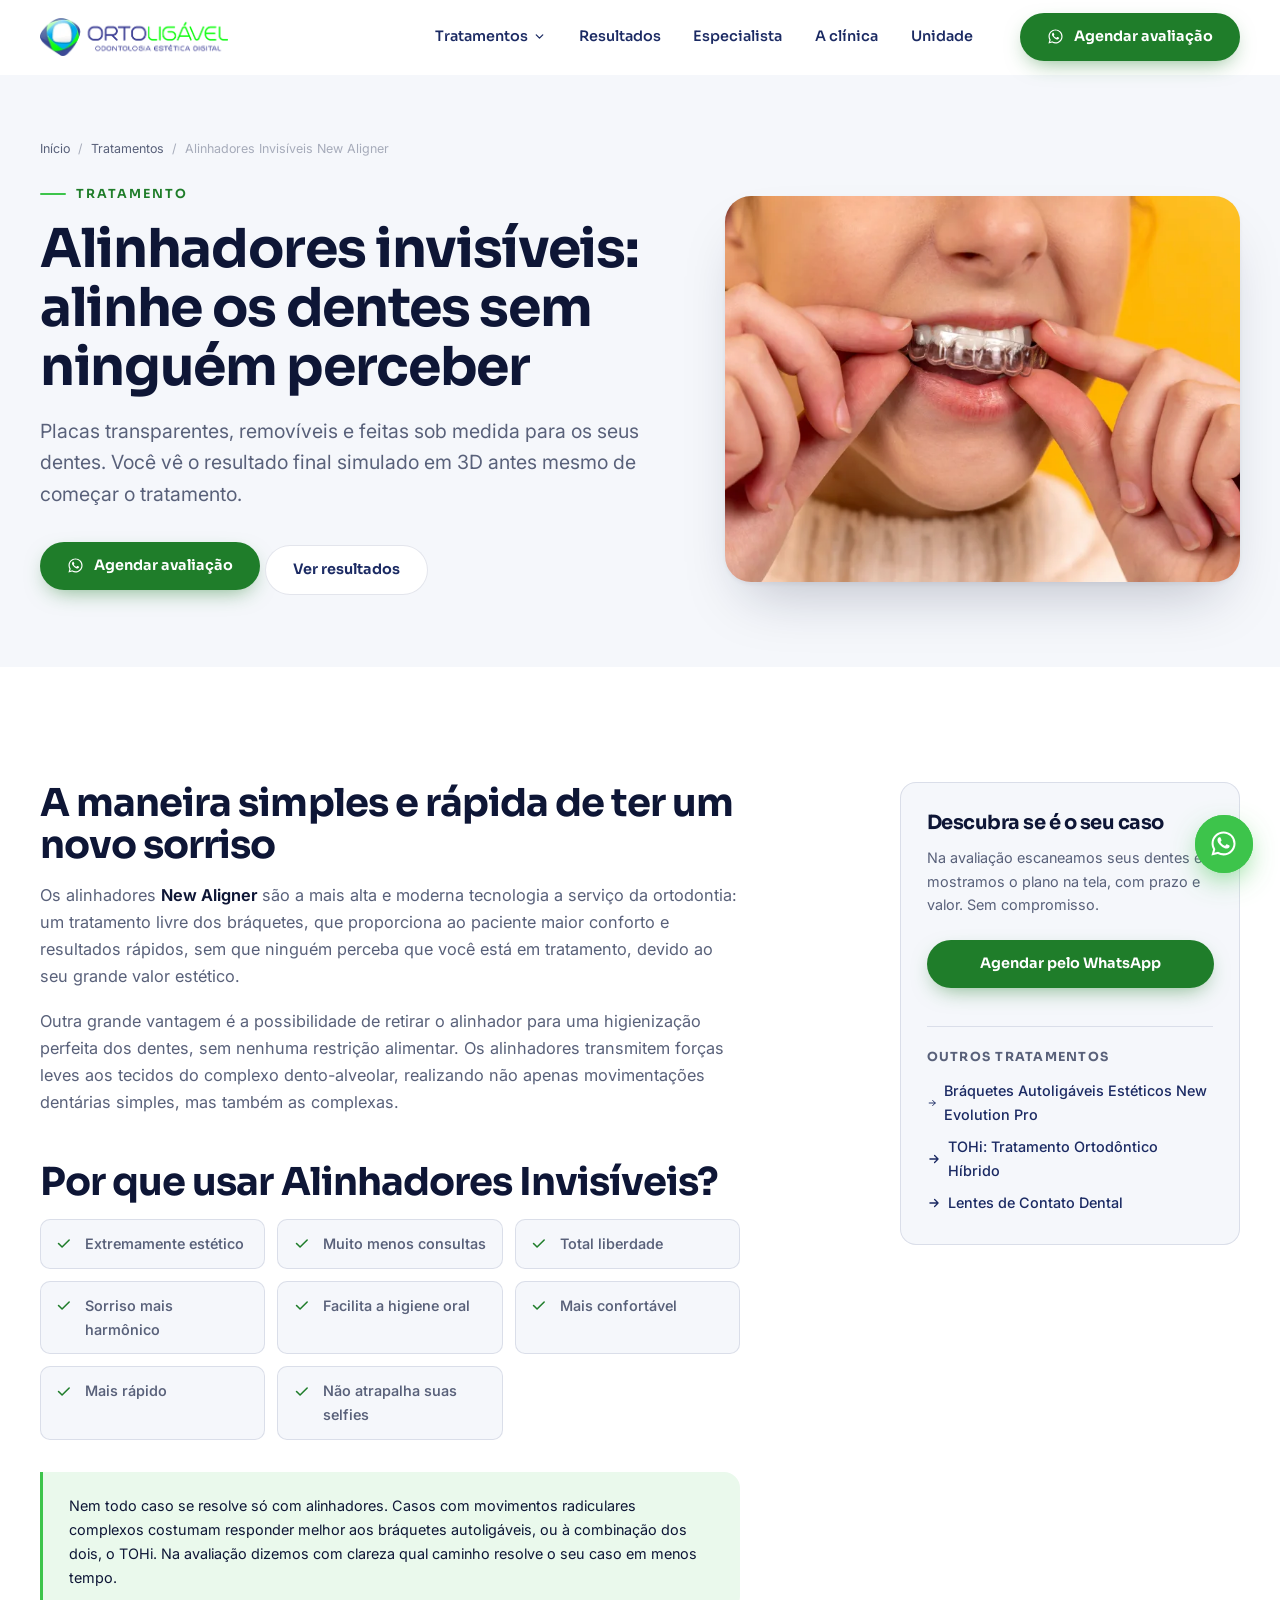
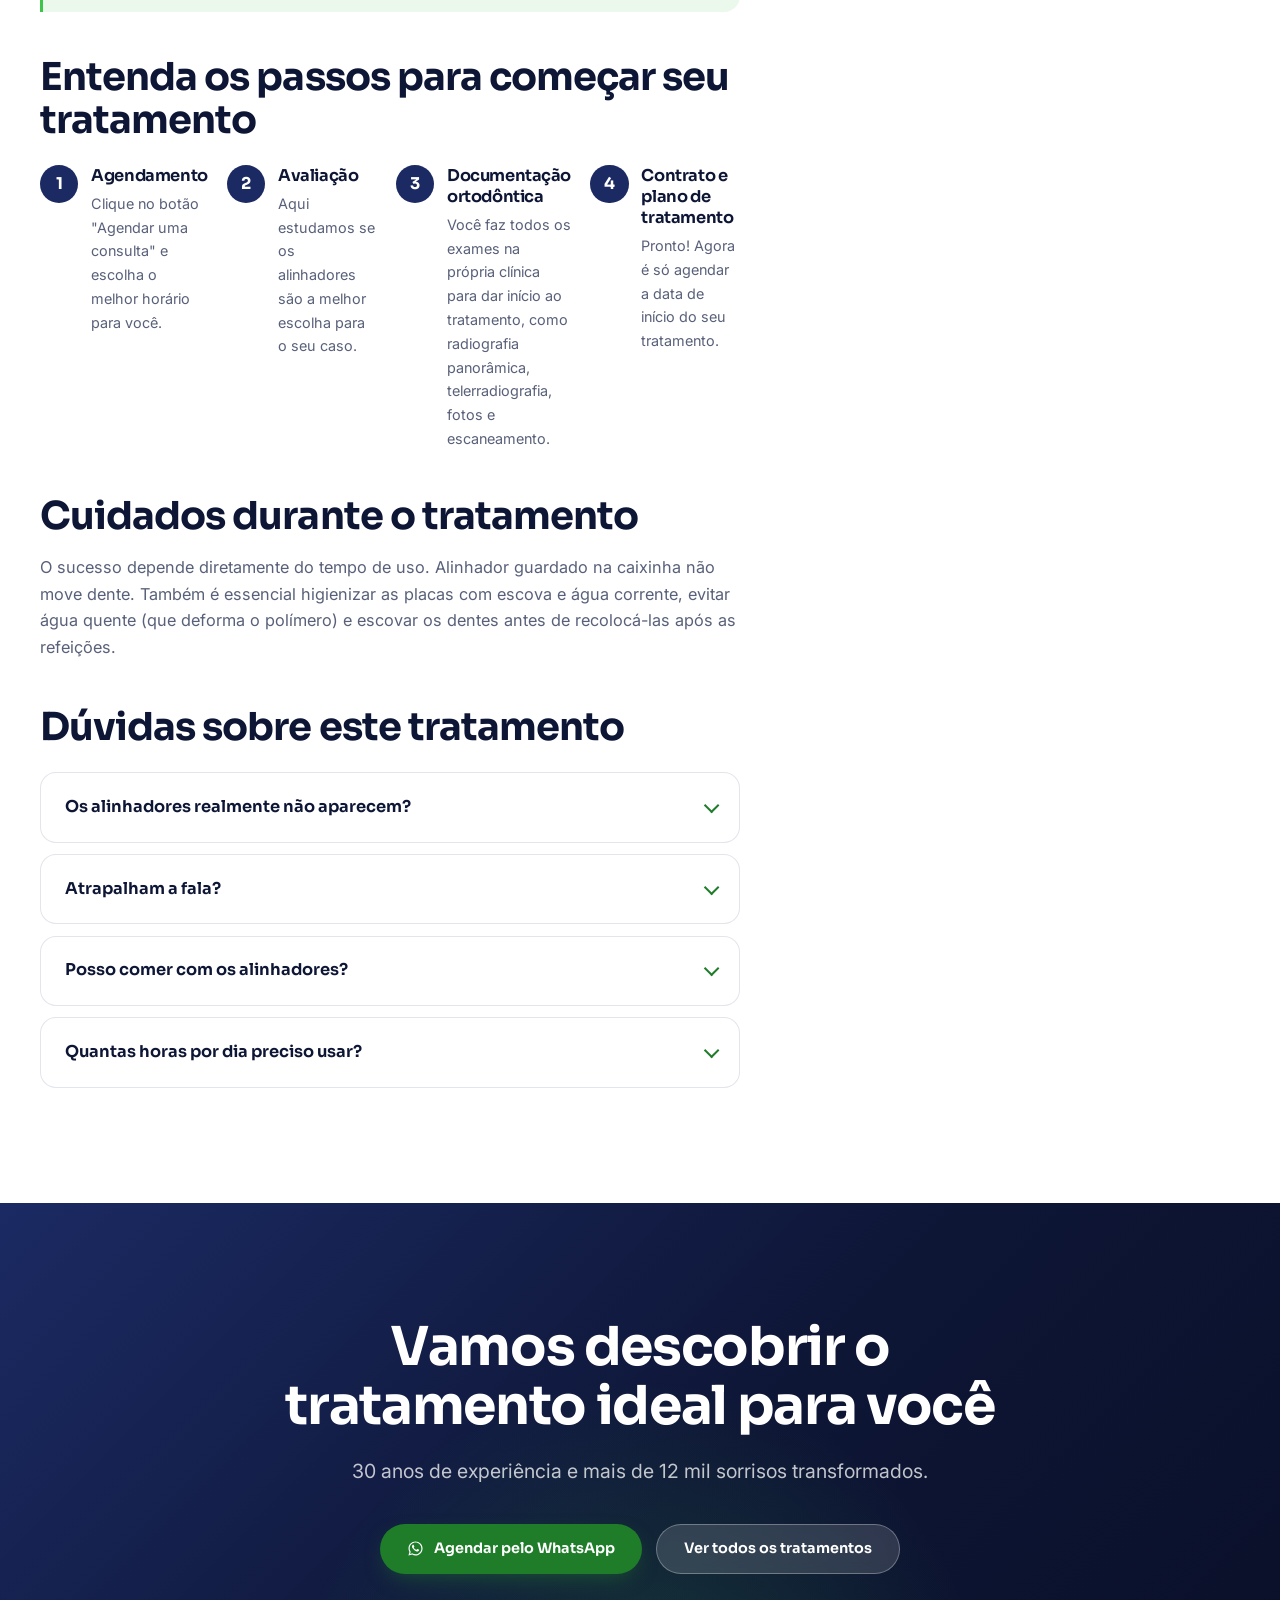
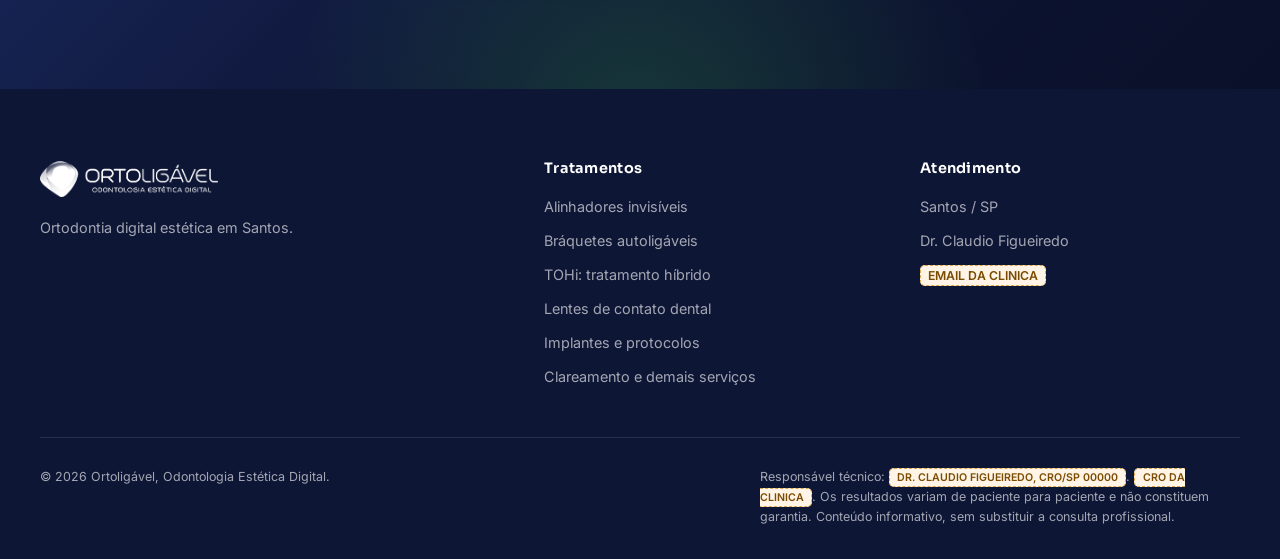
==== tratamentos/alinhadores-invisiveis.html @ 2432729f "Usa nas páginas de tratamento a mesma imagem do card correspondente da home Alinhadores e Bráquetes " ====
<!doctype html>
<html lang="pt-BR">
<head>
<meta charset="utf-8">
<meta name="viewport" content="width=device-width,initial-scale=1,viewport-fit=cover">

<title>Alinhadores Invisíveis em Santos | Ortoligável</title>
<meta name="description" content="Alinhadores invisíveis New Aligner com planejamento digital 3D. Placas transparentes e removíveis, tratamento previsível e discreto. Santos/SP.">
<link rel="canonical" href="https://www.ortoligavel.com.br/tratamentos/alinhadores-invisiveis.html">
<meta name="robots" content="index,follow,max-image-preview:large">
<meta name="theme-color" content="#1B2A63">

<meta property="og:type" content="article">
<meta property="og:locale" content="pt_BR">
<meta property="og:site_name" content="Ortoligável">
<meta property="og:title" content="Alinhadores Invisíveis em Santos | Ortoligável">
<meta property="og:description" content="Alinhadores invisíveis New Aligner com planejamento digital 3D. Placas transparentes e removíveis, tratamento previsível e discreto. Santos/SP.">
<meta property="og:url" content="https://www.ortoligavel.com.br/tratamentos/alinhadores-invisiveis.html">
<meta property="og:image" content="https://www.ortoligavel.com.br/assets/img/alinhadores-hero.jpg">
<meta name="twitter:card" content="summary_large_image">

<link rel="icon" href="../assets/img/favicon.svg" type="image/svg+xml">
<link rel="preconnect" href="https://fonts.googleapis.com">
<link rel="preconnect" href="https://fonts.gstatic.com" crossorigin>
<link rel="stylesheet" href="https://fonts.googleapis.com/css2?family=Sora:wght@400;500;600;700;750&family=Inter:wght@400;500;600&display=swap" media="print" onload="this.media='all'">
<noscript><link rel="stylesheet" href="https://fonts.googleapis.com/css2?family=Sora:wght@400;500;600;700;750&family=Inter:wght@400;500;600&display=swap"></noscript>
<link rel="stylesheet" href="../assets/css/style.min.css?v=aea43a5d">

<script type="application/ld+json">
{
  "@context": "https://schema.org",
  "@graph": [
    {
      "@type": "MedicalWebPage",
      "@id": "https://www.ortoligavel.com.br/tratamentos/alinhadores-invisiveis.html",
      "url": "https://www.ortoligavel.com.br/tratamentos/alinhadores-invisiveis.html",
      "isPartOf": { "@id": "https://www.ortoligavel.com.br/#site" },
      "publisher": { "@id": "https://www.ortoligavel.com.br/#organizacao" },
      "name": "Alinhadores Invisíveis em Santos | Ortoligável",
      "description": "Alinhadores invisíveis New Aligner com planejamento digital 3D. Placas transparentes e removíveis, tratamento previsível e discreto. Santos/SP.",
      "inLanguage": "pt-BR",
      "about": {
        "@type": "MedicalProcedure",
        "name": "Alinhadores Invisíveis New Aligner",
        "howPerformed": "Placas transparentes, removíveis e feitas sob medida para os seus dentes. Você vê o resultado final simulado em 3D antes mesmo de começar o tratamento.",
        "provider": { "@id": "https://www.ortoligavel.com.br/#organizacao" }
      },
      "breadcrumb": {
        "@type": "BreadcrumbList",
        "itemListElement": [
          {
            "@type": "ListItem",
            "position": 1,
            "name": "Início",
            "item": "https://www.ortoligavel.com.br/"
          },
          {
            "@type": "ListItem",
            "position": 2,
            "name": "Tratamentos",
            "item": "https://www.ortoligavel.com.br/#tratamentos"
          },
          {
            "@type": "ListItem",
            "position": 3,
            "name": "Alinhadores Invisíveis New Aligner"
          }
        ]
      }
    },
    {
      "@type": "FAQPage",
      "mainEntity": [
        {
          "@type": "Question",
          "name": "Os alinhadores realmente não aparecem?",
          "acceptedAnswer": {
            "@type": "Answer",
            "text": "São feitos de polímero transparente e, em uso normal, passam despercebidos na conversa e nas fotos. De perto e sob luz direta é possível notar o contorno da placa, mas o impacto estético é incomparavelmente menor que o de um aparelho fixo."
          }
        },
        {
          "@type": "Question",
          "name": "Atrapalham a fala?",
          "acceptedAnswer": {
            "@type": "Answer",
            "text": "A maioria dos pacientes relata adaptação completa em três a cinco dias."
          }
        },
        {
          "@type": "Question",
          "name": "Posso comer com os alinhadores?",
          "acceptedAnswer": {
            "@type": "Answer",
            "text": "Não. Você deve removê-los para qualquer refeição e para bebidas que não sejam água. Isso protege as placas de manchas e deformação, além de ser uma das vantagens do método, já que você continua comendo o que quiser."
          }
        },
        {
          "@type": "Question",
          "name": "Quantas horas por dia preciso usar?",
          "acceptedAnswer": {
            "@type": "Answer",
            "text": "De 20 a 22 horas. Na prática, você só tira para comer e escovar os dentes. Uso abaixo disso atrasa o tratamento e pode exigir novo planejamento."
          }
        }
      ]
    }
  ]
}
</script>
</head>
<body>

<a class="skip" href="#conteudo">Pular para o conteúdo</a>

<header class="hdr">
  <div class="wrap hdr__in">
    <a class="hdr__logo" href="../index.html" aria-label="Ortoligável, página inicial">
      <picture><source srcset="../assets/img/logo.webp" type="image/webp"><img src="../assets/img/logo.png" alt="Ortoligável Odontologia Estética Digital" width="395" height="80"></picture>
    </a>
    <nav class="nav" aria-label="Navegação principal">
      <div class="nav__drop">
        <a href="../index.html#tratamentos" aria-haspopup="true" aria-expanded="false">
          Tratamentos
          <svg width="13" height="13" viewBox="0 0 24 24" fill="none" stroke="currentColor" stroke-width="2.4" stroke-linecap="round" stroke-linejoin="round" aria-hidden="true"><path d="m6 9 6 6 6-6"/></svg>
        </a>
        <div class="nav__menu">
          <a href="alinhadores-invisiveis.html">Alinhadores invisíveis</a>
          <a href="braquetes-autoligaveis-esteticos.html">Bráquetes autoligáveis estéticos</a>
          <a href="tohi-tratamento-ortodontico-hibrido.html">TOHi: Tratamento Ortodôntico Híbrido</a>
          <a href="lentes-de-contato-dental.html">Lentes de contato dental</a>
          <a href="implantes-e-protocolos.html">Implantes e protocolos</a>
          <a href="clareamento-e-demais-servicos.html">Clareamento e saúde do sono</a>
        </div>
      </div>
      <a href="../index.html#resultados">Resultados</a>
      <a href="../index.html#especialista">Especialista</a>
      <a href="../index.html#estrutura">A clínica</a>
      <a href="../index.html#unidades">Unidade</a>
    </nav>
    <a class="btn btn--zap hdr__cta" href="../index.html#unidades" data-orto="zap-href"><svg width="17" height="17" viewBox="0 0 24 24" fill="currentColor" aria-hidden="true"><path d="M12.04 2C6.58 2 2.13 6.45 2.13 11.91c0 1.75.46 3.45 1.32 4.95L2 22l5.25-1.38a9.87 9.87 0 0 0 4.79 1.22h.01c5.46 0 9.9-4.45 9.9-9.91 0-2.65-1.03-5.14-2.9-7.01A9.82 9.82 0 0 0 12.04 2m0 1.67c2.2 0 4.27.86 5.83 2.42a8.2 8.2 0 0 1 2.41 5.83c0 4.54-3.7 8.24-8.25 8.24a8.2 8.2 0 0 1-4.19-1.15l-.3-.18-3.12.82.83-3.04-.2-.31a8.2 8.2 0 0 1-1.26-4.39c0-4.54 3.7-8.24 8.25-8.24m4.52 9.85c-.25-.12-1.47-.72-1.69-.81-.23-.08-.39-.12-.56.13-.16.24-.64.8-.78.97-.15.16-.29.18-.54.06-.25-.13-1.05-.39-1.99-1.23-.74-.66-1.23-1.47-1.38-1.72-.14-.25-.01-.38.11-.5.11-.11.25-.29.37-.44.13-.14.17-.25.25-.41.08-.17.04-.31-.02-.43-.06-.13-.56-1.34-.76-1.84-.2-.48-.41-.42-.56-.43h-.48c-.17 0-.43.06-.66.31-.22.25-.86.85-.86 2.07 0 1.22.89 2.4 1.01 2.56.12.17 1.75 2.67 4.23 3.74.59.26 1.05.41 1.41.52.59.19 1.13.16 1.56.1.47-.07 1.47-.6 1.67-1.18.21-.58.21-1.07.15-1.18-.06-.1-.22-.16-.47-.28"/></svg> Agendar avaliação</a>
    <button class="burger" aria-label="Abrir menu" aria-expanded="false" aria-controls="menu">
      <svg width="24" height="24" viewBox="0 0 24 24" fill="none" stroke="currentColor" stroke-width="2" stroke-linecap="round" aria-hidden="true"><path d="M3 6h18M3 12h18M3 18h18"/></svg>
    </button>
  </div>
</header>

<div class="menu" id="menu">
  <div class="menu__top">
    <picture><source srcset="../assets/img/logo.webp" type="image/webp"><img src="../assets/img/logo.png" alt="" width="395" height="80"></picture>
    <button class="menu__close" aria-label="Fechar menu">
      <svg width="24" height="24" viewBox="0 0 24 24" fill="none" stroke="currentColor" stroke-width="2" stroke-linecap="round" aria-hidden="true"><path d="M18 6 6 18M6 6l12 12"/></svg>
    </button>
  </div>
  <a href="../index.html#tratamentos">Tratamentos</a>
  <a href="../index.html#resultados">Resultados</a>
  <a href="../index.html#especialista">Especialista</a>
  <a href="../index.html#estrutura">A clínica</a>
  <a href="../index.html#unidades">Unidade</a>
  <a class="btn btn--zap" href="../index.html#unidades" data-orto="zap-href">Agendar avaliação</a>
</div>

<main id="conteudo">

<section class="pg-hero">
  <div class="wrap">
    <nav class="crumbs" aria-label="Você está aqui">
      <a href="../index.html">Início</a><span>/</span>
      <a href="../index.html#tratamentos">Tratamentos</a><span>/</span>
      <span aria-current="page">Alinhadores Invisíveis New Aligner</span>
    </nav>
    <div class="pg-hero__grid">
      <div>
        <p class="eyebrow">Tratamento</p>
        <h1>Alinhadores invisíveis: alinhe os dentes sem ninguém perceber</h1>
        <p class="lead">Placas transparentes, removíveis e feitas sob medida para os seus dentes. Você vê o resultado final simulado em 3D antes mesmo de começar o tratamento.</p>
        <div class="hero__acoes" style="margin-top:2rem;margin-bottom:0">
          <a class="btn btn--zap" href="../index.html#unidades" data-orto="zap-href"><svg width="17" height="17" viewBox="0 0 24 24" fill="currentColor" aria-hidden="true"><path d="M12.04 2C6.58 2 2.13 6.45 2.13 11.91c0 1.75.46 3.45 1.32 4.95L2 22l5.25-1.38a9.87 9.87 0 0 0 4.79 1.22h.01c5.46 0 9.9-4.45 9.9-9.91 0-2.65-1.03-5.14-2.9-7.01A9.82 9.82 0 0 0 12.04 2m0 1.67c2.2 0 4.27.86 5.83 2.42a8.2 8.2 0 0 1 2.41 5.83c0 4.54-3.7 8.24-8.25 8.24a8.2 8.2 0 0 1-4.19-1.15l-.3-.18-3.12.82.83-3.04-.2-.31a8.2 8.2 0 0 1-1.26-4.39c0-4.54 3.7-8.24 8.25-8.24m4.52 9.85c-.25-.12-1.47-.72-1.69-.81-.23-.08-.39-.12-.56.13-.16.24-.64.8-.78.97-.15.16-.29.18-.54.06-.25-.13-1.05-.39-1.99-1.23-.74-.66-1.23-1.47-1.38-1.72-.14-.25-.01-.38.11-.5.11-.11.25-.29.37-.44.13-.14.17-.25.25-.41.08-.17.04-.31-.02-.43-.06-.13-.56-1.34-.76-1.84-.2-.48-.41-.42-.56-.43h-.48c-.17 0-.43.06-.66.31-.22.25-.86.85-.86 2.07 0 1.22.89 2.4 1.01 2.56.12.17 1.75 2.67 4.23 3.74.59.26 1.05.41 1.41.52.59.19 1.13.16 1.56.1.47-.07 1.47-.6 1.67-1.18.21-.58.21-1.07.15-1.18-.06-.1-.22-.16-.47-.28"/></svg> Agendar avaliação</a>
          <a class="btn btn--ghost" href="../index.html#resultados">Ver resultados</a>
        </div>
      </div>
      <picture>
        <source srcset="../assets/img/alinhadores-hero.webp" type="image/webp">
        <img src="../assets/img/alinhadores-hero.jpg" alt="Paciente colocando um alinhador invisível New Aligner" width="800" height="542" fetchpriority="high" decoding="async">
      </picture>
    </div>
  </div>
</section>

<section class="sec">
  <div class="wrap pg-grid">
    <article class="prosa">
      <h2>A maneira simples e rápida de ter um novo sorriso</h2>
      <p>Os alinhadores <strong>New Aligner</strong> são a mais alta e moderna tecnologia a serviço da ortodontia: um tratamento livre dos bráquetes, que proporciona ao paciente maior conforto e resultados rápidos, sem que ninguém perceba que você está em tratamento, devido ao seu grande valor estético.</p>
      <p>Outra grande vantagem é a possibilidade de retirar o alinhador para uma higienização perfeita dos dentes, sem nenhuma restrição alimentar. Os alinhadores transmitem forças leves aos tecidos do complexo dento-alveolar, realizando não apenas movimentações dentárias simples, mas também as complexas.</p>

      <h2>Por que usar Alinhadores Invisíveis?</h2>
      <ul class="beneficios">
        <li><svg width="17" height="17" viewBox="0 0 24 24" fill="none" stroke="currentColor" stroke-width="2.2" stroke-linecap="round" stroke-linejoin="round" aria-hidden="true"><path d="m5 12 5 5L20 7"/></svg>Extremamente estético</li>
        <li><svg width="17" height="17" viewBox="0 0 24 24" fill="none" stroke="currentColor" stroke-width="2.2" stroke-linecap="round" stroke-linejoin="round" aria-hidden="true"><path d="m5 12 5 5L20 7"/></svg>Muito menos consultas</li>
        <li><svg width="17" height="17" viewBox="0 0 24 24" fill="none" stroke="currentColor" stroke-width="2.2" stroke-linecap="round" stroke-linejoin="round" aria-hidden="true"><path d="m5 12 5 5L20 7"/></svg>Total liberdade</li>
        <li><svg width="17" height="17" viewBox="0 0 24 24" fill="none" stroke="currentColor" stroke-width="2.2" stroke-linecap="round" stroke-linejoin="round" aria-hidden="true"><path d="m5 12 5 5L20 7"/></svg>Sorriso mais harmônico</li>
        <li><svg width="17" height="17" viewBox="0 0 24 24" fill="none" stroke="currentColor" stroke-width="2.2" stroke-linecap="round" stroke-linejoin="round" aria-hidden="true"><path d="m5 12 5 5L20 7"/></svg>Facilita a higiene oral</li>
        <li><svg width="17" height="17" viewBox="0 0 24 24" fill="none" stroke="currentColor" stroke-width="2.2" stroke-linecap="round" stroke-linejoin="round" aria-hidden="true"><path d="m5 12 5 5L20 7"/></svg>Mais confortável</li>
        <li><svg width="17" height="17" viewBox="0 0 24 24" fill="none" stroke="currentColor" stroke-width="2.2" stroke-linecap="round" stroke-linejoin="round" aria-hidden="true"><path d="m5 12 5 5L20 7"/></svg>Mais rápido</li>
        <li><svg width="17" height="17" viewBox="0 0 24 24" fill="none" stroke="currentColor" stroke-width="2.2" stroke-linecap="round" stroke-linejoin="round" aria-hidden="true"><path d="m5 12 5 5L20 7"/></svg>Não atrapalha suas selfies</li>
      </ul>

      <div class="destaque"><p>Nem todo caso se resolve só com alinhadores. Casos com movimentos radiculares complexos costumam responder melhor aos bráquetes autoligáveis, ou à combinação dos dois, o TOHi. Na avaliação dizemos com clareza qual caminho resolve o seu caso em menos tempo.</p></div>

      <h2>Entenda os passos para começar seu tratamento</h2>
      <div class="passos">
        <div class="passo">
          <span class="passo__num">1</span>
          <h4>Agendamento</h4>
          <p>Clique no botão "Agendar uma consulta" e escolha o melhor horário para você.</p>
        </div>
        <div class="passo">
          <span class="passo__num">2</span>
          <h4>Avaliação</h4>
          <p>Aqui estudamos se os alinhadores são a melhor escolha para o seu caso.</p>
        </div>
        <div class="passo">
          <span class="passo__num">3</span>
          <h4>Documentação ortodôntica</h4>
          <p>Você faz todos os exames na própria clínica para dar início ao tratamento, como radiografia panorâmica, telerradiografia, fotos e escaneamento.</p>
        </div>
        <div class="passo">
          <span class="passo__num">4</span>
          <h4>Contrato e plano de tratamento</h4>
          <p>Pronto! Agora é só agendar a data de início do seu tratamento.</p>
        </div>
      </div>

      <h2>Cuidados durante o tratamento</h2>
      <p>O sucesso depende diretamente do tempo de uso. Alinhador guardado na caixinha não move dente. Também é essencial higienizar as placas com escova e água corrente, evitar água quente (que deforma o polímero) e escovar os dentes antes de recolocá-las após as refeições.</p>

      <h2>Dúvidas sobre este tratamento</h2>
      <div class="faq" style="margin-top:1.5rem">
        <details>
          <summary>Os alinhadores realmente não aparecem?</summary>
          <div class="faq__corpo">São feitos de polímero transparente e, em uso normal, passam despercebidos na conversa e nas fotos. De perto e sob luz direta é possível notar o contorno da placa, mas o impacto estético é incomparavelmente menor que o de um aparelho fixo.</div>
        </details>
        <details>
          <summary>Atrapalham a fala?</summary>
          <div class="faq__corpo">A maioria dos pacientes relata adaptação completa em três a cinco dias.</div>
        </details>
        <details>
          <summary>Posso comer com os alinhadores?</summary>
          <div class="faq__corpo">Não. Você deve removê-los para qualquer refeição e para bebidas que não sejam água. Isso protege as placas de manchas e deformação, além de ser uma das vantagens do método, já que você continua comendo o que quiser.</div>
        </details>
        <details>
          <summary>Quantas horas por dia preciso usar?</summary>
          <div class="faq__corpo">De 20 a 22 horas. Na prática, você só tira para comer e escovar os dentes. Uso abaixo disso atrasa o tratamento e pode exigir novo planejamento.</div>
        </details>
      </div>
    </article>

    <aside class="lateral">
      <h3>Descubra se é o seu caso</h3>
      <p>Na avaliação escaneamos seus dentes e mostramos o plano na tela, com prazo e valor. Sem compromisso.</p>
      <a class="btn btn--zap" href="../index.html#unidades" data-orto="zap-href">Agendar pelo WhatsApp</a>

      <div class="lateral__outros">
        <h4>Outros tratamentos</h4>
        <ul>
            <li><a href="braquetes-autoligaveis-esteticos.html"><svg width="14" height="14" viewBox="0 0 24 24" fill="none" stroke="currentColor" stroke-width="2.2" stroke-linecap="round" stroke-linejoin="round" aria-hidden="true"><path d="M5 12h14M13 6l6 6-6 6"/></svg>Bráquetes Autoligáveis Estéticos New Evolution Pro</a></li>
            <li><a href="tohi-tratamento-ortodontico-hibrido.html"><svg width="14" height="14" viewBox="0 0 24 24" fill="none" stroke="currentColor" stroke-width="2.2" stroke-linecap="round" stroke-linejoin="round" aria-hidden="true"><path d="M5 12h14M13 6l6 6-6 6"/></svg>TOHi: Tratamento Ortodôntico Híbrido</a></li>
            <li><a href="lentes-de-contato-dental.html"><svg width="14" height="14" viewBox="0 0 24 24" fill="none" stroke="currentColor" stroke-width="2.2" stroke-linecap="round" stroke-linejoin="round" aria-hidden="true"><path d="M5 12h14M13 6l6 6-6 6"/></svg>Lentes de Contato Dental</a></li>
        </ul>
      </div>
    </aside>
  </div>
</section>

<section class="sec cta">
  <div class="wrap cta__in">
    <h2>Vamos descobrir o tratamento ideal para você</h2>
    <p>30 anos de experiência e mais de 12 mil sorrisos transformados.</p>
    <div class="cta__acoes">
      <a class="btn btn--zap" href="../index.html#unidades" data-orto="zap-href"><svg width="17" height="17" viewBox="0 0 24 24" fill="currentColor" aria-hidden="true"><path d="M12.04 2C6.58 2 2.13 6.45 2.13 11.91c0 1.75.46 3.45 1.32 4.95L2 22l5.25-1.38a9.87 9.87 0 0 0 4.79 1.22h.01c5.46 0 9.9-4.45 9.9-9.91 0-2.65-1.03-5.14-2.9-7.01A9.82 9.82 0 0 0 12.04 2m0 1.67c2.2 0 4.27.86 5.83 2.42a8.2 8.2 0 0 1 2.41 5.83c0 4.54-3.7 8.24-8.25 8.24a8.2 8.2 0 0 1-4.19-1.15l-.3-.18-3.12.82.83-3.04-.2-.31a8.2 8.2 0 0 1-1.26-4.39c0-4.54 3.7-8.24 8.25-8.24m4.52 9.85c-.25-.12-1.47-.72-1.69-.81-.23-.08-.39-.12-.56.13-.16.24-.64.8-.78.97-.15.16-.29.18-.54.06-.25-.13-1.05-.39-1.99-1.23-.74-.66-1.23-1.47-1.38-1.72-.14-.25-.01-.38.11-.5.11-.11.25-.29.37-.44.13-.14.17-.25.25-.41.08-.17.04-.31-.02-.43-.06-.13-.56-1.34-.76-1.84-.2-.48-.41-.42-.56-.43h-.48c-.17 0-.43.06-.66.31-.22.25-.86.85-.86 2.07 0 1.22.89 2.4 1.01 2.56.12.17 1.75 2.67 4.23 3.74.59.26 1.05.41 1.41.52.59.19 1.13.16 1.56.1.47-.07 1.47-.6 1.67-1.18.21-.58.21-1.07.15-1.18-.06-.1-.22-.16-.47-.28"/></svg> Agendar pelo WhatsApp</a>
      <a class="btn btn--light" href="../index.html#tratamentos">Ver todos os tratamentos</a>
    </div>
  </div>
</section>

</main>

<footer class="ft">
  <div class="wrap">
    <div class="ft__grid">
      <div>
        <picture><source srcset="../assets/img/logo.webp" type="image/webp"><img class="ft__logo" src="../assets/img/logo.png" alt="Ortoligável" width="395" height="80" loading="lazy"></picture>
        <p>Ortodontia digital estética em Santos.</p>
      </div>
      <div>
        <h4>Tratamentos</h4>
        <ul>
          <li><a href="alinhadores-invisiveis.html">Alinhadores invisíveis</a></li>
          <li><a href="braquetes-autoligaveis-esteticos.html">Bráquetes autoligáveis</a></li>
          <li><a href="tohi-tratamento-ortodontico-hibrido.html">TOHi: tratamento híbrido</a></li>
          <li><a href="lentes-de-contato-dental.html">Lentes de contato dental</a></li>
          <li><a href="implantes-e-protocolos.html">Implantes e protocolos</a></li>
          <li><a href="clareamento-e-demais-servicos.html">Clareamento e demais serviços</a></li>
        </ul>
      </div>
      <div>
        <h4>Atendimento</h4>
        <ul>
          <li><a href="../index.html#unidades">Santos / SP</a></li>
          <li><a href="../index.html#especialista">Dr. Claudio Figueiredo</a></li>
          <li><span data-orto="email">E-mail</span></li>
        </ul>
      </div>
    </div>
    <div class="ft__base">
      <p>© <span id="ano">2026</span> Ortoligável, Odontologia Estética Digital.</p>
      <p class="ft__legal">
        Responsável técnico: <span data-orto="responsavelTecnico">a definir</span>.
        <span data-orto="cro">CRO</span>.
        Os resultados variam de paciente para paciente e não constituem garantia.
        Conteúdo informativo, sem substituir a consulta profissional.
      </p>
    </div>
  </div>
</footer>

<a class="zap" href="../index.html#unidades" data-orto="zap-href" aria-label="Falar com a Ortoligável pelo WhatsApp">
  <svg width="29" height="29" viewBox="0 0 24 24" fill="currentColor" aria-hidden="true"><path d="M12.04 2C6.58 2 2.13 6.45 2.13 11.91c0 1.75.46 3.45 1.32 4.95L2 22l5.25-1.38a9.87 9.87 0 0 0 4.79 1.22h.01c5.46 0 9.9-4.45 9.9-9.91 0-2.65-1.03-5.14-2.9-7.01A9.82 9.82 0 0 0 12.04 2m0 1.67c2.2 0 4.27.86 5.83 2.42a8.2 8.2 0 0 1 2.41 5.83c0 4.54-3.7 8.24-8.25 8.24a8.2 8.2 0 0 1-4.19-1.15l-.3-.18-3.12.82.83-3.04-.2-.31a8.2 8.2 0 0 1-1.26-4.39c0-4.54 3.7-8.24 8.25-8.24m4.52 9.85c-.25-.12-1.47-.72-1.69-.81-.23-.08-.39-.12-.56.13-.16.24-.64.8-.78.97-.15.16-.29.18-.54.06-.25-.13-1.05-.39-1.99-1.23-.74-.66-1.23-1.47-1.38-1.72-.14-.25-.01-.38.11-.5.11-.11.25-.29.37-.44.13-.14.17-.25.25-.41.08-.17.04-.31-.02-.43-.06-.13-.56-1.34-.76-1.84-.2-.48-.41-.42-.56-.43h-.48c-.17 0-.43.06-.66.31-.22.25-.86.85-.86 2.07 0 1.22.89 2.4 1.01 2.56.12.17 1.75 2.67 4.23 3.74.59.26 1.05.41 1.41.52.59.19 1.13.16 1.56.1.47-.07 1.47-.6 1.67-1.18.21-.58.21-1.07.15-1.18-.06-.1-.22-.16-.47-.28"/></svg>
</a>

<script src="../assets/js/config.js?v=1c9a0a19"></script>
<script src="../assets/js/main.js?v=628312ae" defer></script>
</body>
</html>
---- assets/css/style.min.css ----
:root{--marinho:#1B2A63;--marinho-900:#0E1636;--marinho-700:#25367A;--verde:#3DC44B;--verde-600:#2FA93C;--verde-txt:#1F7D2A;--verde-claro:#EAF9EC;--gelo:#F5F7FB;--gelo-200:#E6EAF3;--branco:#fff;--tinta:#141A2E;--tinta-suave:#59617A;--linha:rgba(27,42,99,.12);--display:"Sora",system-ui,-apple-system,"Segoe UI",sans-serif;--corpo:"Inter",system-ui,-apple-system,"Segoe UI",sans-serif;--t-xs:.78rem;--t-sm:.9rem;--t-base:1.02rem;--t-lg:clamp(1.1rem,1.6vw,1.22rem);--t-xl:clamp(1.35rem,2.4vw,1.7rem);--t-2xl:clamp(1.75rem,3.6vw,2.4rem);--t-3xl:clamp(2.1rem,5vw,3.35rem);--t-4xl:clamp(2.5rem,6.2vw,4.15rem);--gut:clamp(1.15rem,4vw,2rem);--sec:clamp(4rem,9vw,7.5rem);--max:1200px;--r-sm:10px;--r:16px;--r-lg:26px;--r-full:999px;--sombra:0 1px 2px rgba(14,22,54,.05),0 12px 32px -12px rgba(14,22,54,.14);--sombra-lg:0 2px 4px rgba(14,22,54,.05),0 30px 60px -22px rgba(14,22,54,.26);--ease:cubic-bezier(.22,.68,.35,1)}*,*::before,*::after{box-sizing:border-box}html{-webkit-text-size-adjust:100%}body,h1,h2,h3,h4,p,figure,blockquote,ul,ol,dl,dd{margin:0}ul[class],ol[class]{list-style:none;padding:0}html:focus-within{scroll-behavior:smooth}body{font-family:var(--corpo);font-size:var(--t-base);line-height:1.65;color:var(--tinta);background:var(--branco);-webkit-font-smoothing:antialiased;text-rendering:optimizeLegibility;overflow-x:hidden}img,picture,svg{max-width:100%;display:block}input,button,textarea,select{font:inherit;color:inherit}a{color:inherit;text-decoration:none}button{background:none;border:0;cursor:pointer}:focus-visible{outline:3px solid var(--verde);outline-offset:3px;border-radius:4px}@media (prefers-reduced-motion:reduce){html:focus-within{scroll-behavior:auto}*,*::before,*::after{animation-duration:.01ms!important;animation-iteration-count:1!important;transition-duration:.01ms!important;scroll-behavior:auto!important}}.wrap{width:min(100% - var(--gut)*2,var(--max));margin-inline:auto}.sr{position:absolute;width:1px;height:1px;padding:0;margin:-1px;overflow:hidden;clip:rect(0 0 0 0);white-space:nowrap;border:0}.skip{position:absolute;left:var(--gut);top:-100px;z-index:200;background:var(--marinho);color:#fff;padding:.8rem 1.3rem;border-radius:var(--r-sm);transition:top .2s}.skip:focus{top:.7rem}.eyebrow{font-family:var(--display);font-size:var(--t-xs);font-weight:650;letter-spacing:.16em;text-transform:uppercase;color:var(--verde-txt);display:flex;align-items:center;gap:.6rem;margin-bottom:1rem}.eyebrow::before{content:"";width:26px;height:2px;background:var(--verde);border-radius:2px;flex:none}.eyebrow.center{justify-content:center}h1,h2,h3,h4{font-family:var(--display);line-height:1.1;letter-spacing:-.025em;font-weight:700;color:var(--marinho-900)}h2{font-size:var(--t-3xl)}h3{font-size:var(--t-xl)}.lead{font-size:var(--t-lg);color:var(--tinta-suave);line-height:1.6}.hl{color:var(--verde-txt)}.sec{padding-block:var(--sec)}.sec--gelo{background:var(--gelo)}.sec-head{max-width:62ch;margin-bottom:clamp(2.5rem,5vw,3.75rem)}.sec-head.center{margin-inline:auto;text-align:center}.sec-head p{margin-top:1.1rem}.btn{display:inline-flex;align-items:center;justify-content:center;gap:.6rem;font-family:var(--display);font-weight:650;font-size:var(--t-sm);padding:.95rem 1.7rem;border-radius:var(--r-full);transition:transform .25s var(--ease),box-shadow .25s var(--ease),background .25s;will-change:transform;text-align:center;line-height:1.2}.btn svg{flex:none}.btn:hover{transform:translateY(-2px)}.btn--zap{background:var(--verde-txt);color:#fff;box-shadow:0 8px 22px -8px rgba(31,125,42,.6)}.btn--zap:hover{background:#19691F;box-shadow:0 14px 30px -10px rgba(31,125,42,.75)}.btn--marinho{background:var(--marinho);color:#fff;box-shadow:0 8px 22px -10px rgba(27,42,99,.7)}.btn--marinho:hover{background:var(--marinho-700)}.btn--ghost{border:1.5px solid var(--linha);color:var(--marinho);background:#fff}.btn--ghost:hover{border-color:var(--marinho);background:var(--gelo)}.btn--light{background:rgba(255,255,255,.14);color:#fff;border:1.5px solid rgba(255,255,255,.3);backdrop-filter:blur(6px)}.btn--light:hover{background:rgba(255,255,255,.24)}.btn--bloco{width:100%}.hdr{position:sticky;top:0;z-index:100;background:rgba(255,255,255,.82);backdrop-filter:blur(14px);border-bottom:1px solid transparent;transition:border-color .3s,box-shadow .3s}.hdr.is-stuck{border-bottom-color:var(--linha);box-shadow:0 6px 24px -18px rgba(14,22,54,.5)}.hdr__in{display:flex;align-items:center;gap:1.5rem;min-height:74px}.hdr__logo img{height:38px;width:auto}.nav{display:flex;align-items:center;gap:.35rem;margin-left:auto}.nav>a{font-family:var(--display);font-size:var(--t-sm);font-weight:550;color:var(--marinho);padding:.55rem .85rem;border-radius:var(--r-full);transition:background .2s,color .2s}.nav>a:hover{background:var(--gelo);color:var(--marinho-900)}.hdr__cta{margin-left:.6rem}.nav__drop{position:relative}.nav__drop>a{font-family:var(--display);font-size:var(--t-sm);font-weight:550;color:var(--marinho);padding:.55rem .85rem;border-radius:var(--r-full);transition:background .2s,color .2s;display:inline-flex;align-items:center;gap:.3rem}.nav__drop>a:hover{background:var(--gelo);color:var(--marinho-900)}.nav__drop>a svg{transition:transform .25s var(--ease)}.nav__drop:hover>a svg,.nav__drop:focus-within>a svg{transform:rotate(180deg)}.nav__menu{position:absolute;top:calc(100% + .6rem);left:0;z-index:50;min-width:280px;background:#fff;border:1px solid var(--linha);border-radius:var(--r);box-shadow:var(--sombra-lg);padding:.5rem;opacity:0;visibility:hidden;transform:translateY(-6px);transition:opacity .2s var(--ease),transform .2s var(--ease),visibility .2s}.nav__drop::after{content:"";position:absolute;left:0;right:0;top:100%;height:.6rem}.nav__drop:hover>.nav__menu,.nav__drop:focus-within>.nav__menu{opacity:1;visibility:visible;transform:translateY(0)}.nav__menu a{display:block;font-family:var(--corpo);font-size:var(--t-sm);font-weight:500;color:var(--marinho-900);padding:.65rem .8rem;border-radius:var(--r-sm);transition:background .15s,color .15s}.nav__menu a:hover{background:var(--verde-claro);color:var(--verde-txt)}.burger{display:none;margin-left:auto;width:44px;height:44px;border-radius:12px;align-items:center;justify-content:center;color:var(--marinho)}.burger:hover{background:var(--gelo)}@media (max-width:1000px){.nav,.hdr__cta{display:none}.burger{display:flex}}.menu{position:fixed;inset:0;z-index:150;background:var(--marinho-900);display:grid;align-content:start;gap:.2rem;padding:1.3rem var(--gut) 2.5rem;transform:translateY(-100%);transition:transform .45s var(--ease);overflow-y:auto}.menu.is-open{transform:translateY(0)}.menu__top{display:flex;align-items:center;justify-content:space-between;min-height:74px;margin-bottom:1.5rem}.menu__top img{height:36px;filter:brightness(0) invert(1)}.menu__close{width:44px;height:44px;border-radius:12px;color:#fff;display:flex;align-items:center;justify-content:center}.menu__close:hover{background:rgba(255,255,255,.1)}.menu a:not(.btn){font-family:var(--display);font-size:1.4rem;font-weight:600;color:#fff;padding:.85rem 0;border-bottom:1px solid rgba(255,255,255,.1)}.menu .btn{margin-top:1.8rem}.hero{position:relative;min-height:clamp(540px,78svh,760px);display:flex;align-items:center;background:var(--marinho-900);overflow:hidden;isolation:isolate}.hero__fundo{position:absolute;inset:0;z-index:0;display:block}.hero__fundo img{width:100%;height:100%;object-fit:cover;object-position:72% 12%;display:block}.hero::after{content:"";position:absolute;inset:0;z-index:1;pointer-events:none;background:linear-gradient(100deg,rgba(14,22,54,.94) 0%,rgba(14,22,54,.86) 26%,rgba(14,22,54,.52) 46%,rgba(14,22,54,.12) 62%,rgba(14,22,54,0) 74%)}.hero__figura{display:none}.hero__in{position:relative;z-index:2;width:min(100% - var(--gut)*2,var(--max))}.hero__txt{max-width:37rem;padding-block:clamp(2.5rem,5vw,3.5rem)}.hero h1{font-size:clamp(1.95rem,3.7vw,2.95rem);color:#fff;line-height:1.1;margin-bottom:1.15rem;text-wrap:balance}.hero h1 em{font-style:normal;color:var(--verde)}.hero__sub{font-size:var(--t-lg);color:rgba(255,255,255,.8);max-width:44ch;margin-bottom:2rem}.hero__prova{display:flex;gap:clamp(1.2rem,3vw,2.8rem);flex-wrap:wrap}.hero__prova div{display:grid;gap:.2rem}.hero__prova b{font-family:var(--display);font-size:clamp(1.5rem,3vw,2rem);font-weight:750;color:#fff;line-height:1}.hero__prova span{font-size:var(--t-xs);color:rgba(255,255,255,.66);line-height:1.35;max-width:15ch}@media (max-width:760px){.hero{min-height:auto;display:block;align-items:unset;background:var(--marinho-900)}.hero__fundo{display:none}.hero::after{display:none}.hero__figura{display:block;position:static;transform:none;width:100%;height:auto;max-height:56svh;object-fit:cover;object-position:50% 12%;margin:0 0 -6rem;-webkit-mask-image:linear-gradient(to bottom,#000 55%,transparent 100%);mask-image:linear-gradient(to bottom,#000 55%,transparent 100%)}.hero__in{width:100%}.hero__txt{max-width:none;padding:clamp(1.6rem,6vw,2.2rem) var(--gut) clamp(2rem,7vw,2.6rem)}.hero h1{font-size:clamp(1.7rem,7vw,2.15rem);margin-bottom:1rem}.hero__sub{font-size:var(--t-sm);max-width:none;margin-bottom:1.8rem}.hero__prova{gap:1.2rem 1.8rem}.hero__prova b{font-size:1.35rem}}.trats{display:grid;grid-template-columns:repeat(auto-fit,minmax(310px,1fr));gap:1.2rem}.trat{display:flex;flex-direction:column;background:#fff;border:1px solid var(--linha);border-radius:var(--r);position:relative;padding:1.9rem 1.7rem 1.7rem;transition:transform .3s var(--ease),box-shadow .3s var(--ease),border-color .3s;overflow:hidden}.trat--com-capa{padding:0}.trat::after{content:"";position:absolute;inset:0 auto auto 0;width:100%;height:3px;z-index:2;background:linear-gradient(90deg,var(--verde),var(--marinho));transform:scaleX(0);transform-origin:left;transition:transform .45s var(--ease)}.trat:hover{transform:translateY(-5px);box-shadow:var(--sombra-lg);border-color:transparent}.trat:hover::after{transform:scaleX(1)}.trat__capa{position:relative;aspect-ratio:4/3;overflow:hidden;background:var(--marinho-900)}.trat__capa img{width:100%;height:100%;object-fit:cover;display:block;transition:transform .5s var(--ease)}.trat:hover .trat__capa img{transform:scale(1.05)}.trat__corpo{padding:1.5rem 1.7rem 1.7rem;display:flex;flex-direction:column;flex:1}.trat__ico{width:50px;height:50px;border-radius:14px;background:var(--verde-claro);color:var(--verde-txt);display:grid;place-items:center;margin-bottom:1.2rem;flex:none}.trat h3{margin-bottom:.65rem}.trat h3 a{transition:color .2s}.trat h3 a:hover{color:var(--verde-txt)}.trat p{color:var(--tinta-suave);font-size:var(--t-sm);margin-bottom:1.4rem;flex:1}.trat__link{font-family:var(--display);font-weight:650;font-size:var(--t-sm);color:var(--marinho);display:inline-flex;align-items:center;gap:.4rem;transition:gap .25s,color .25s}.trat:hover .trat__link{gap:.75rem;color:var(--verde-txt)}.trat__tag{position:absolute;top:1.3rem;right:1.3rem;z-index:3;font-size:.66rem;font-weight:700;letter-spacing:.08em;text-transform:uppercase;background:var(--marinho);color:#fff;padding:.3rem .6rem;border-radius:var(--r-full)}.casos__top{display:flex;align-items:end;justify-content:space-between;gap:2rem;flex-wrap:wrap;margin-bottom:2.5rem}.casos__nav{display:flex;gap:.5rem}.casos__nav button{width:46px;height:46px;border-radius:50%;border:1.5px solid var(--linha);color:var(--marinho);display:grid;place-items:center;background:#fff;transition:background .2s,border-color .2s,transform .2s}.casos__nav button:hover:not(:disabled){background:var(--marinho);color:#fff;border-color:var(--marinho)}.casos__nav button:disabled{opacity:.35;cursor:not-allowed}.trilho{display:flex;gap:1.2rem;overflow-x:auto;scroll-snap-type:x mandatory;padding-bottom:1.2rem;margin-inline:calc(var(--gut) * -1);padding-inline:var(--gut);scrollbar-width:none;-ms-overflow-style:none}.trilho::-webkit-scrollbar{display:none}.trilho{align-items:stretch}.trilho>*{scroll-snap-align:start;flex:none}.cmp{width:min(330px,80vw);border-radius:var(--r);overflow:hidden;background:#fff;box-shadow:var(--sombra);border:1px solid var(--linha)}.cmp__vis{position:relative;aspect-ratio:436/558;overflow:hidden;background:var(--gelo-200)}.cmp__vis picture{display:block;width:100%;height:100%}.cmp__vis img{width:100%;height:100%;object-fit:cover;display:block}.cmp__meta{padding:1.1rem 1.3rem;display:flex;align-items:center;justify-content:space-between;gap:1rem;border-top:1px solid var(--linha)}.cmp__meta b{font-family:var(--display);font-size:var(--t-sm);color:var(--marinho-900);font-weight:650}.cmp__meta span{font-size:var(--t-xs);color:var(--tinta-suave)}.cmp__badge{font-size:.68rem;font-weight:700;color:var(--verde-txt);background:var(--verde-claro);padding:.28rem .6rem;border-radius:var(--r-full);white-space:nowrap}.casos__aviso{margin-top:2rem;font-size:var(--t-xs);color:var(--tinta-suave);max-width:70ch;padding-left:1rem;border-left:2px solid var(--gelo-200)}.autoridade{background:var(--marinho-900);color:#fff;position:relative;overflow:hidden}.autoridade::before{content:"";position:absolute;width:640px;height:640px;border-radius:50%;background:radial-gradient(circle,rgba(61,196,75,.22),transparent 68%);top:-260px;right:-180px;pointer-events:none}.autoridade h2,.autoridade h3{color:#fff}.autoridade .lead{color:rgba(255,255,255,.72)}.autoridade .eyebrow{color:var(--verde)}.autoridade .lista li{color:rgba(255,255,255,.72)}.autoridade .lista b{color:#fff}.aut__grid{display:grid;grid-template-columns:.85fr 1.15fr;gap:clamp(2rem,5vw,4.5rem);align-items:center;position:relative;z-index:1}.aut__foto{position:relative}.aut__foto picture{display:block;width:100%;aspect-ratio:4/4.4;overflow:hidden;border-radius:var(--r-lg);background:linear-gradient(180deg,rgba(61,196,75,.12),rgba(27,42,99,.35))}.aut__foto img{width:100%;height:100%;object-fit:cover;object-position:50% 4%}.aut__assinatura{position:absolute;bottom:1.4rem;left:1.4rem;right:1.4rem;background:rgba(14,22,54,.72);backdrop-filter:blur(10px);border:1px solid rgba(255,255,255,.14);border-radius:var(--r);padding:1rem 1.2rem}.aut__assinatura b{display:block;font-family:var(--display);font-size:var(--t-sm);font-weight:700}.aut__assinatura span{font-size:var(--t-xs);color:rgba(255,255,255,.65)}.aut__creds{display:grid;grid-template-columns:repeat(auto-fit,minmax(190px,1fr));gap:1rem;margin:2rem 0 2.4rem}.aut__cred{background:rgba(255,255,255,.055);border:1px solid rgba(255,255,255,.12);border-radius:var(--r);padding:1.15rem 1.2rem}.aut__cred b{display:block;font-family:var(--display);font-size:1.45rem;font-weight:750;color:var(--verde);line-height:1;margin-bottom:.4rem}.aut__cred span{font-size:var(--t-xs);color:rgba(255,255,255,.72);line-height:1.45;display:block}.aut__carrossel{margin-top:clamp(3rem,6vw,4.5rem);position:relative;z-index:1}.aut__carrossel .trilho{padding-bottom:1.5rem}.marco{width:min(290px,78vw);background:rgba(255,255,255,.055);border:1px solid rgba(255,255,255,.12);border-radius:var(--r);overflow:hidden;display:flex;flex-direction:column}.marco picture{display:block;width:100%;aspect-ratio:16/10;overflow:hidden;background:rgba(255,255,255,.05)}.marco img{width:100%;height:100%;object-fit:cover;object-position:50% 15%;display:block}.marco__txt{padding:1.1rem 1.25rem 1.3rem}.marco__ano{font-family:var(--display);font-size:var(--t-xs);font-weight:700;letter-spacing:.12em;color:var(--verde);display:block;margin-bottom:.35rem}.marco__txt b{display:block;font-family:var(--display);font-size:var(--t-sm);font-weight:650;color:#fff;margin-bottom:.3rem;line-height:1.3}.marco__txt p{font-size:var(--t-xs);color:rgba(255,255,255,.62);line-height:1.5}.aut__carrossel .casos__nav button{background:rgba(255,255,255,.07);border-color:rgba(255,255,255,.18);color:#fff}.aut__carrossel .casos__nav button:hover:not(:disabled){background:var(--verde);border-color:var(--verde)}@media (max-width:900px){.aut__grid{grid-template-columns:1fr}.aut__foto{max-width:420px}}.estrutura__grid{display:grid;grid-template-columns:1fr 1fr;gap:clamp(2rem,5vw,4rem);align-items:center}.estrutura__fotos{display:grid;gap:1rem}.estrutura__fotos picture:first-child{display:block;width:100%;aspect-ratio:16/11;overflow:hidden;border-radius:var(--r);box-shadow:var(--sombra)}.estrutura__fotos picture:first-child img{width:100%;height:100%;object-fit:cover}.estrutura__fotos picture:last-child img{width:100%;height:auto}.lista{display:grid;gap:1.1rem;margin-top:2rem;list-style:none;padding:0}.lista li{display:flex;gap:.9rem;align-items:flex-start;font-size:var(--t-sm);color:var(--tinta-suave)}.lista svg{flex:none;color:var(--verde-txt);margin-top:.15rem}.lista b{color:var(--marinho-900);font-weight:650}@media (max-width:860px){.estrutura__grid{grid-template-columns:1fr}}.unidades{display:grid;grid-template-columns:repeat(auto-fit,minmax(330px,1fr));gap:1.4rem}.uni{background:#fff;border:1px solid var(--linha);border-radius:var(--r);display:flex;flex-direction:column;overflow:hidden;transition:box-shadow .3s var(--ease),transform .3s var(--ease)}.uni:hover{box-shadow:var(--sombra-lg);transform:translateY(-4px)}.uni__mapa{position:relative;aspect-ratio:16/9;background:var(--gelo-200);border-bottom:1px solid var(--linha)}.uni__mapa iframe{width:100%;height:100%;border:0;display:block}.uni__corpo{padding:1.8rem;display:flex;flex-direction:column;flex:1}.uni__cidade{display:flex;align-items:center;gap:.7rem;margin-bottom:1.3rem}.uni__cidade h3{font-size:var(--t-xl)}.uni__uf{font-family:var(--display);font-size:.7rem;font-weight:700;letter-spacing:.08em;background:var(--marinho);color:#fff;padding:.25rem .55rem;border-radius:6px}.uni__dados{display:grid;gap:.9rem;margin-bottom:1.8rem;flex:1}.uni__dado{display:flex;gap:.8rem;align-items:flex-start;font-size:var(--t-sm);color:var(--tinta-suave)}.uni__dado svg{flex:none;color:var(--verde-txt);margin-top:.2rem}.uni__acoes{display:grid;gap:.6rem}.faq details ul{list-style:none;padding:0}.uni__acoes .btn{width:100%}.faq{max-width:820px;margin-inline:auto;display:grid;gap:.7rem}.faq details{background:#fff;border:1px solid var(--linha);border-radius:var(--r);overflow:hidden;transition:border-color .25s,box-shadow .25s}.faq details[open]{border-color:rgba(61,196,75,.45);box-shadow:var(--sombra)}.faq summary{cursor:pointer;list-style:none;padding:1.3rem 1.5rem;font-family:var(--display);font-weight:650;font-size:var(--t-base);color:var(--marinho-900);display:flex;align-items:center;justify-content:space-between;gap:1.5rem}.faq summary::-webkit-details-marker{display:none}.faq summary::after{content:"";flex:none;width:11px;height:11px;border-right:2.5px solid var(--verde-txt);border-bottom:2.5px solid var(--verde-txt);transform:rotate(45deg) translateY(-3px);transition:transform .3s var(--ease)}.faq details[open] summary::after{transform:rotate(225deg) translateY(-3px)}.faq__corpo{padding:0 1.5rem 1.4rem;color:var(--tinta-suave);font-size:var(--t-sm);max-width:68ch}.cta{background:linear-gradient(135deg,var(--marinho) 0%,var(--marinho-900) 55%,#0A1029 100%);color:#fff;text-align:center;position:relative;overflow:hidden}.cta::before{content:"";position:absolute;width:760px;height:760px;border-radius:50%;background:radial-gradient(circle,rgba(61,196,75,.2),transparent 65%);bottom:-420px;left:50%;transform:translateX(-50%);pointer-events:none}.cta__in{position:relative;z-index:1;max-width:760px;margin-inline:auto}.cta h2{color:#fff;margin-bottom:1.2rem}.cta p{color:rgba(255,255,255,.75);font-size:var(--t-lg);margin-bottom:2.3rem}.cta__acoes{display:flex;gap:.9rem;justify-content:center;flex-wrap:wrap}.ft{background:var(--marinho-900);color:rgba(255,255,255,.62);padding-block:clamp(3rem,6vw,4.5rem) 2rem;font-size:var(--t-sm)}.ft__grid{display:grid;grid-template-columns:1.4fr 1fr 1fr;gap:clamp(2rem,5vw,3.5rem);margin-bottom:3rem}.ft__logo{height:36px;width:auto;filter:brightness(0) invert(1);margin-bottom:1.2rem}.ft h4{color:#fff;font-size:var(--t-sm);margin-bottom:1.1rem;font-weight:650;letter-spacing:.02em}.ft ul{display:grid;gap:.65rem;list-style:none;padding:0;margin:0}.ft a:hover{color:var(--verde)}.ft__social{display:flex;gap:.7rem;margin-top:1.4rem}.ft__social a{width:40px;height:40px;border-radius:50%;background:rgba(255,255,255,.08);display:grid;place-items:center;color:#fff;transition:background .25s}.ft__social a:hover{background:var(--verde)}.ft__base{border-top:1px solid rgba(255,255,255,.1);padding-top:1.8rem;display:flex;justify-content:space-between;gap:1.5rem;flex-wrap:wrap;font-size:var(--t-xs)}.ft__legal{max-width:60ch;line-height:1.6}@media (max-width:760px){.ft__grid{grid-template-columns:1fr}}.zap{position:fixed;right:clamp(1rem,3vw,1.7rem);bottom:clamp(1rem,3vw,1.7rem);z-index:90;width:58px;height:58px;border-radius:50%;background:var(--verde);color:#fff;display:grid;place-items:center;box-shadow:0 10px 30px -8px rgba(61,196,75,.8);transition:transform .3s var(--ease),opacity .3s}.zap:hover{transform:scale(1.08)}.zap::after{content:"";position:absolute;inset:0;border-radius:50%;border:2px solid var(--verde);animation:pulso 2.6s ease-out infinite}@keyframes pulso{0%{transform:scale(1);opacity:.7}100%{transform:scale(1.6);opacity:0}}@media (prefers-reduced-motion:reduce){.zap::after{animation:none}}@media (max-width:480px){.zap{width:50px;height:50px}}.rev{opacity:0;transform:translateY(22px);transition:opacity .7s var(--ease),transform .7s var(--ease)}.rev.is-in{opacity:1;transform:none}@media (prefers-reduced-motion:reduce){.rev{opacity:1;transform:none}}.pg-hero{background:var(--gelo);padding-block:clamp(2.5rem,5vw,4rem) clamp(3rem,6vw,4.5rem)}.pg-hero__grid{display:grid;grid-template-columns:1.1fr .9fr;gap:clamp(2rem,5vw,3.5rem);align-items:center}.pg-hero h1{font-size:var(--t-3xl);margin-bottom:1.2rem}.pg-hero picture{display:block;width:100%;aspect-ratio:4/3;overflow:hidden;border-radius:var(--r-lg);box-shadow:var(--sombra-lg);background:var(--gelo-200)}.pg-hero img{width:100%;height:100%;object-fit:cover;object-position:50% 22%}@media (max-width:860px){.pg-hero__grid{grid-template-columns:1fr}.pg-hero img{order:-1}}.crumbs{font-size:var(--t-xs);color:var(--tinta-suave);margin-bottom:1.5rem;display:flex;gap:.5rem;flex-wrap:wrap;align-items:center}.crumbs a:hover{color:var(--verde-txt)}.crumbs span{opacity:.5}.prosa{max-width:70ch}.prosa h2{font-size:var(--t-2xl);margin:2.8rem 0 1rem}.prosa h2:first-child{margin-top:0}.prosa h3{font-size:var(--t-lg);margin:2rem 0 .7rem}.prosa p{margin-bottom:1.15rem;color:var(--tinta-suave)}.prosa ul{display:grid;gap:.75rem;margin:0 0 1.5rem;list-style:none;padding:0}.prosa ul li{display:flex;gap:.8rem;align-items:flex-start;color:var(--tinta-suave);font-size:var(--t-sm)}.prosa ul svg{flex:none;color:var(--verde-txt);margin-top:.2rem}.prosa strong{color:var(--marinho-900);font-weight:650}.destaque{background:var(--verde-claro);border-left:3px solid var(--verde);border-radius:0 var(--r) var(--r) 0;padding:1.4rem 1.6rem;margin:2rem 0}.destaque p{color:var(--marinho-900);margin:0;font-size:var(--t-sm)}.beneficios{display:grid;grid-template-columns:repeat(auto-fill,minmax(200px,1fr));gap:.7rem;margin:0 0 1.5rem;list-style:none;padding:0}.beneficios li{display:flex;align-items:center;gap:.6rem;background:var(--gelo);border:1px solid var(--linha);border-radius:var(--r-sm);padding:.75rem .9rem;font-size:var(--t-sm);font-weight:550;color:var(--marinho-900)}.beneficios svg{flex:none;color:var(--verde-txt)}.passos{display:grid;gap:1.5rem 1.2rem;margin:1.5rem 0 2rem;grid-template-columns:repeat(2,1fr)}@media (min-width:640px){.passos{grid-template-columns:repeat(4,1fr)}}.passos--muitos{grid-template-columns:repeat(auto-fit,minmax(220px,1fr))}.passo{position:relative;padding-left:3.2rem}.passo__num{position:absolute;left:0;top:0;width:2.4rem;height:2.4rem;border-radius:50%;background:var(--marinho);color:#fff;display:grid;place-items:center;font-family:var(--display);font-weight:700;font-size:var(--t-base);flex:none}.passo h4{font-family:var(--display);font-size:var(--t-base);font-weight:650;color:var(--marinho-900);margin-bottom:.35rem;line-height:1.3}.passo p{font-size:var(--t-sm);color:var(--tinta-suave);margin:0}.casos-grid{display:grid;grid-template-columns:repeat(auto-fit,minmax(220px,1fr));gap:1rem;margin:1.5rem 0 2rem}.casos-grid .cmp{width:100%}.pg-grid{display:grid;grid-template-columns:1fr 340px;gap:clamp(2rem,5vw,4rem);align-items:start}@media (max-width:980px){.pg-grid{grid-template-columns:1fr}}.lateral{position:sticky;top:100px;background:var(--gelo);border-radius:var(--r);padding:1.8rem 1.6rem;border:1px solid var(--linha)}.lateral h3{font-size:var(--t-lg);margin-bottom:.8rem}.lateral p{font-size:var(--t-sm);color:var(--tinta-suave);margin-bottom:1.4rem}.lateral .btn{width:100%;margin-bottom:.6rem}.lateral__outros{margin-top:1.8rem;padding-top:1.5rem;border-top:1px solid var(--linha)}.lateral__outros h4{font-family:var(--display);font-size:var(--t-xs);letter-spacing:.1em;text-transform:uppercase;color:var(--tinta-suave);margin-bottom:.9rem}.lateral__outros ul{display:grid;gap:.55rem;list-style:none;padding:0;margin:0}.lateral__outros a{font-size:var(--t-sm);color:var(--marinho);font-weight:500;display:flex;gap:.45rem;align-items:center;transition:gap .2s,color .2s}.lateral__outros a:hover{gap:.7rem;color:var(--verde-txt)}.falta{background:#FFF4E5;color:#7A4B00;border:1px dashed #E0A64A;padding:.1rem .45rem;border-radius:5px;font-size:.85em;font-weight:600}
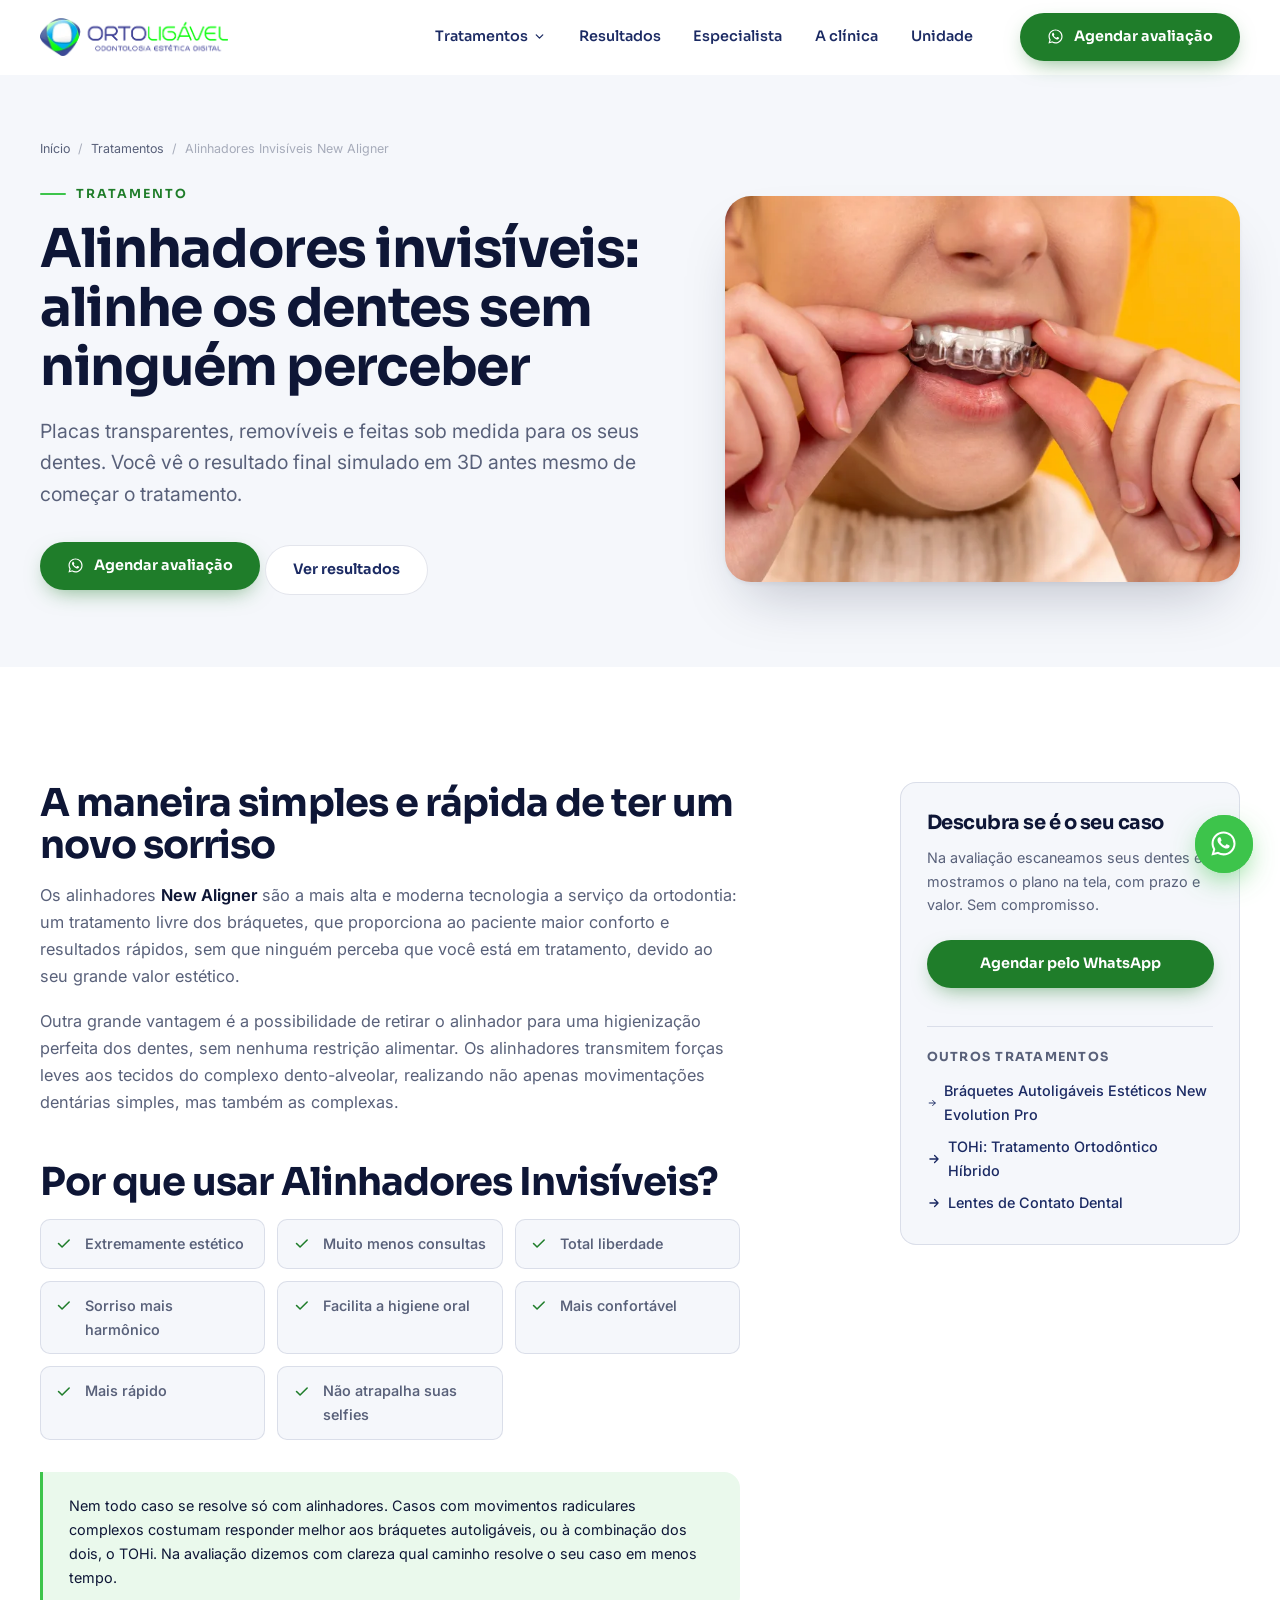
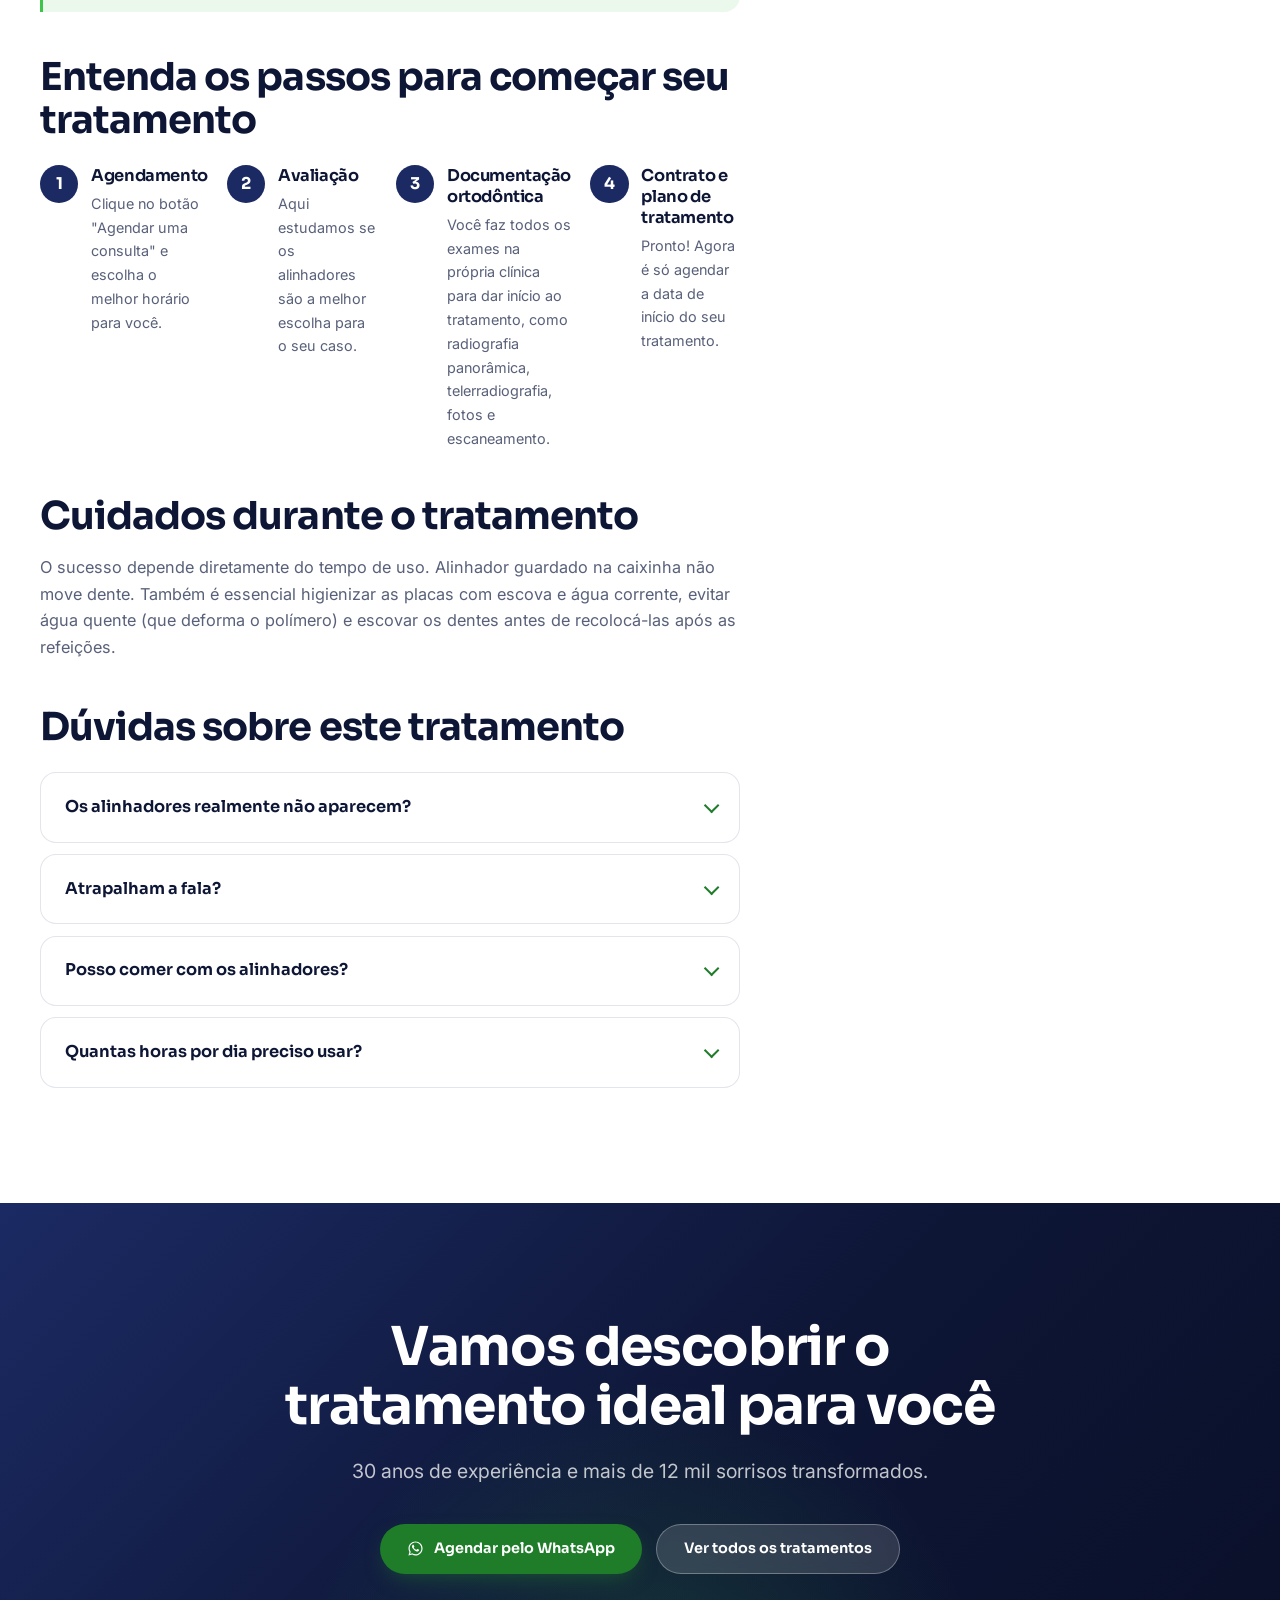
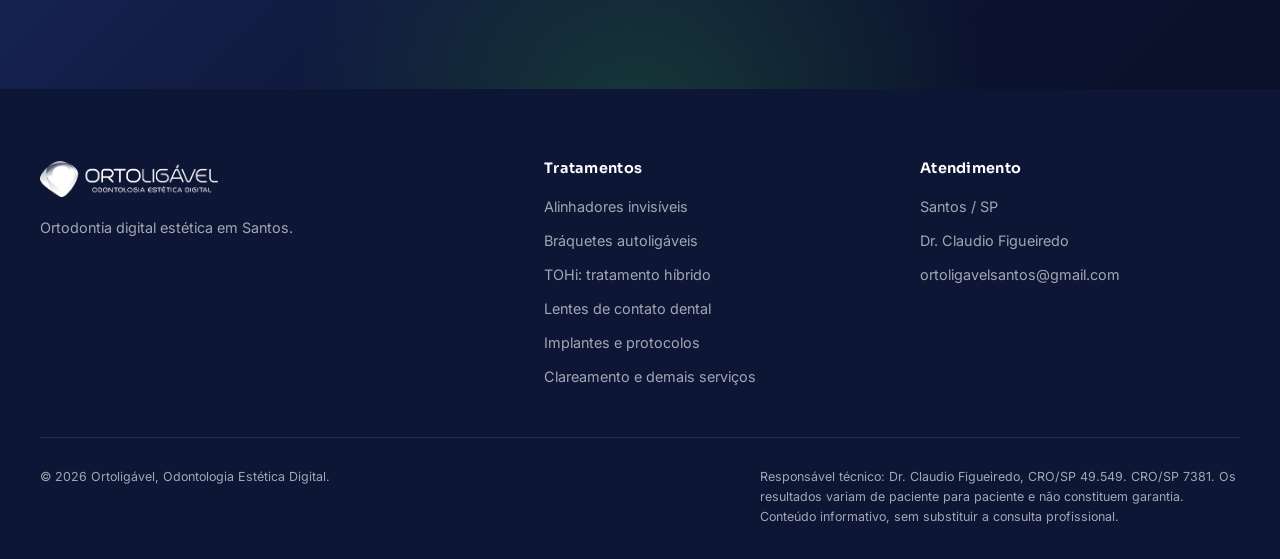
==== commit e029c562: "Preenche e-mail da clínica e torna o link do rodapé clicável Substitui o placeholder em config.js po" ====
--- a/tratamentos/alinhadores-invisiveis.html
+++ b/tratamentos/alinhadores-invisiveis.html
@@ -24,7 +24,7 @@
 <link rel="preconnect" href="https://fonts.gstatic.com" crossorigin>
 <link rel="stylesheet" href="https://fonts.googleapis.com/css2?family=Sora:wght@400;500;600;700;750&family=Inter:wght@400;500;600&display=swap" media="print" onload="this.media='all'">
 <noscript><link rel="stylesheet" href="https://fonts.googleapis.com/css2?family=Sora:wght@400;500;600;700;750&family=Inter:wght@400;500;600&display=swap"></noscript>
-<link rel="stylesheet" href="../assets/css/style.min.css?v=aea43a5d">
+<link rel="stylesheet" href="../assets/css/style.min.css?v=c3c1aa1c">
 
 <script type="application/ld+json">
 {
@@ -309,7 +309,7 @@
         <ul>
           <li><a href="../index.html#unidades">Santos / SP</a></li>
           <li><a href="../index.html#especialista">Dr. Claudio Figueiredo</a></li>
-          <li><span data-orto="email">E-mail</span></li>
+          <li><a data-orto="email-href" href="#"><span data-orto="email">E-mail</span></a></li>
         </ul>
       </div>
     </div>
--- a/assets/css/style.min.css
+++ b/assets/css/style.min.css
@@ -1 +1 @@
-:root{--marinho:#1B2A63;--marinho-900:#0E1636;--marinho-700:#25367A;--verde:#3DC44B;--verde-600:#2FA93C;--verde-txt:#1F7D2A;--verde-claro:#EAF9EC;--gelo:#F5F7FB;--gelo-200:#E6EAF3;--branco:#fff;--tinta:#141A2E;--tinta-suave:#59617A;--linha:rgba(27,42,99,.12);--display:"Sora",system-ui,-apple-system,"Segoe UI",sans-serif;--corpo:"Inter",system-ui,-apple-system,"Segoe UI",sans-serif;--t-xs:.78rem;--t-sm:.9rem;--t-base:1.02rem;--t-lg:clamp(1.1rem,1.6vw,1.22rem);--t-xl:clamp(1.35rem,2.4vw,1.7rem);--t-2xl:clamp(1.75rem,3.6vw,2.4rem);--t-3xl:clamp(2.1rem,5vw,3.35rem);--t-4xl:clamp(2.5rem,6.2vw,4.15rem);--gut:clamp(1.15rem,4vw,2rem);--sec:clamp(4rem,9vw,7.5rem);--max:1200px;--r-sm:10px;--r:16px;--r-lg:26px;--r-full:999px;--sombra:0 1px 2px rgba(14,22,54,.05),0 12px 32px -12px rgba(14,22,54,.14);--sombra-lg:0 2px 4px rgba(14,22,54,.05),0 30px 60px -22px rgba(14,22,54,.26);--ease:cubic-bezier(.22,.68,.35,1)}*,*::before,*::after{box-sizing:border-box}html{-webkit-text-size-adjust:100%}body,h1,h2,h3,h4,p,figure,blockquote,ul,ol,dl,dd{margin:0}ul[class],ol[class]{list-style:none;padding:0}html:focus-within{scroll-behavior:smooth}body{font-family:var(--corpo);font-size:var(--t-base);line-height:1.65;color:var(--tinta);background:var(--branco);-webkit-font-smoothing:antialiased;text-rendering:optimizeLegibility;overflow-x:hidden}img,picture,svg{max-width:100%;display:block}input,button,textarea,select{font:inherit;color:inherit}a{color:inherit;text-decoration:none}button{background:none;border:0;cursor:pointer}:focus-visible{outline:3px solid var(--verde);outline-offset:3px;border-radius:4px}@media (prefers-reduced-motion:reduce){html:focus-within{scroll-behavior:auto}*,*::before,*::after{animation-duration:.01ms!important;animation-iteration-count:1!important;transition-duration:.01ms!important;scroll-behavior:auto!important}}.wrap{width:min(100% - var(--gut)*2,var(--max));margin-inline:auto}.sr{position:absolute;width:1px;height:1px;padding:0;margin:-1px;overflow:hidden;clip:rect(0 0 0 0);white-space:nowrap;border:0}.skip{position:absolute;left:var(--gut);top:-100px;z-index:200;background:var(--marinho);color:#fff;padding:.8rem 1.3rem;border-radius:var(--r-sm);transition:top .2s}.skip:focus{top:.7rem}.eyebrow{font-family:var(--display);font-size:var(--t-xs);font-weight:650;letter-spacing:.16em;text-transform:uppercase;color:var(--verde-txt);display:flex;align-items:center;gap:.6rem;margin-bottom:1rem}.eyebrow::before{content:"";width:26px;height:2px;background:var(--verde);border-radius:2px;flex:none}.eyebrow.center{justify-content:center}h1,h2,h3,h4{font-family:var(--display);line-height:1.1;letter-spacing:-.025em;font-weight:700;color:var(--marinho-900)}h2{font-size:var(--t-3xl)}h3{font-size:var(--t-xl)}.lead{font-size:var(--t-lg);color:var(--tinta-suave);line-height:1.6}.hl{color:var(--verde-txt)}.sec{padding-block:var(--sec)}.sec--gelo{background:var(--gelo)}.sec-head{max-width:62ch;margin-bottom:clamp(2.5rem,5vw,3.75rem)}.sec-head.center{margin-inline:auto;text-align:center}.sec-head p{margin-top:1.1rem}.btn{display:inline-flex;align-items:center;justify-content:center;gap:.6rem;font-family:var(--display);font-weight:650;font-size:var(--t-sm);padding:.95rem 1.7rem;border-radius:var(--r-full);transition:transform .25s var(--ease),box-shadow .25s var(--ease),background .25s;will-change:transform;text-align:center;line-height:1.2}.btn svg{flex:none}.btn:hover{transform:translateY(-2px)}.btn--zap{background:var(--verde-txt);color:#fff;box-shadow:0 8px 22px -8px rgba(31,125,42,.6)}.btn--zap:hover{background:#19691F;box-shadow:0 14px 30px -10px rgba(31,125,42,.75)}.btn--marinho{background:var(--marinho);color:#fff;box-shadow:0 8px 22px -10px rgba(27,42,99,.7)}.btn--marinho:hover{background:var(--marinho-700)}.btn--ghost{border:1.5px solid var(--linha);color:var(--marinho);background:#fff}.btn--ghost:hover{border-color:var(--marinho);background:var(--gelo)}.btn--light{background:rgba(255,255,255,.14);color:#fff;border:1.5px solid rgba(255,255,255,.3);backdrop-filter:blur(6px)}.btn--light:hover{background:rgba(255,255,255,.24)}.btn--bloco{width:100%}.hdr{position:sticky;top:0;z-index:100;background:rgba(255,255,255,.82);backdrop-filter:blur(14px);border-bottom:1px solid transparent;transition:border-color .3s,box-shadow .3s}.hdr.is-stuck{border-bottom-color:var(--linha);box-shadow:0 6px 24px -18px rgba(14,22,54,.5)}.hdr__in{display:flex;align-items:center;gap:1.5rem;min-height:74px}.hdr__logo img{height:38px;width:auto}.nav{display:flex;align-items:center;gap:.35rem;margin-left:auto}.nav>a{font-family:var(--display);font-size:var(--t-sm);font-weight:550;color:var(--marinho);padding:.55rem .85rem;border-radius:var(--r-full);transition:background .2s,color .2s}.nav>a:hover{background:var(--gelo);color:var(--marinho-900)}.hdr__cta{margin-left:.6rem}.nav__drop{position:relative}.nav__drop>a{font-family:var(--display);font-size:var(--t-sm);font-weight:550;color:var(--marinho);padding:.55rem .85rem;border-radius:var(--r-full);transition:background .2s,color .2s;display:inline-flex;align-items:center;gap:.3rem}.nav__drop>a:hover{background:var(--gelo);color:var(--marinho-900)}.nav__drop>a svg{transition:transform .25s var(--ease)}.nav__drop:hover>a svg,.nav__drop:focus-within>a svg{transform:rotate(180deg)}.nav__menu{position:absolute;top:calc(100% + .6rem);left:0;z-index:50;min-width:280px;background:#fff;border:1px solid var(--linha);border-radius:var(--r);box-shadow:var(--sombra-lg);padding:.5rem;opacity:0;visibility:hidden;transform:translateY(-6px);transition:opacity .2s var(--ease),transform .2s var(--ease),visibility .2s}.nav__drop::after{content:"";position:absolute;left:0;right:0;top:100%;height:.6rem}.nav__drop:hover>.nav__menu,.nav__drop:focus-within>.nav__menu{opacity:1;visibility:visible;transform:translateY(0)}.nav__menu a{display:block;font-family:var(--corpo);font-size:var(--t-sm);font-weight:500;color:var(--marinho-900);padding:.65rem .8rem;border-radius:var(--r-sm);transition:background .15s,color .15s}.nav__menu a:hover{background:var(--verde-claro);color:var(--verde-txt)}.burger{display:none;margin-left:auto;width:44px;height:44px;border-radius:12px;align-items:center;justify-content:center;color:var(--marinho)}.burger:hover{background:var(--gelo)}@media (max-width:1000px){.nav,.hdr__cta{display:none}.burger{display:flex}}.menu{position:fixed;inset:0;z-index:150;background:var(--marinho-900);display:grid;align-content:start;gap:.2rem;padding:1.3rem var(--gut) 2.5rem;transform:translateY(-100%);transition:transform .45s var(--ease);overflow-y:auto}.menu.is-open{transform:translateY(0)}.menu__top{display:flex;align-items:center;justify-content:space-between;min-height:74px;margin-bottom:1.5rem}.menu__top img{height:36px;filter:brightness(0) invert(1)}.menu__close{width:44px;height:44px;border-radius:12px;color:#fff;display:flex;align-items:center;justify-content:center}.menu__close:hover{background:rgba(255,255,255,.1)}.menu a:not(.btn){font-family:var(--display);font-size:1.4rem;font-weight:600;color:#fff;padding:.85rem 0;border-bottom:1px solid rgba(255,255,255,.1)}.menu .btn{margin-top:1.8rem}.hero{position:relative;min-height:clamp(540px,78svh,760px);display:flex;align-items:center;background:var(--marinho-900);overflow:hidden;isolation:isolate}.hero__fundo{position:absolute;inset:0;z-index:0;display:block}.hero__fundo img{width:100%;height:100%;object-fit:cover;object-position:72% 12%;display:block}.hero::after{content:"";position:absolute;inset:0;z-index:1;pointer-events:none;background:linear-gradient(100deg,rgba(14,22,54,.94) 0%,rgba(14,22,54,.86) 26%,rgba(14,22,54,.52) 46%,rgba(14,22,54,.12) 62%,rgba(14,22,54,0) 74%)}.hero__figura{display:none}.hero__in{position:relative;z-index:2;width:min(100% - var(--gut)*2,var(--max))}.hero__txt{max-width:37rem;padding-block:clamp(2.5rem,5vw,3.5rem)}.hero h1{font-size:clamp(1.95rem,3.7vw,2.95rem);color:#fff;line-height:1.1;margin-bottom:1.15rem;text-wrap:balance}.hero h1 em{font-style:normal;color:var(--verde)}.hero__sub{font-size:var(--t-lg);color:rgba(255,255,255,.8);max-width:44ch;margin-bottom:2rem}.hero__prova{display:flex;gap:clamp(1.2rem,3vw,2.8rem);flex-wrap:wrap}.hero__prova div{display:grid;gap:.2rem}.hero__prova b{font-family:var(--display);font-size:clamp(1.5rem,3vw,2rem);font-weight:750;color:#fff;line-height:1}.hero__prova span{font-size:var(--t-xs);color:rgba(255,255,255,.66);line-height:1.35;max-width:15ch}@media (max-width:760px){.hero{min-height:auto;display:block;align-items:unset;background:var(--marinho-900)}.hero__fundo{display:none}.hero::after{display:none}.hero__figura{display:block;position:static;transform:none;width:100%;height:auto;max-height:56svh;object-fit:cover;object-position:50% 12%;margin:0 0 -6rem;-webkit-mask-image:linear-gradient(to bottom,#000 55%,transparent 100%);mask-image:linear-gradient(to bottom,#000 55%,transparent 100%)}.hero__in{width:100%}.hero__txt{max-width:none;padding:clamp(1.6rem,6vw,2.2rem) var(--gut) clamp(2rem,7vw,2.6rem)}.hero h1{font-size:clamp(1.7rem,7vw,2.15rem);margin-bottom:1rem}.hero__sub{font-size:var(--t-sm);max-width:none;margin-bottom:1.8rem}.hero__prova{gap:1.2rem 1.8rem}.hero__prova b{font-size:1.35rem}}.trats{display:grid;grid-template-columns:repeat(auto-fit,minmax(310px,1fr));gap:1.2rem}.trat{display:flex;flex-direction:column;background:#fff;border:1px solid var(--linha);border-radius:var(--r);position:relative;padding:1.9rem 1.7rem 1.7rem;transition:transform .3s var(--ease),box-shadow .3s var(--ease),border-color .3s;overflow:hidden}.trat--com-capa{padding:0}.trat::after{content:"";position:absolute;inset:0 auto auto 0;width:100%;height:3px;z-index:2;background:linear-gradient(90deg,var(--verde),var(--marinho));transform:scaleX(0);transform-origin:left;transition:transform .45s var(--ease)}.trat:hover{transform:translateY(-5px);box-shadow:var(--sombra-lg);border-color:transparent}.trat:hover::after{transform:scaleX(1)}.trat__capa{position:relative;aspect-ratio:4/3;overflow:hidden;background:var(--marinho-900)}.trat__capa img{width:100%;height:100%;object-fit:cover;display:block;transition:transform .5s var(--ease)}.trat:hover .trat__capa img{transform:scale(1.05)}.trat__corpo{padding:1.5rem 1.7rem 1.7rem;display:flex;flex-direction:column;flex:1}.trat__ico{width:50px;height:50px;border-radius:14px;background:var(--verde-claro);color:var(--verde-txt);display:grid;place-items:center;margin-bottom:1.2rem;flex:none}.trat h3{margin-bottom:.65rem}.trat h3 a{transition:color .2s}.trat h3 a:hover{color:var(--verde-txt)}.trat p{color:var(--tinta-suave);font-size:var(--t-sm);margin-bottom:1.4rem;flex:1}.trat__link{font-family:var(--display);font-weight:650;font-size:var(--t-sm);color:var(--marinho);display:inline-flex;align-items:center;gap:.4rem;transition:gap .25s,color .25s}.trat:hover .trat__link{gap:.75rem;color:var(--verde-txt)}.trat__tag{position:absolute;top:1.3rem;right:1.3rem;z-index:3;font-size:.66rem;font-weight:700;letter-spacing:.08em;text-transform:uppercase;background:var(--marinho);color:#fff;padding:.3rem .6rem;border-radius:var(--r-full)}.casos__top{display:flex;align-items:end;justify-content:space-between;gap:2rem;flex-wrap:wrap;margin-bottom:2.5rem}.casos__nav{display:flex;gap:.5rem}.casos__nav button{width:46px;height:46px;border-radius:50%;border:1.5px solid var(--linha);color:var(--marinho);display:grid;place-items:center;background:#fff;transition:background .2s,border-color .2s,transform .2s}.casos__nav button:hover:not(:disabled){background:var(--marinho);color:#fff;border-color:var(--marinho)}.casos__nav button:disabled{opacity:.35;cursor:not-allowed}.trilho{display:flex;gap:1.2rem;overflow-x:auto;scroll-snap-type:x mandatory;padding-bottom:1.2rem;margin-inline:calc(var(--gut) * -1);padding-inline:var(--gut);scrollbar-width:none;-ms-overflow-style:none}.trilho::-webkit-scrollbar{display:none}.trilho{align-items:stretch}.trilho>*{scroll-snap-align:start;flex:none}.cmp{width:min(330px,80vw);border-radius:var(--r);overflow:hidden;background:#fff;box-shadow:var(--sombra);border:1px solid var(--linha)}.cmp__vis{position:relative;aspect-ratio:436/558;overflow:hidden;background:var(--gelo-200)}.cmp__vis picture{display:block;width:100%;height:100%}.cmp__vis img{width:100%;height:100%;object-fit:cover;display:block}.cmp__meta{padding:1.1rem 1.3rem;display:flex;align-items:center;justify-content:space-between;gap:1rem;border-top:1px solid var(--linha)}.cmp__meta b{font-family:var(--display);font-size:var(--t-sm);color:var(--marinho-900);font-weight:650}.cmp__meta span{font-size:var(--t-xs);color:var(--tinta-suave)}.cmp__badge{font-size:.68rem;font-weight:700;color:var(--verde-txt);background:var(--verde-claro);padding:.28rem .6rem;border-radius:var(--r-full);white-space:nowrap}.casos__aviso{margin-top:2rem;font-size:var(--t-xs);color:var(--tinta-suave);max-width:70ch;padding-left:1rem;border-left:2px solid var(--gelo-200)}.autoridade{background:var(--marinho-900);color:#fff;position:relative;overflow:hidden}.autoridade::before{content:"";position:absolute;width:640px;height:640px;border-radius:50%;background:radial-gradient(circle,rgba(61,196,75,.22),transparent 68%);top:-260px;right:-180px;pointer-events:none}.autoridade h2,.autoridade h3{color:#fff}.autoridade .lead{color:rgba(255,255,255,.72)}.autoridade .eyebrow{color:var(--verde)}.autoridade .lista li{color:rgba(255,255,255,.72)}.autoridade .lista b{color:#fff}.aut__grid{display:grid;grid-template-columns:.85fr 1.15fr;gap:clamp(2rem,5vw,4.5rem);align-items:center;position:relative;z-index:1}.aut__foto{position:relative}.aut__foto picture{display:block;width:100%;aspect-ratio:4/4.4;overflow:hidden;border-radius:var(--r-lg);background:linear-gradient(180deg,rgba(61,196,75,.12),rgba(27,42,99,.35))}.aut__foto img{width:100%;height:100%;object-fit:cover;object-position:50% 4%}.aut__assinatura{position:absolute;bottom:1.4rem;left:1.4rem;right:1.4rem;background:rgba(14,22,54,.72);backdrop-filter:blur(10px);border:1px solid rgba(255,255,255,.14);border-radius:var(--r);padding:1rem 1.2rem}.aut__assinatura b{display:block;font-family:var(--display);font-size:var(--t-sm);font-weight:700}.aut__assinatura span{font-size:var(--t-xs);color:rgba(255,255,255,.65)}.aut__creds{display:grid;grid-template-columns:repeat(auto-fit,minmax(190px,1fr));gap:1rem;margin:2rem 0 2.4rem}.aut__cred{background:rgba(255,255,255,.055);border:1px solid rgba(255,255,255,.12);border-radius:var(--r);padding:1.15rem 1.2rem}.aut__cred b{display:block;font-family:var(--display);font-size:1.45rem;font-weight:750;color:var(--verde);line-height:1;margin-bottom:.4rem}.aut__cred span{font-size:var(--t-xs);color:rgba(255,255,255,.72);line-height:1.45;display:block}.aut__carrossel{margin-top:clamp(3rem,6vw,4.5rem);position:relative;z-index:1}.aut__carrossel .trilho{padding-bottom:1.5rem}.marco{width:min(290px,78vw);background:rgba(255,255,255,.055);border:1px solid rgba(255,255,255,.12);border-radius:var(--r);overflow:hidden;display:flex;flex-direction:column}.marco picture{display:block;width:100%;aspect-ratio:16/10;overflow:hidden;background:rgba(255,255,255,.05)}.marco img{width:100%;height:100%;object-fit:cover;object-position:50% 15%;display:block}.marco__txt{padding:1.1rem 1.25rem 1.3rem}.marco__ano{font-family:var(--display);font-size:var(--t-xs);font-weight:700;letter-spacing:.12em;color:var(--verde);display:block;margin-bottom:.35rem}.marco__txt b{display:block;font-family:var(--display);font-size:var(--t-sm);font-weight:650;color:#fff;margin-bottom:.3rem;line-height:1.3}.marco__txt p{font-size:var(--t-xs);color:rgba(255,255,255,.62);line-height:1.5}.aut__carrossel .casos__nav button{background:rgba(255,255,255,.07);border-color:rgba(255,255,255,.18);color:#fff}.aut__carrossel .casos__nav button:hover:not(:disabled){background:var(--verde);border-color:var(--verde)}@media (max-width:900px){.aut__grid{grid-template-columns:1fr}.aut__foto{max-width:420px}}.estrutura__grid{display:grid;grid-template-columns:1fr 1fr;gap:clamp(2rem,5vw,4rem);align-items:center}.estrutura__fotos{display:grid;gap:1rem}.estrutura__fotos picture:first-child{display:block;width:100%;aspect-ratio:16/11;overflow:hidden;border-radius:var(--r);box-shadow:var(--sombra)}.estrutura__fotos picture:first-child img{width:100%;height:100%;object-fit:cover}.estrutura__fotos picture:last-child img{width:100%;height:auto}.lista{display:grid;gap:1.1rem;margin-top:2rem;list-style:none;padding:0}.lista li{display:flex;gap:.9rem;align-items:flex-start;font-size:var(--t-sm);color:var(--tinta-suave)}.lista svg{flex:none;color:var(--verde-txt);margin-top:.15rem}.lista b{color:var(--marinho-900);font-weight:650}@media (max-width:860px){.estrutura__grid{grid-template-columns:1fr}}.unidades{display:grid;grid-template-columns:repeat(auto-fit,minmax(330px,1fr));gap:1.4rem}.uni{background:#fff;border:1px solid var(--linha);border-radius:var(--r);display:flex;flex-direction:column;overflow:hidden;transition:box-shadow .3s var(--ease),transform .3s var(--ease)}.uni:hover{box-shadow:var(--sombra-lg);transform:translateY(-4px)}.uni__mapa{position:relative;aspect-ratio:16/9;background:var(--gelo-200);border-bottom:1px solid var(--linha)}.uni__mapa iframe{width:100%;height:100%;border:0;display:block}.uni__corpo{padding:1.8rem;display:flex;flex-direction:column;flex:1}.uni__cidade{display:flex;align-items:center;gap:.7rem;margin-bottom:1.3rem}.uni__cidade h3{font-size:var(--t-xl)}.uni__uf{font-family:var(--display);font-size:.7rem;font-weight:700;letter-spacing:.08em;background:var(--marinho);color:#fff;padding:.25rem .55rem;border-radius:6px}.uni__dados{display:grid;gap:.9rem;margin-bottom:1.8rem;flex:1}.uni__dado{display:flex;gap:.8rem;align-items:flex-start;font-size:var(--t-sm);color:var(--tinta-suave)}.uni__dado svg{flex:none;color:var(--verde-txt);margin-top:.2rem}.uni__acoes{display:grid;gap:.6rem}.faq details ul{list-style:none;padding:0}.uni__acoes .btn{width:100%}.faq{max-width:820px;margin-inline:auto;display:grid;gap:.7rem}.faq details{background:#fff;border:1px solid var(--linha);border-radius:var(--r);overflow:hidden;transition:border-color .25s,box-shadow .25s}.faq details[open]{border-color:rgba(61,196,75,.45);box-shadow:var(--sombra)}.faq summary{cursor:pointer;list-style:none;padding:1.3rem 1.5rem;font-family:var(--display);font-weight:650;font-size:var(--t-base);color:var(--marinho-900);display:flex;align-items:center;justify-content:space-between;gap:1.5rem}.faq summary::-webkit-details-marker{display:none}.faq summary::after{content:"";flex:none;width:11px;height:11px;border-right:2.5px solid var(--verde-txt);border-bottom:2.5px solid var(--verde-txt);transform:rotate(45deg) translateY(-3px);transition:transform .3s var(--ease)}.faq details[open] summary::after{transform:rotate(225deg) translateY(-3px)}.faq__corpo{padding:0 1.5rem 1.4rem;color:var(--tinta-suave);font-size:var(--t-sm);max-width:68ch}.cta{background:linear-gradient(135deg,var(--marinho) 0%,var(--marinho-900) 55%,#0A1029 100%);color:#fff;text-align:center;position:relative;overflow:hidden}.cta::before{content:"";position:absolute;width:760px;height:760px;border-radius:50%;background:radial-gradient(circle,rgba(61,196,75,.2),transparent 65%);bottom:-420px;left:50%;transform:translateX(-50%);pointer-events:none}.cta__in{position:relative;z-index:1;max-width:760px;margin-inline:auto}.cta h2{color:#fff;margin-bottom:1.2rem}.cta p{color:rgba(255,255,255,.75);font-size:var(--t-lg);margin-bottom:2.3rem}.cta__acoes{display:flex;gap:.9rem;justify-content:center;flex-wrap:wrap}.ft{background:var(--marinho-900);color:rgba(255,255,255,.62);padding-block:clamp(3rem,6vw,4.5rem) 2rem;font-size:var(--t-sm)}.ft__grid{display:grid;grid-template-columns:1.4fr 1fr 1fr;gap:clamp(2rem,5vw,3.5rem);margin-bottom:3rem}.ft__logo{height:36px;width:auto;filter:brightness(0) invert(1);margin-bottom:1.2rem}.ft h4{color:#fff;font-size:var(--t-sm);margin-bottom:1.1rem;font-weight:650;letter-spacing:.02em}.ft ul{display:grid;gap:.65rem;list-style:none;padding:0;margin:0}.ft a:hover{color:var(--verde)}.ft__social{display:flex;gap:.7rem;margin-top:1.4rem}.ft__social a{width:40px;height:40px;border-radius:50%;background:rgba(255,255,255,.08);display:grid;place-items:center;color:#fff;transition:background .25s}.ft__social a:hover{background:var(--verde)}.ft__base{border-top:1px solid rgba(255,255,255,.1);padding-top:1.8rem;display:flex;justify-content:space-between;gap:1.5rem;flex-wrap:wrap;font-size:var(--t-xs)}.ft__legal{max-width:60ch;line-height:1.6}@media (max-width:760px){.ft__grid{grid-template-columns:1fr}}.zap{position:fixed;right:clamp(1rem,3vw,1.7rem);bottom:clamp(1rem,3vw,1.7rem);z-index:90;width:58px;height:58px;border-radius:50%;background:var(--verde);color:#fff;display:grid;place-items:center;box-shadow:0 10px 30px -8px rgba(61,196,75,.8);transition:transform .3s var(--ease),opacity .3s}.zap:hover{transform:scale(1.08)}.zap::after{content:"";position:absolute;inset:0;border-radius:50%;border:2px solid var(--verde);animation:pulso 2.6s ease-out infinite}@keyframes pulso{0%{transform:scale(1);opacity:.7}100%{transform:scale(1.6);opacity:0}}@media (prefers-reduced-motion:reduce){.zap::after{animation:none}}@media (max-width:480px){.zap{width:50px;height:50px}}.rev{opacity:0;transform:translateY(22px);transition:opacity .7s var(--ease),transform .7s var(--ease)}.rev.is-in{opacity:1;transform:none}@media (prefers-reduced-motion:reduce){.rev{opacity:1;transform:none}}.pg-hero{background:var(--gelo);padding-block:clamp(2.5rem,5vw,4rem) clamp(3rem,6vw,4.5rem)}.pg-hero__grid{display:grid;grid-template-columns:1.1fr .9fr;gap:clamp(2rem,5vw,3.5rem);align-items:center}.pg-hero h1{font-size:var(--t-3xl);margin-bottom:1.2rem}.pg-hero picture{display:block;width:100%;aspect-ratio:4/3;overflow:hidden;border-radius:var(--r-lg);box-shadow:var(--sombra-lg);background:var(--gelo-200)}.pg-hero img{width:100%;height:100%;object-fit:cover;object-position:50% 22%}@media (max-width:860px){.pg-hero__grid{grid-template-columns:1fr}.pg-hero img{order:-1}}.crumbs{font-size:var(--t-xs);color:var(--tinta-suave);margin-bottom:1.5rem;display:flex;gap:.5rem;flex-wrap:wrap;align-items:center}.crumbs a:hover{color:var(--verde-txt)}.crumbs span{opacity:.5}.prosa{max-width:70ch}.prosa h2{font-size:var(--t-2xl);margin:2.8rem 0 1rem}.prosa h2:first-child{margin-top:0}.prosa h3{font-size:var(--t-lg);margin:2rem 0 .7rem}.prosa p{margin-bottom:1.15rem;color:var(--tinta-suave)}.prosa ul{display:grid;gap:.75rem;margin:0 0 1.5rem;list-style:none;padding:0}.prosa ul li{display:flex;gap:.8rem;align-items:flex-start;color:var(--tinta-suave);font-size:var(--t-sm)}.prosa ul svg{flex:none;color:var(--verde-txt);margin-top:.2rem}.prosa strong{color:var(--marinho-900);font-weight:650}.destaque{background:var(--verde-claro);border-left:3px solid var(--verde);border-radius:0 var(--r) var(--r) 0;padding:1.4rem 1.6rem;margin:2rem 0}.destaque p{color:var(--marinho-900);margin:0;font-size:var(--t-sm)}.beneficios{display:grid;grid-template-columns:repeat(auto-fill,minmax(200px,1fr));gap:.7rem;margin:0 0 1.5rem;list-style:none;padding:0}.beneficios li{display:flex;align-items:center;gap:.6rem;background:var(--gelo);border:1px solid var(--linha);border-radius:var(--r-sm);padding:.75rem .9rem;font-size:var(--t-sm);font-weight:550;color:var(--marinho-900)}.beneficios svg{flex:none;color:var(--verde-txt)}.passos{display:grid;gap:1.5rem 1.2rem;margin:1.5rem 0 2rem;grid-template-columns:repeat(2,1fr)}@media (min-width:640px){.passos{grid-template-columns:repeat(4,1fr)}}.passos--muitos{grid-template-columns:repeat(auto-fit,minmax(220px,1fr))}.passo{position:relative;padding-left:3.2rem}.passo__num{position:absolute;left:0;top:0;width:2.4rem;height:2.4rem;border-radius:50%;background:var(--marinho);color:#fff;display:grid;place-items:center;font-family:var(--display);font-weight:700;font-size:var(--t-base);flex:none}.passo h4{font-family:var(--display);font-size:var(--t-base);font-weight:650;color:var(--marinho-900);margin-bottom:.35rem;line-height:1.3}.passo p{font-size:var(--t-sm);color:var(--tinta-suave);margin:0}.casos-grid{display:grid;grid-template-columns:repeat(auto-fit,minmax(220px,1fr));gap:1rem;margin:1.5rem 0 2rem}.casos-grid .cmp{width:100%}.pg-grid{display:grid;grid-template-columns:1fr 340px;gap:clamp(2rem,5vw,4rem);align-items:start}@media (max-width:980px){.pg-grid{grid-template-columns:1fr}}.lateral{position:sticky;top:100px;background:var(--gelo);border-radius:var(--r);padding:1.8rem 1.6rem;border:1px solid var(--linha)}.lateral h3{font-size:var(--t-lg);margin-bottom:.8rem}.lateral p{font-size:var(--t-sm);color:var(--tinta-suave);margin-bottom:1.4rem}.lateral .btn{width:100%;margin-bottom:.6rem}.lateral__outros{margin-top:1.8rem;padding-top:1.5rem;border-top:1px solid var(--linha)}.lateral__outros h4{font-family:var(--display);font-size:var(--t-xs);letter-spacing:.1em;text-transform:uppercase;color:var(--tinta-suave);margin-bottom:.9rem}.lateral__outros ul{display:grid;gap:.55rem;list-style:none;padding:0;margin:0}.lateral__outros a{font-size:var(--t-sm);color:var(--marinho);font-weight:500;display:flex;gap:.45rem;align-items:center;transition:gap .2s,color .2s}.lateral__outros a:hover{gap:.7rem;color:var(--verde-txt)}.falta{background:#FFF4E5;color:#7A4B00;border:1px dashed #E0A64A;padding:.1rem .45rem;border-radius:5px;font-size:.85em;font-weight:600}+:root{--marinho:#1B2A63;--marinho-900:#0E1636;--marinho-700:#25367A;--verde:#3DC44B;--verde-600:#2FA93C;--verde-txt:#1F7D2A;--verde-claro:#EAF9EC;--gelo:#F5F7FB;--gelo-200:#E6EAF3;--branco:#fff;--tinta:#141A2E;--tinta-suave:#59617A;--linha:rgba(27,42,99,.12);--display:"Sora",system-ui,-apple-system,"Segoe UI",sans-serif;--corpo:"Inter",system-ui,-apple-system,"Segoe UI",sans-serif;--t-xs:.78rem;--t-sm:.9rem;--t-base:1.02rem;--t-lg:clamp(1.1rem,1.6vw,1.22rem);--t-xl:clamp(1.35rem,2.4vw,1.7rem);--t-2xl:clamp(1.75rem,3.6vw,2.4rem);--t-3xl:clamp(2.1rem,5vw,3.35rem);--t-4xl:clamp(2.5rem,6.2vw,4.15rem);--gut:clamp(1.15rem,4vw,2rem);--sec:clamp(4rem,9vw,7.5rem);--max:1200px;--r-sm:10px;--r:16px;--r-lg:26px;--r-full:999px;--sombra:0 1px 2px rgba(14,22,54,.05),0 12px 32px -12px rgba(14,22,54,.14);--sombra-lg:0 2px 4px rgba(14,22,54,.05),0 30px 60px -22px rgba(14,22,54,.26);--ease:cubic-bezier(.22,.68,.35,1)}*,*::before,*::after{box-sizing:border-box}html{-webkit-text-size-adjust:100%}body,h1,h2,h3,h4,p,figure,blockquote,ul,ol,dl,dd{margin:0}ul[class],ol[class]{list-style:none;padding:0}html:focus-within{scroll-behavior:smooth}body{font-family:var(--corpo);font-size:var(--t-base);line-height:1.65;color:var(--tinta);background:var(--branco);-webkit-font-smoothing:antialiased;text-rendering:optimizeLegibility;overflow-x:hidden}img,picture,svg{max-width:100%;display:block}input,button,textarea,select{font:inherit;color:inherit}a{color:inherit;text-decoration:none}button{background:none;border:0;cursor:pointer}:focus-visible{outline:3px solid var(--verde);outline-offset:3px;border-radius:4px}@media (prefers-reduced-motion:reduce){html:focus-within{scroll-behavior:auto}*,*::before,*::after{animation-duration:.01ms!important;animation-iteration-count:1!important;transition-duration:.01ms!important;scroll-behavior:auto!important}}.wrap{width:min(100% - var(--gut)*2,var(--max));margin-inline:auto}.sr{position:absolute;width:1px;height:1px;padding:0;margin:-1px;overflow:hidden;clip:rect(0 0 0 0);white-space:nowrap;border:0}.skip{position:absolute;left:var(--gut);top:-100px;z-index:200;background:var(--marinho);color:#fff;padding:.8rem 1.3rem;border-radius:var(--r-sm);transition:top .2s}.skip:focus{top:.7rem}.eyebrow{font-family:var(--display);font-size:var(--t-xs);font-weight:650;letter-spacing:.16em;text-transform:uppercase;color:var(--verde-txt);display:flex;align-items:center;gap:.6rem;margin-bottom:1rem}.eyebrow::before{content:"";width:26px;height:2px;background:var(--verde);border-radius:2px;flex:none}.eyebrow.center{justify-content:center}h1,h2,h3,h4{font-family:var(--display);line-height:1.1;letter-spacing:-.025em;font-weight:700;color:var(--marinho-900)}h2{font-size:var(--t-3xl)}h3{font-size:var(--t-xl)}.lead{font-size:var(--t-lg);color:var(--tinta-suave);line-height:1.6}.hl{color:var(--verde-txt)}.sec{padding-block:var(--sec)}.sec--gelo{background:var(--gelo)}.sec-head{max-width:62ch;margin-bottom:clamp(2.5rem,5vw,3.75rem)}.sec-head.center{margin-inline:auto;text-align:center}.sec-head p{margin-top:1.1rem}.btn{display:inline-flex;align-items:center;justify-content:center;gap:.6rem;font-family:var(--display);font-weight:650;font-size:var(--t-sm);padding:.95rem 1.7rem;border-radius:var(--r-full);transition:transform .25s var(--ease),box-shadow .25s var(--ease),background .25s;will-change:transform;text-align:center;line-height:1.2}.btn svg{flex:none}.btn:hover{transform:translateY(-2px)}.btn--zap{background:var(--verde-txt);color:#fff;box-shadow:0 8px 22px -8px rgba(31,125,42,.6)}.btn--zap:hover{background:#19691F;box-shadow:0 14px 30px -10px rgba(31,125,42,.75)}.btn--marinho{background:var(--marinho);color:#fff;box-shadow:0 8px 22px -10px rgba(27,42,99,.7)}.btn--marinho:hover{background:var(--marinho-700)}.btn--ghost{border:1.5px solid var(--linha);color:var(--marinho);background:#fff}.btn--ghost:hover{border-color:var(--marinho);background:var(--gelo)}.btn--light{background:rgba(255,255,255,.14);color:#fff;border:1.5px solid rgba(255,255,255,.3);backdrop-filter:blur(6px)}.btn--light:hover{background:rgba(255,255,255,.24)}.btn--bloco{width:100%}.hdr{position:sticky;top:0;z-index:100;background:rgba(255,255,255,.82);backdrop-filter:blur(14px);border-bottom:1px solid transparent;transition:border-color .3s,box-shadow .3s}.hdr.is-stuck{border-bottom-color:var(--linha);box-shadow:0 6px 24px -18px rgba(14,22,54,.5)}.hdr__in{display:flex;align-items:center;gap:1.5rem;min-height:74px}.hdr__logo img{height:38px;width:auto}.nav{display:flex;align-items:center;gap:.35rem;margin-left:auto}.nav>a{font-family:var(--display);font-size:var(--t-sm);font-weight:550;color:var(--marinho);padding:.55rem .85rem;border-radius:var(--r-full);transition:background .2s,color .2s}.nav>a:hover{background:var(--gelo);color:var(--marinho-900)}.hdr__cta{margin-left:.6rem}.nav__drop{position:relative}.nav__drop>a{font-family:var(--display);font-size:var(--t-sm);font-weight:550;color:var(--marinho);padding:.55rem .85rem;border-radius:var(--r-full);transition:background .2s,color .2s;display:inline-flex;align-items:center;gap:.3rem}.nav__drop>a:hover{background:var(--gelo);color:var(--marinho-900)}.nav__drop>a svg{transition:transform .25s var(--ease)}.nav__drop:hover>a svg,.nav__drop:focus-within>a svg{transform:rotate(180deg)}.nav__menu{position:absolute;top:calc(100% + .6rem);left:0;z-index:50;min-width:280px;background:#fff;border:1px solid var(--linha);border-radius:var(--r);box-shadow:var(--sombra-lg);padding:.5rem;opacity:0;visibility:hidden;transform:translateY(-6px);transition:opacity .2s var(--ease),transform .2s var(--ease),visibility .2s}.nav__drop::after{content:"";position:absolute;left:0;right:0;top:100%;height:.6rem}.nav__drop:hover>.nav__menu,.nav__drop:focus-within>.nav__menu{opacity:1;visibility:visible;transform:translateY(0)}.nav__menu a{display:block;font-family:var(--corpo);font-size:var(--t-sm);font-weight:500;color:var(--marinho-900);padding:.65rem .8rem;border-radius:var(--r-sm);transition:background .15s,color .15s}.nav__menu a:hover{background:var(--verde-claro);color:var(--verde-txt)}.burger{display:none;margin-left:auto;width:44px;height:44px;border-radius:12px;align-items:center;justify-content:center;color:var(--marinho)}.burger:hover{background:var(--gelo)}@media (max-width:1000px){.nav,.hdr__cta{display:none}.burger{display:flex}}.menu{position:fixed;inset:0;z-index:150;background:var(--marinho-900);display:grid;align-content:start;gap:.2rem;padding:1.3rem var(--gut) 2.5rem;transform:translateY(-100%);transition:transform .45s var(--ease);overflow-y:auto}.menu.is-open{transform:translateY(0)}.menu__top{display:flex;align-items:center;justify-content:space-between;min-height:74px;margin-bottom:1.5rem}.menu__top img{height:36px;filter:brightness(0) invert(1)}.menu__close{width:44px;height:44px;border-radius:12px;color:#fff;display:flex;align-items:center;justify-content:center}.menu__close:hover{background:rgba(255,255,255,.1)}.menu a:not(.btn){font-family:var(--display);font-size:1.4rem;font-weight:600;color:#fff;padding:.85rem 0;border-bottom:1px solid rgba(255,255,255,.1)}.menu .btn{margin-top:1.8rem}.hero{position:relative;min-height:clamp(540px,78svh,760px);display:flex;align-items:center;background:var(--marinho-900);overflow:hidden;isolation:isolate}.hero__fundo{position:absolute;inset:0;z-index:0;display:block}.hero__fundo img{width:100%;height:100%;object-fit:cover;object-position:72% 12%;display:block}.hero::after{content:"";position:absolute;inset:0;z-index:1;pointer-events:none;background:linear-gradient(100deg,rgba(14,22,54,.94) 0%,rgba(14,22,54,.86) 26%,rgba(14,22,54,.52) 46%,rgba(14,22,54,.12) 62%,rgba(14,22,54,0) 74%)}.hero__figura{display:none}.hero__in{position:relative;z-index:2;width:min(100% - var(--gut)*2,var(--max))}.hero__txt{max-width:37rem;padding-block:clamp(2.5rem,5vw,3.5rem)}.hero h1{font-size:clamp(1.95rem,3.7vw,2.95rem);color:#fff;line-height:1.1;margin-bottom:1.15rem;text-wrap:balance}.hero h1 em{font-style:normal;color:var(--verde)}.hero__sub{font-size:var(--t-lg);color:rgba(255,255,255,.8);max-width:44ch;margin-bottom:2rem}.hero__prova{display:flex;gap:clamp(1.2rem,3vw,2.8rem);flex-wrap:wrap}.hero__prova div{display:grid;gap:.2rem}.hero__prova b{font-family:var(--display);font-size:clamp(1.5rem,3vw,2rem);font-weight:750;color:#fff;line-height:1}.hero__prova span{font-size:var(--t-xs);color:rgba(255,255,255,.66);line-height:1.35;max-width:15ch}@media (max-width:760px){.hero{min-height:auto;display:block;align-items:unset;background:var(--marinho-900)}.hero__fundo{display:none}.hero::after{display:none}.hero__figura{display:block;position:static;transform:none;width:100%;height:auto;max-height:56svh;object-fit:cover;object-position:50% 12%;margin:0 0 -6rem;-webkit-mask-image:linear-gradient(to bottom,#000 55%,transparent 100%);mask-image:linear-gradient(to bottom,#000 55%,transparent 100%)}.hero__in{width:100%}.hero__txt{max-width:none;padding:clamp(1.6rem,6vw,2.2rem) var(--gut) clamp(2rem,7vw,2.6rem)}.hero h1{font-size:clamp(1.7rem,7vw,2.15rem);margin-bottom:1rem}.hero__sub{font-size:var(--t-sm);max-width:none;margin-bottom:1.8rem}.hero__prova{gap:1.2rem 1.8rem}.hero__prova b{font-size:1.35rem}}.trats{display:grid;grid-template-columns:repeat(auto-fit,minmax(310px,1fr));gap:1.2rem}.trat{display:flex;flex-direction:column;background:#fff;border:1px solid var(--linha);border-radius:var(--r);position:relative;padding:1.9rem 1.7rem 1.7rem;transition:transform .3s var(--ease),box-shadow .3s var(--ease),border-color .3s;overflow:hidden}.trat--com-capa{padding:0}.trat::after{content:"";position:absolute;inset:0 auto auto 0;width:100%;height:3px;z-index:2;background:linear-gradient(90deg,var(--verde),var(--marinho));transform:scaleX(0);transform-origin:left;transition:transform .45s var(--ease)}.trat:hover{transform:translateY(-5px);box-shadow:var(--sombra-lg);border-color:transparent}.trat:hover::after{transform:scaleX(1)}.trat__capa{position:relative;aspect-ratio:4/3;overflow:hidden;background:var(--marinho-900)}.trat__capa img{width:100%;height:100%;object-fit:cover;display:block;transition:transform .5s var(--ease)}.trat:hover .trat__capa img{transform:scale(1.05)}.trat__corpo{padding:1.5rem 1.7rem 1.7rem;display:flex;flex-direction:column;flex:1}.trat__ico{width:50px;height:50px;border-radius:14px;background:var(--verde-claro);color:var(--verde-txt);display:grid;place-items:center;margin-bottom:1.2rem;flex:none}.trat h3{margin-bottom:.65rem}.trat h3 a{transition:color .2s}.trat h3 a:hover{color:var(--verde-txt)}.trat p{color:var(--tinta-suave);font-size:var(--t-sm);margin-bottom:1.4rem;flex:1}.trat__link{font-family:var(--display);font-weight:650;font-size:var(--t-sm);color:var(--marinho);display:inline-flex;align-items:center;gap:.4rem;transition:gap .25s,color .25s}.trat:hover .trat__link{gap:.75rem;color:var(--verde-txt)}.trat__tag{position:absolute;top:1.3rem;right:1.3rem;z-index:3;font-size:.66rem;font-weight:700;letter-spacing:.08em;text-transform:uppercase;background:var(--marinho);color:#fff;padding:.3rem .6rem;border-radius:var(--r-full)}.casos__top{display:flex;align-items:end;justify-content:space-between;gap:2rem;flex-wrap:wrap;margin-bottom:2.5rem}.casos__nav{display:flex;gap:.5rem}.casos__nav button{width:46px;height:46px;border-radius:50%;border:1.5px solid var(--linha);color:var(--marinho);display:grid;place-items:center;background:#fff;transition:background .2s,border-color .2s,transform .2s}.casos__nav button:hover:not(:disabled){background:var(--marinho);color:#fff;border-color:var(--marinho)}.casos__nav button:disabled{opacity:.35;cursor:not-allowed}.trilho{display:flex;gap:1.2rem;overflow-x:auto;scroll-snap-type:x mandatory;padding-bottom:1.2rem;margin-inline:calc(var(--gut) * -1);padding-inline:var(--gut);scrollbar-width:none;-ms-overflow-style:none}.trilho::-webkit-scrollbar{display:none}.trilho{align-items:stretch}.trilho>*{scroll-snap-align:start;flex:none}.cmp{width:min(330px,80vw);border-radius:var(--r);overflow:hidden;background:#fff;box-shadow:var(--sombra);border:1px solid var(--linha)}.cmp__vis{position:relative;aspect-ratio:436/558;overflow:hidden;background:var(--gelo-200)}.cmp__vis picture{display:block;width:100%;height:100%}.cmp__vis img{width:100%;height:100%;object-fit:cover;display:block}.cmp__meta{padding:1.1rem 1.3rem;display:flex;align-items:center;justify-content:space-between;gap:1rem;border-top:1px solid var(--linha)}.cmp__meta b{font-family:var(--display);font-size:var(--t-sm);color:var(--marinho-900);font-weight:650}.cmp__meta span{font-size:var(--t-xs);color:var(--tinta-suave)}.cmp__badge{font-size:.68rem;font-weight:700;color:var(--verde-txt);background:var(--verde-claro);padding:.28rem .6rem;border-radius:var(--r-full);white-space:nowrap}.casos__aviso{margin-top:2rem;font-size:var(--t-xs);color:var(--tinta-suave);max-width:70ch;padding-left:1rem;border-left:2px solid var(--gelo-200)}.autoridade{background:var(--marinho-900);color:#fff;position:relative;overflow:hidden}.autoridade::before{content:"";position:absolute;width:640px;height:640px;border-radius:50%;background:radial-gradient(circle,rgba(61,196,75,.22),transparent 68%);top:-260px;right:-180px;pointer-events:none}.autoridade h2,.autoridade h3{color:#fff}.autoridade .lead{color:rgba(255,255,255,.72)}.autoridade .lista+.lead{margin-top:1.1rem;margin-bottom:1.5rem}.autoridade .eyebrow{color:var(--verde)}.autoridade .lista li{color:rgba(255,255,255,.72)}.autoridade .lista b{color:#fff}.aut__grid{display:grid;grid-template-columns:.85fr 1.15fr;gap:clamp(2rem,5vw,4.5rem);align-items:center;position:relative;z-index:1}.aut__foto{position:relative}.aut__foto picture{display:block;width:100%;aspect-ratio:4/4.4;overflow:hidden;border-radius:var(--r-lg);background:linear-gradient(180deg,rgba(61,196,75,.12),rgba(27,42,99,.35))}.aut__foto img{width:100%;height:100%;object-fit:cover;object-position:50% 4%}.aut__assinatura{position:absolute;bottom:1.4rem;left:1.4rem;right:1.4rem;background:rgba(14,22,54,.72);backdrop-filter:blur(10px);border:1px solid rgba(255,255,255,.14);border-radius:var(--r);padding:1rem 1.2rem}.aut__assinatura b{display:block;font-family:var(--display);font-size:var(--t-sm);font-weight:700}.aut__assinatura span{font-size:var(--t-xs);color:rgba(255,255,255,.65)}.aut__creds{display:grid;grid-template-columns:repeat(auto-fit,minmax(190px,1fr));gap:1rem;margin:2rem 0 2.4rem}.aut__cred{background:rgba(255,255,255,.055);border:1px solid rgba(255,255,255,.12);border-radius:var(--r);padding:1.15rem 1.2rem}.aut__cred b{display:block;font-family:var(--display);font-size:1.45rem;font-weight:750;color:var(--verde);line-height:1;margin-bottom:.4rem}.aut__cred span{font-size:var(--t-xs);color:rgba(255,255,255,.72);line-height:1.45;display:block}.aut__carrossel{margin-top:clamp(3rem,6vw,4.5rem);position:relative;z-index:1}.aut__carrossel .trilho{padding-bottom:1.5rem}.marco{width:min(290px,78vw);background:rgba(255,255,255,.055);border:1px solid rgba(255,255,255,.12);border-radius:var(--r);overflow:hidden;display:flex;flex-direction:column}.marco picture{display:block;width:100%;aspect-ratio:16/10;overflow:hidden;background:rgba(255,255,255,.05)}.marco img{width:100%;height:100%;object-fit:cover;object-position:50% 15%;display:block}.marco__txt{padding:1.1rem 1.25rem 1.3rem}.marco__ano{font-family:var(--display);font-size:var(--t-xs);font-weight:700;letter-spacing:.12em;color:var(--verde);display:block;margin-bottom:.35rem}.marco__txt b{display:block;font-family:var(--display);font-size:var(--t-sm);font-weight:650;color:#fff;margin-bottom:.3rem;line-height:1.3}.marco__txt p{font-size:var(--t-xs);color:rgba(255,255,255,.62);line-height:1.5}.aut__carrossel .casos__nav button{background:rgba(255,255,255,.07);border-color:rgba(255,255,255,.18);color:#fff}.aut__carrossel .casos__nav button:hover:not(:disabled){background:var(--verde);border-color:var(--verde)}@media (max-width:900px){.aut__grid{grid-template-columns:1fr}.aut__foto{max-width:420px}}.estrutura__grid{display:grid;grid-template-columns:1fr 1fr;gap:clamp(2rem,5vw,4rem);align-items:center}.estrutura__fotos{display:grid;gap:1rem}.estrutura__fotos>picture{display:block;width:100%;aspect-ratio:16/10;overflow:hidden;border-radius:var(--r);box-shadow:var(--sombra)}.estrutura__fotos>picture img{width:100%;height:100%;object-fit:cover}.estrutura__fotos-par{display:grid;grid-template-columns:1fr 1fr;gap:1rem}.estrutura__fotos-par picture{display:block;width:100%;aspect-ratio:16/10;overflow:hidden;border-radius:var(--r);box-shadow:var(--sombra)}.estrutura__fotos-par img{width:100%;height:100%;object-fit:cover}.lista{display:grid;gap:1.1rem;margin-top:2rem;list-style:none;padding:0}.lista li{display:flex;gap:.9rem;align-items:flex-start;font-size:var(--t-sm);color:var(--tinta-suave)}.lista svg{flex:none;color:var(--verde-txt);margin-top:.15rem}.lista b{color:var(--marinho-900);font-weight:650}@media (max-width:860px){.estrutura__grid{grid-template-columns:1fr}}.unidades{display:grid;grid-template-columns:repeat(auto-fit,minmax(330px,1fr));gap:1.4rem}.uni{background:#fff;border:1px solid var(--linha);border-radius:var(--r);display:flex;flex-direction:column;overflow:hidden;transition:box-shadow .3s var(--ease),transform .3s var(--ease)}.uni:hover{box-shadow:var(--sombra-lg);transform:translateY(-4px)}.uni__mapa{position:relative;aspect-ratio:16/9;background:var(--gelo-200);border-bottom:1px solid var(--linha)}.uni__mapa iframe{width:100%;height:100%;border:0;display:block}.uni__corpo{padding:1.8rem;display:flex;flex-direction:column;flex:1}.uni__cidade{display:flex;align-items:center;gap:.7rem;margin-bottom:1.3rem}.uni__cidade h3{font-size:var(--t-xl)}.uni__uf{font-family:var(--display);font-size:.7rem;font-weight:700;letter-spacing:.08em;background:var(--marinho);color:#fff;padding:.25rem .55rem;border-radius:6px}.uni__dados{display:grid;gap:.9rem;margin-bottom:1.8rem;flex:1}.uni__dado{display:flex;gap:.8rem;align-items:flex-start;font-size:var(--t-sm);color:var(--tinta-suave)}.uni__dado svg{flex:none;color:var(--verde-txt);margin-top:.2rem}.uni__acoes{display:grid;gap:.6rem}.faq details ul{list-style:none;padding:0}.uni__acoes .btn{width:100%}.faq{max-width:820px;margin-inline:auto;display:grid;gap:.7rem}.faq details{background:#fff;border:1px solid var(--linha);border-radius:var(--r);overflow:hidden;transition:border-color .25s,box-shadow .25s}.faq details[open]{border-color:rgba(61,196,75,.45);box-shadow:var(--sombra)}.faq summary{cursor:pointer;list-style:none;padding:1.3rem 1.5rem;font-family:var(--display);font-weight:650;font-size:var(--t-base);color:var(--marinho-900);display:flex;align-items:center;justify-content:space-between;gap:1.5rem}.faq summary::-webkit-details-marker{display:none}.faq summary::after{content:"";flex:none;width:11px;height:11px;border-right:2.5px solid var(--verde-txt);border-bottom:2.5px solid var(--verde-txt);transform:rotate(45deg) translateY(-3px);transition:transform .3s var(--ease)}.faq details[open] summary::after{transform:rotate(225deg) translateY(-3px)}.faq__corpo{padding:0 1.5rem 1.4rem;color:var(--tinta-suave);font-size:var(--t-sm);max-width:68ch}.cta{background:linear-gradient(135deg,var(--marinho) 0%,var(--marinho-900) 55%,#0A1029 100%);color:#fff;text-align:center;position:relative;overflow:hidden}.cta::before{content:"";position:absolute;width:760px;height:760px;border-radius:50%;background:radial-gradient(circle,rgba(61,196,75,.2),transparent 65%);bottom:-420px;left:50%;transform:translateX(-50%);pointer-events:none}.cta__in{position:relative;z-index:1;max-width:760px;margin-inline:auto}.cta h2{color:#fff;margin-bottom:1.2rem}.cta p{color:rgba(255,255,255,.75);font-size:var(--t-lg);margin-bottom:2.3rem}.cta__acoes{display:flex;gap:.9rem;justify-content:center;flex-wrap:wrap}.ft{background:var(--marinho-900);color:rgba(255,255,255,.62);padding-block:clamp(3rem,6vw,4.5rem) 2rem;font-size:var(--t-sm)}.ft__grid{display:grid;grid-template-columns:1.4fr 1fr 1fr;gap:clamp(2rem,5vw,3.5rem);margin-bottom:3rem}.ft__logo{height:36px;width:auto;filter:brightness(0) invert(1);margin-bottom:1.2rem}.ft h4{color:#fff;font-size:var(--t-sm);margin-bottom:1.1rem;font-weight:650;letter-spacing:.02em}.ft ul{display:grid;gap:.65rem;list-style:none;padding:0;margin:0}.ft a:hover{color:var(--verde)}.ft__social{display:flex;gap:.7rem;margin-top:1.4rem}.ft__social a{width:40px;height:40px;border-radius:50%;background:rgba(255,255,255,.08);display:grid;place-items:center;color:#fff;transition:background .25s}.ft__social a:hover{background:var(--verde)}.ft__base{border-top:1px solid rgba(255,255,255,.1);padding-top:1.8rem;display:flex;justify-content:space-between;gap:1.5rem;flex-wrap:wrap;font-size:var(--t-xs)}.ft__legal{max-width:60ch;line-height:1.6}@media (max-width:760px){.ft__grid{grid-template-columns:1fr}}.zap{position:fixed;right:clamp(1rem,3vw,1.7rem);bottom:clamp(1rem,3vw,1.7rem);z-index:90;width:58px;height:58px;border-radius:50%;background:var(--verde);color:#fff;display:grid;place-items:center;box-shadow:0 10px 30px -8px rgba(61,196,75,.8);transition:transform .3s var(--ease),opacity .3s}.zap:hover{transform:scale(1.08)}.zap::after{content:"";position:absolute;inset:0;border-radius:50%;border:2px solid var(--verde);animation:pulso 2.6s ease-out infinite}@keyframes pulso{0%{transform:scale(1);opacity:.7}100%{transform:scale(1.6);opacity:0}}@media (prefers-reduced-motion:reduce){.zap::after{animation:none}}@media (max-width:480px){.zap{width:50px;height:50px}}.rev{opacity:0;transform:translateY(22px);transition:opacity .7s var(--ease),transform .7s var(--ease)}.rev.is-in{opacity:1;transform:none}@media (prefers-reduced-motion:reduce){.rev{opacity:1;transform:none}}.pg-hero{background:var(--gelo);padding-block:clamp(2.5rem,5vw,4rem) clamp(3rem,6vw,4.5rem)}.pg-hero__grid{display:grid;grid-template-columns:1.1fr .9fr;gap:clamp(2rem,5vw,3.5rem);align-items:center}.pg-hero h1{font-size:var(--t-3xl);margin-bottom:1.2rem}.pg-hero picture{display:block;width:100%;aspect-ratio:4/3;overflow:hidden;border-radius:var(--r-lg);box-shadow:var(--sombra-lg);background:var(--gelo-200)}.pg-hero img{width:100%;height:100%;object-fit:cover;object-position:50% 22%}@media (max-width:860px){.pg-hero__grid{grid-template-columns:1fr}.pg-hero img{order:-1}}.crumbs{font-size:var(--t-xs);color:var(--tinta-suave);margin-bottom:1.5rem;display:flex;gap:.5rem;flex-wrap:wrap;align-items:center}.crumbs a:hover{color:var(--verde-txt)}.crumbs span{opacity:.5}.prosa{max-width:70ch}.prosa h2{font-size:var(--t-2xl);margin:2.8rem 0 1rem}.prosa h2:first-child{margin-top:0}.prosa h3{font-size:var(--t-lg);margin:2rem 0 .7rem}.prosa p{margin-bottom:1.15rem;color:var(--tinta-suave)}.prosa ul{display:grid;gap:.75rem;margin:0 0 1.5rem;list-style:none;padding:0}.prosa ul li{display:flex;gap:.8rem;align-items:flex-start;color:var(--tinta-suave);font-size:var(--t-sm)}.prosa ul svg{flex:none;color:var(--verde-txt);margin-top:.2rem}.prosa strong{color:var(--marinho-900);font-weight:650}.destaque{background:var(--verde-claro);border-left:3px solid var(--verde);border-radius:0 var(--r) var(--r) 0;padding:1.4rem 1.6rem;margin:2rem 0}.destaque p{color:var(--marinho-900);margin:0;font-size:var(--t-sm)}.beneficios{display:grid;grid-template-columns:repeat(auto-fill,minmax(200px,1fr));gap:.7rem;margin:0 0 1.5rem;list-style:none;padding:0}.beneficios li{display:flex;align-items:center;gap:.6rem;background:var(--gelo);border:1px solid var(--linha);border-radius:var(--r-sm);padding:.75rem .9rem;font-size:var(--t-sm);font-weight:550;color:var(--marinho-900)}.beneficios svg{flex:none;color:var(--verde-txt)}.passos{display:grid;gap:1.5rem 1.2rem;margin:1.5rem 0 2rem;grid-template-columns:repeat(2,1fr)}@media (min-width:640px){.passos{grid-template-columns:repeat(4,1fr)}}.passos--muitos{grid-template-columns:repeat(auto-fit,minmax(220px,1fr))}.passo{position:relative;padding-left:3.2rem}.passo__num{position:absolute;left:0;top:0;width:2.4rem;height:2.4rem;border-radius:50%;background:var(--marinho);color:#fff;display:grid;place-items:center;font-family:var(--display);font-weight:700;font-size:var(--t-base);flex:none}.passo h4{font-family:var(--display);font-size:var(--t-base);font-weight:650;color:var(--marinho-900);margin-bottom:.35rem;line-height:1.3}.passo p{font-size:var(--t-sm);color:var(--tinta-suave);margin:0}.casos-grid{display:grid;grid-template-columns:repeat(auto-fit,minmax(220px,1fr));gap:1rem;margin:1.5rem 0 2rem}.casos-grid .cmp{width:100%}.pg-grid{display:grid;grid-template-columns:1fr 340px;gap:clamp(2rem,5vw,4rem);align-items:start}@media (max-width:980px){.pg-grid{grid-template-columns:1fr}}.lateral{position:sticky;top:100px;background:var(--gelo);border-radius:var(--r);padding:1.8rem 1.6rem;border:1px solid var(--linha)}.lateral h3{font-size:var(--t-lg);margin-bottom:.8rem}.lateral p{font-size:var(--t-sm);color:var(--tinta-suave);margin-bottom:1.4rem}.lateral .btn{width:100%;margin-bottom:.6rem}.lateral__outros{margin-top:1.8rem;padding-top:1.5rem;border-top:1px solid var(--linha)}.lateral__outros h4{font-family:var(--display);font-size:var(--t-xs);letter-spacing:.1em;text-transform:uppercase;color:var(--tinta-suave);margin-bottom:.9rem}.lateral__outros ul{display:grid;gap:.55rem;list-style:none;padding:0;margin:0}.lateral__outros a{font-size:var(--t-sm);color:var(--marinho);font-weight:500;display:flex;gap:.45rem;align-items:center;transition:gap .2s,color .2s}.lateral__outros a:hover{gap:.7rem;color:var(--verde-txt)}.falta{background:#FFF4E5;color:#7A4B00;border:1px dashed #E0A64A;padding:.1rem .45rem;border-radius:5px;font-size:.85em;font-weight:600}
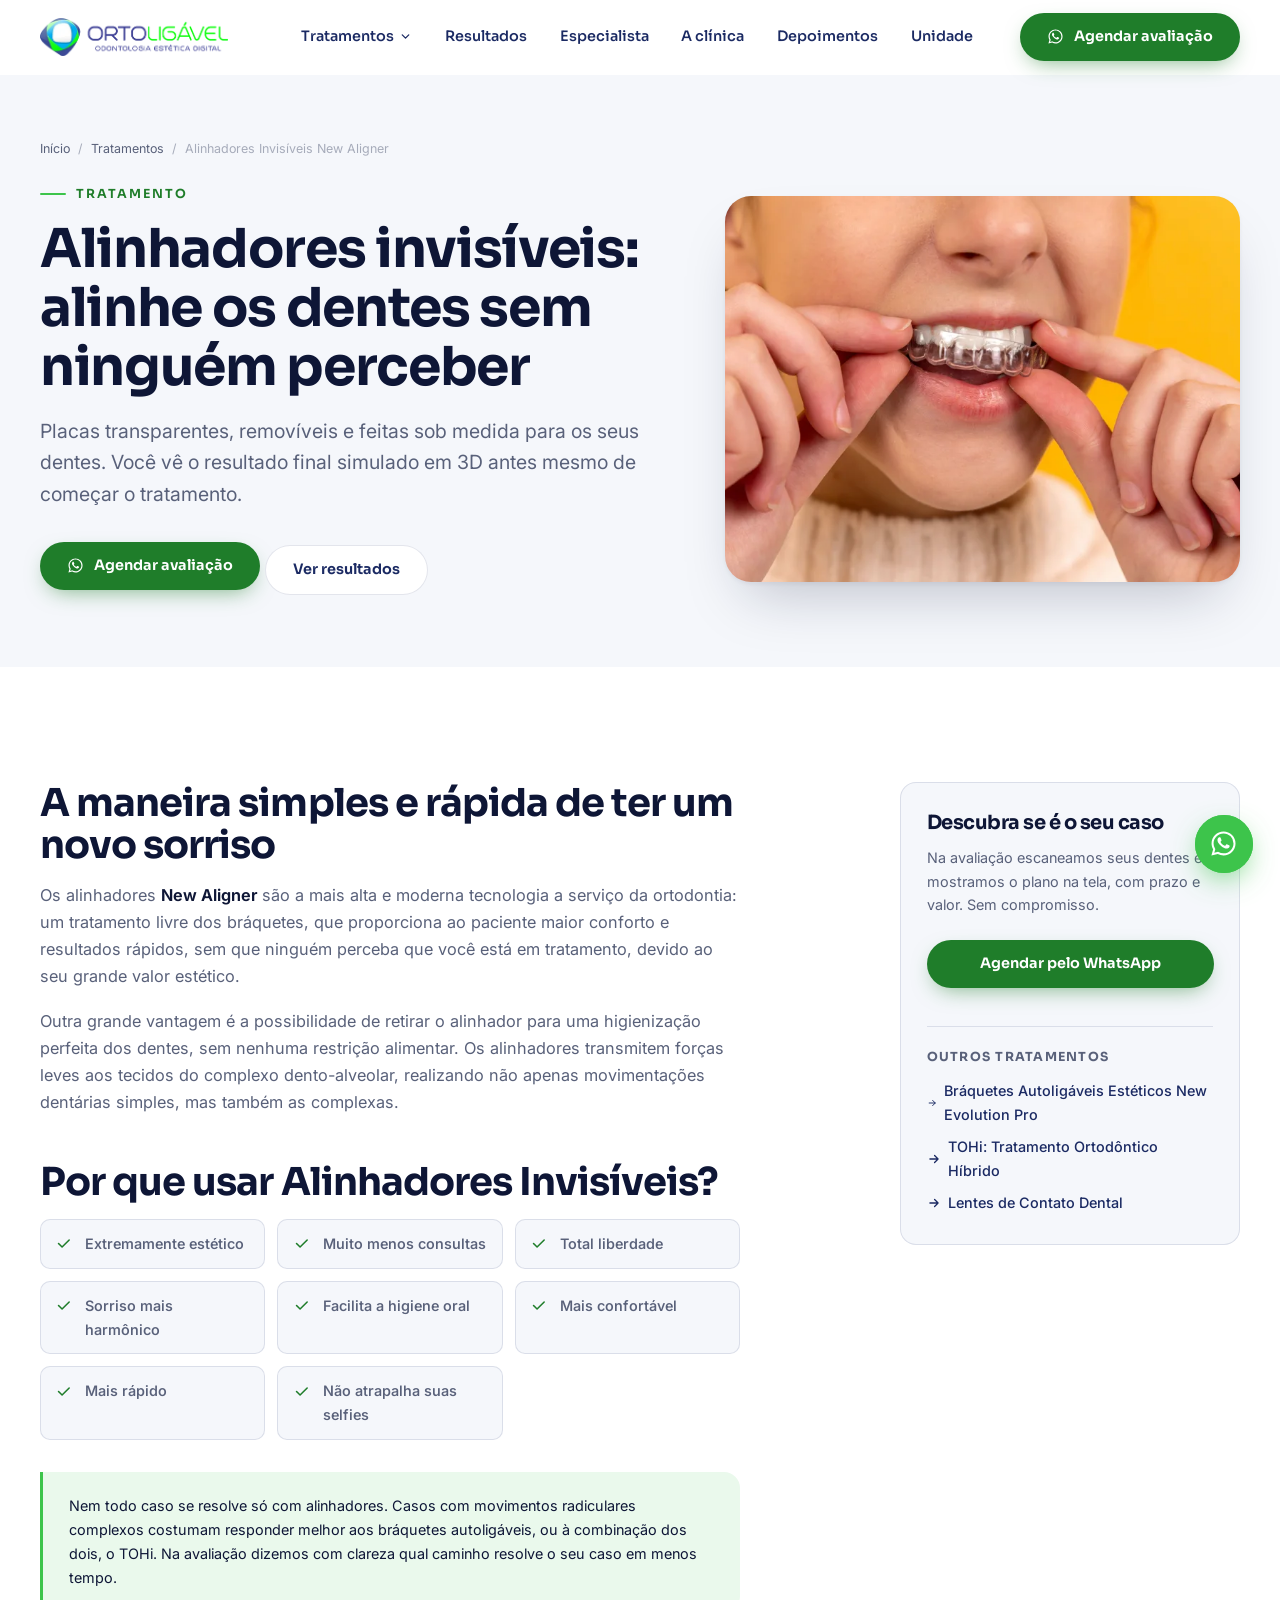
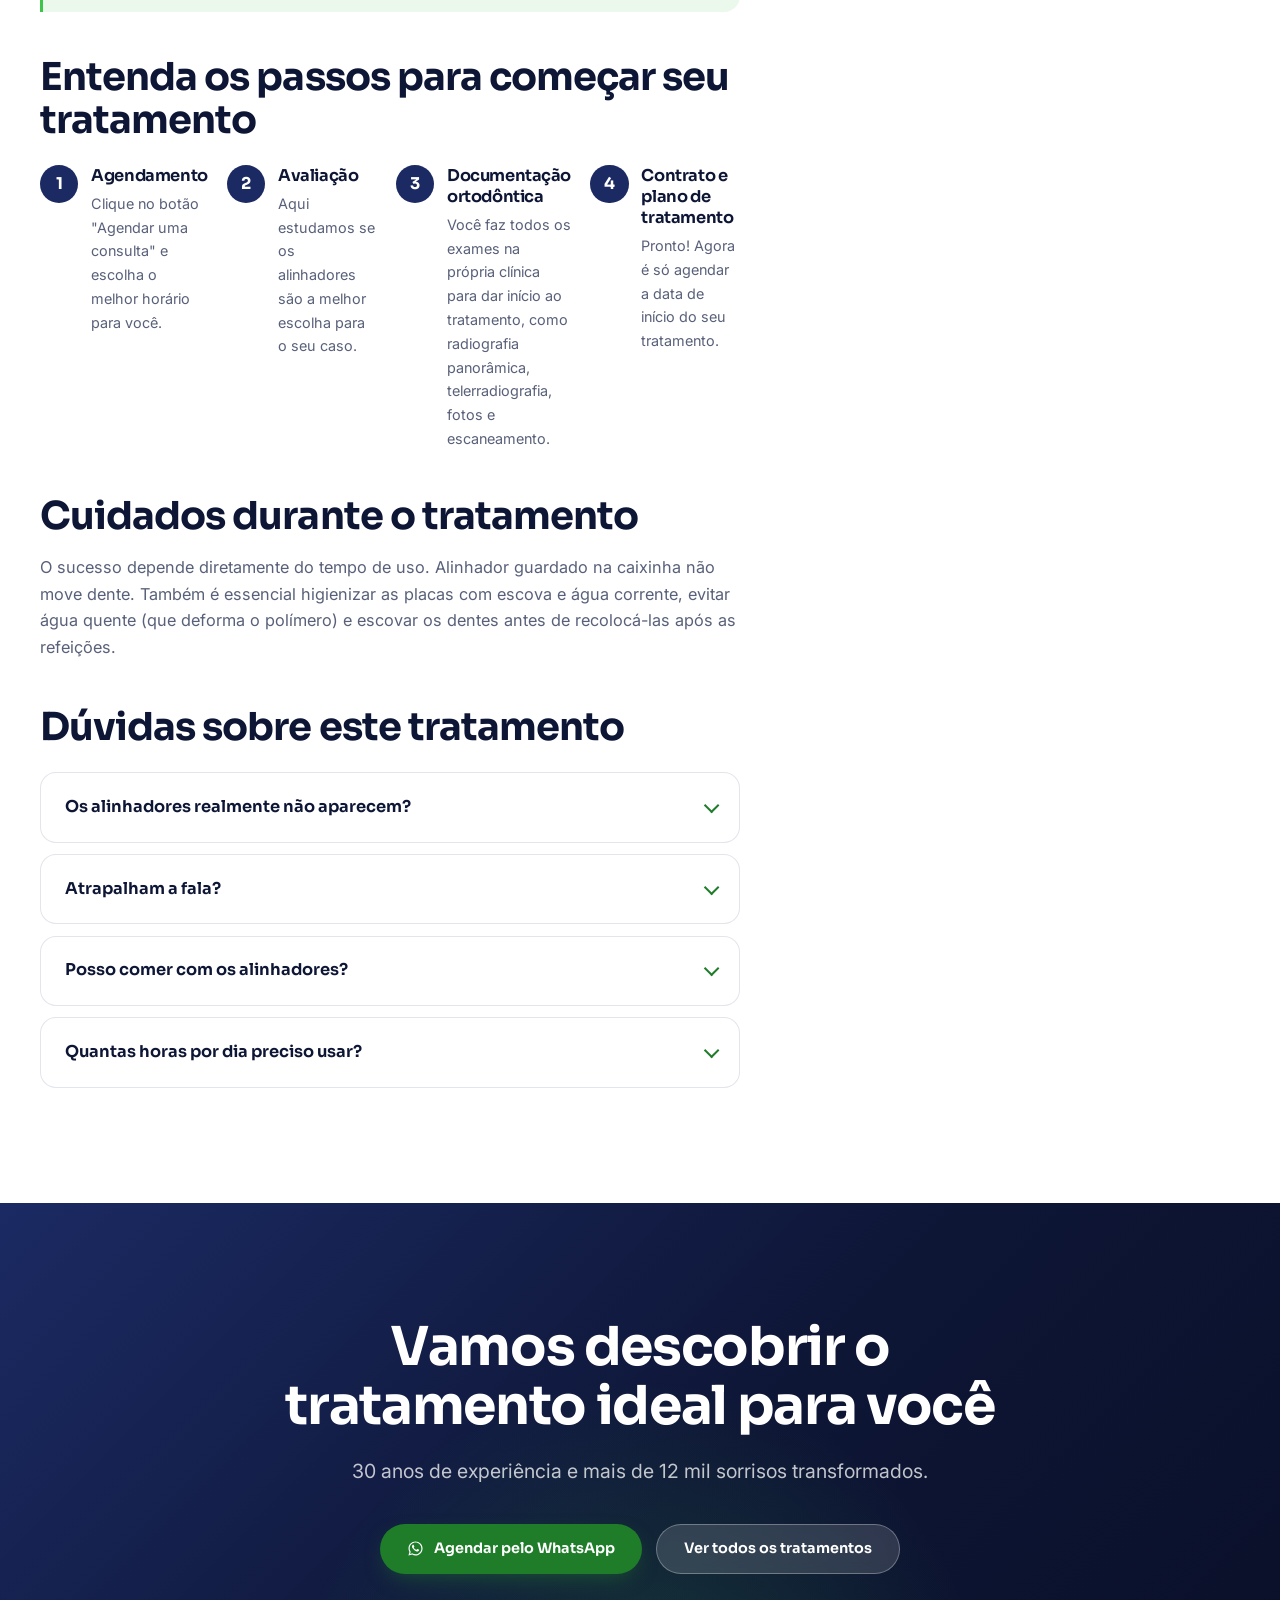
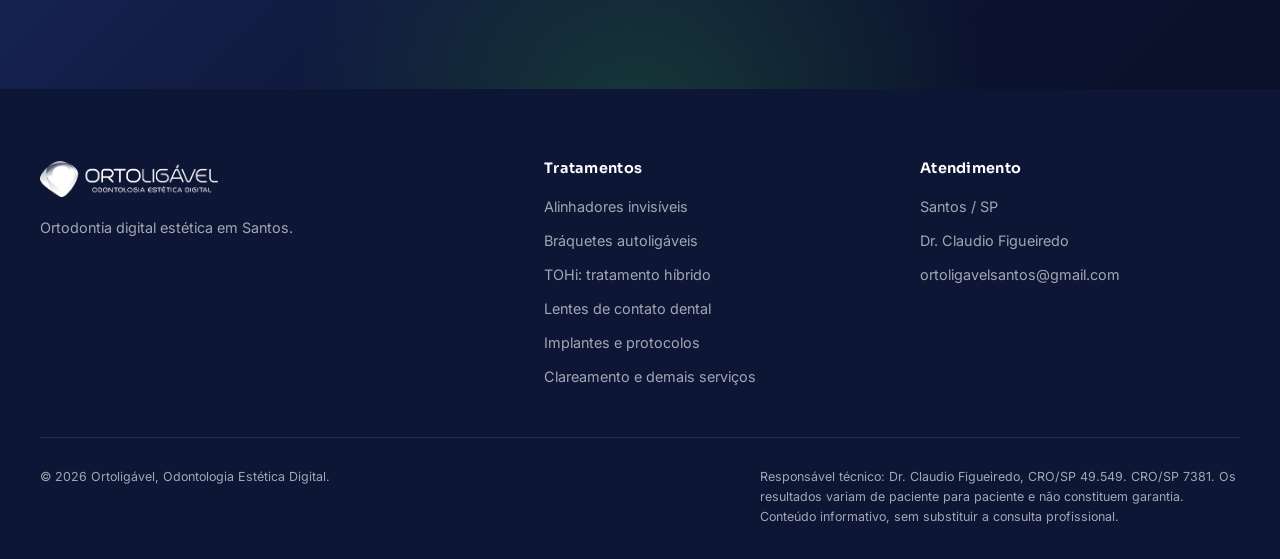
==== commit 2cae76f4: "Adiciona Depoimentos ao menu Entra entre "A clínica" e "Unidade", acompanhando a ordem das seções na" ====
--- a/tratamentos/alinhadores-invisiveis.html
+++ b/tratamentos/alinhadores-invisiveis.html
@@ -1,6 +1,13 @@
 <!doctype html>
 <html lang="pt-BR">
 <head>
+<!-- Google Tag Manager -->
+<script>(function(w,d,s,l,i){w[l]=w[l]||[];w[l].push({'gtm.start':
+new Date().getTime(),event:'gtm.js'});var f=d.getElementsByTagName(s)[0],
+j=d.createElement(s),dl=l!='dataLayer'?'&l='+l:'';j.async=true;j.src=
+'https://www.googletagmanager.com/gtm.js?id='+i+dl;f.parentNode.insertBefore(j,f);
+})(window,document,'script','dataLayer','GTM-T77Z723Q');</script>
+<!-- End Google Tag Manager -->
 <meta charset="utf-8">
 <meta name="viewport" content="width=device-width,initial-scale=1,viewport-fit=cover">
 
@@ -24,7 +31,7 @@
 <link rel="preconnect" href="https://fonts.gstatic.com" crossorigin>
 <link rel="stylesheet" href="https://fonts.googleapis.com/css2?family=Sora:wght@400;500;600;700;750&family=Inter:wght@400;500;600&display=swap" media="print" onload="this.media='all'">
 <noscript><link rel="stylesheet" href="https://fonts.googleapis.com/css2?family=Sora:wght@400;500;600;700;750&family=Inter:wght@400;500;600&display=swap"></noscript>
-<link rel="stylesheet" href="../assets/css/style.min.css?v=c3c1aa1c">
+<link rel="stylesheet" href="../assets/css/style.min.css?v=84f56520">
 
 <script type="application/ld+json">
 {
@@ -110,6 +117,10 @@
 </script>
 </head>
 <body>
+<!-- Google Tag Manager (noscript) -->
+<noscript><iframe src="https://www.googletagmanager.com/ns.html?id=GTM-T77Z723Q"
+height="0" width="0" style="display:none;visibility:hidden"></iframe></noscript>
+<!-- End Google Tag Manager (noscript) -->
 
 <a class="skip" href="#conteudo">Pular para o conteúdo</a>
 
@@ -136,6 +147,7 @@
       <a href="../index.html#resultados">Resultados</a>
       <a href="../index.html#especialista">Especialista</a>
       <a href="../index.html#estrutura">A clínica</a>
+      <a href="../index.html#depoimentos">Depoimentos</a>
       <a href="../index.html#unidades">Unidade</a>
     </nav>
     <a class="btn btn--zap hdr__cta" href="../index.html#unidades" data-orto="zap-href"><svg width="17" height="17" viewBox="0 0 24 24" fill="currentColor" aria-hidden="true"><path d="M12.04 2C6.58 2 2.13 6.45 2.13 11.91c0 1.75.46 3.45 1.32 4.95L2 22l5.25-1.38a9.87 9.87 0 0 0 4.79 1.22h.01c5.46 0 9.9-4.45 9.9-9.91 0-2.65-1.03-5.14-2.9-7.01A9.82 9.82 0 0 0 12.04 2m0 1.67c2.2 0 4.27.86 5.83 2.42a8.2 8.2 0 0 1 2.41 5.83c0 4.54-3.7 8.24-8.25 8.24a8.2 8.2 0 0 1-4.19-1.15l-.3-.18-3.12.82.83-3.04-.2-.31a8.2 8.2 0 0 1-1.26-4.39c0-4.54 3.7-8.24 8.25-8.24m4.52 9.85c-.25-.12-1.47-.72-1.69-.81-.23-.08-.39-.12-.56.13-.16.24-.64.8-.78.97-.15.16-.29.18-.54.06-.25-.13-1.05-.39-1.99-1.23-.74-.66-1.23-1.47-1.38-1.72-.14-.25-.01-.38.11-.5.11-.11.25-.29.37-.44.13-.14.17-.25.25-.41.08-.17.04-.31-.02-.43-.06-.13-.56-1.34-.76-1.84-.2-.48-.41-.42-.56-.43h-.48c-.17 0-.43.06-.66.31-.22.25-.86.85-.86 2.07 0 1.22.89 2.4 1.01 2.56.12.17 1.75 2.67 4.23 3.74.59.26 1.05.41 1.41.52.59.19 1.13.16 1.56.1.47-.07 1.47-.6 1.67-1.18.21-.58.21-1.07.15-1.18-.06-.1-.22-.16-.47-.28"/></svg> Agendar avaliação</a>
@@ -156,6 +168,7 @@
   <a href="../index.html#resultados">Resultados</a>
   <a href="../index.html#especialista">Especialista</a>
   <a href="../index.html#estrutura">A clínica</a>
+  <a href="../index.html#depoimentos">Depoimentos</a>
   <a href="../index.html#unidades">Unidade</a>
   <a class="btn btn--zap" href="../index.html#unidades" data-orto="zap-href">Agendar avaliação</a>
 </div>
--- a/assets/css/style.min.css
+++ b/assets/css/style.min.css
@@ -1 +1 @@
-:root{--marinho:#1B2A63;--marinho-900:#0E1636;--marinho-700:#25367A;--verde:#3DC44B;--verde-600:#2FA93C;--verde-txt:#1F7D2A;--verde-claro:#EAF9EC;--gelo:#F5F7FB;--gelo-200:#E6EAF3;--branco:#fff;--tinta:#141A2E;--tinta-suave:#59617A;--linha:rgba(27,42,99,.12);--display:"Sora",system-ui,-apple-system,"Segoe UI",sans-serif;--corpo:"Inter",system-ui,-apple-system,"Segoe UI",sans-serif;--t-xs:.78rem;--t-sm:.9rem;--t-base:1.02rem;--t-lg:clamp(1.1rem,1.6vw,1.22rem);--t-xl:clamp(1.35rem,2.4vw,1.7rem);--t-2xl:clamp(1.75rem,3.6vw,2.4rem);--t-3xl:clamp(2.1rem,5vw,3.35rem);--t-4xl:clamp(2.5rem,6.2vw,4.15rem);--gut:clamp(1.15rem,4vw,2rem);--sec:clamp(4rem,9vw,7.5rem);--max:1200px;--r-sm:10px;--r:16px;--r-lg:26px;--r-full:999px;--sombra:0 1px 2px rgba(14,22,54,.05),0 12px 32px -12px rgba(14,22,54,.14);--sombra-lg:0 2px 4px rgba(14,22,54,.05),0 30px 60px -22px rgba(14,22,54,.26);--ease:cubic-bezier(.22,.68,.35,1)}*,*::before,*::after{box-sizing:border-box}html{-webkit-text-size-adjust:100%}body,h1,h2,h3,h4,p,figure,blockquote,ul,ol,dl,dd{margin:0}ul[class],ol[class]{list-style:none;padding:0}html:focus-within{scroll-behavior:smooth}body{font-family:var(--corpo);font-size:var(--t-base);line-height:1.65;color:var(--tinta);background:var(--branco);-webkit-font-smoothing:antialiased;text-rendering:optimizeLegibility;overflow-x:hidden}img,picture,svg{max-width:100%;display:block}input,button,textarea,select{font:inherit;color:inherit}a{color:inherit;text-decoration:none}button{background:none;border:0;cursor:pointer}:focus-visible{outline:3px solid var(--verde);outline-offset:3px;border-radius:4px}@media (prefers-reduced-motion:reduce){html:focus-within{scroll-behavior:auto}*,*::before,*::after{animation-duration:.01ms!important;animation-iteration-count:1!important;transition-duration:.01ms!important;scroll-behavior:auto!important}}.wrap{width:min(100% - var(--gut)*2,var(--max));margin-inline:auto}.sr{position:absolute;width:1px;height:1px;padding:0;margin:-1px;overflow:hidden;clip:rect(0 0 0 0);white-space:nowrap;border:0}.skip{position:absolute;left:var(--gut);top:-100px;z-index:200;background:var(--marinho);color:#fff;padding:.8rem 1.3rem;border-radius:var(--r-sm);transition:top .2s}.skip:focus{top:.7rem}.eyebrow{font-family:var(--display);font-size:var(--t-xs);font-weight:650;letter-spacing:.16em;text-transform:uppercase;color:var(--verde-txt);display:flex;align-items:center;gap:.6rem;margin-bottom:1rem}.eyebrow::before{content:"";width:26px;height:2px;background:var(--verde);border-radius:2px;flex:none}.eyebrow.center{justify-content:center}h1,h2,h3,h4{font-family:var(--display);line-height:1.1;letter-spacing:-.025em;font-weight:700;color:var(--marinho-900)}h2{font-size:var(--t-3xl)}h3{font-size:var(--t-xl)}.lead{font-size:var(--t-lg);color:var(--tinta-suave);line-height:1.6}.hl{color:var(--verde-txt)}.sec{padding-block:var(--sec)}.sec--gelo{background:var(--gelo)}.sec-head{max-width:62ch;margin-bottom:clamp(2.5rem,5vw,3.75rem)}.sec-head.center{margin-inline:auto;text-align:center}.sec-head p{margin-top:1.1rem}.btn{display:inline-flex;align-items:center;justify-content:center;gap:.6rem;font-family:var(--display);font-weight:650;font-size:var(--t-sm);padding:.95rem 1.7rem;border-radius:var(--r-full);transition:transform .25s var(--ease),box-shadow .25s var(--ease),background .25s;will-change:transform;text-align:center;line-height:1.2}.btn svg{flex:none}.btn:hover{transform:translateY(-2px)}.btn--zap{background:var(--verde-txt);color:#fff;box-shadow:0 8px 22px -8px rgba(31,125,42,.6)}.btn--zap:hover{background:#19691F;box-shadow:0 14px 30px -10px rgba(31,125,42,.75)}.btn--marinho{background:var(--marinho);color:#fff;box-shadow:0 8px 22px -10px rgba(27,42,99,.7)}.btn--marinho:hover{background:var(--marinho-700)}.btn--ghost{border:1.5px solid var(--linha);color:var(--marinho);background:#fff}.btn--ghost:hover{border-color:var(--marinho);background:var(--gelo)}.btn--light{background:rgba(255,255,255,.14);color:#fff;border:1.5px solid rgba(255,255,255,.3);backdrop-filter:blur(6px)}.btn--light:hover{background:rgba(255,255,255,.24)}.btn--bloco{width:100%}.hdr{position:sticky;top:0;z-index:100;background:rgba(255,255,255,.82);backdrop-filter:blur(14px);border-bottom:1px solid transparent;transition:border-color .3s,box-shadow .3s}.hdr.is-stuck{border-bottom-color:var(--linha);box-shadow:0 6px 24px -18px rgba(14,22,54,.5)}.hdr__in{display:flex;align-items:center;gap:1.5rem;min-height:74px}.hdr__logo img{height:38px;width:auto}.nav{display:flex;align-items:center;gap:.35rem;margin-left:auto}.nav>a{font-family:var(--display);font-size:var(--t-sm);font-weight:550;color:var(--marinho);padding:.55rem .85rem;border-radius:var(--r-full);transition:background .2s,color .2s}.nav>a:hover{background:var(--gelo);color:var(--marinho-900)}.hdr__cta{margin-left:.6rem}.nav__drop{position:relative}.nav__drop>a{font-family:var(--display);font-size:var(--t-sm);font-weight:550;color:var(--marinho);padding:.55rem .85rem;border-radius:var(--r-full);transition:background .2s,color .2s;display:inline-flex;align-items:center;gap:.3rem}.nav__drop>a:hover{background:var(--gelo);color:var(--marinho-900)}.nav__drop>a svg{transition:transform .25s var(--ease)}.nav__drop:hover>a svg,.nav__drop:focus-within>a svg{transform:rotate(180deg)}.nav__menu{position:absolute;top:calc(100% + .6rem);left:0;z-index:50;min-width:280px;background:#fff;border:1px solid var(--linha);border-radius:var(--r);box-shadow:var(--sombra-lg);padding:.5rem;opacity:0;visibility:hidden;transform:translateY(-6px);transition:opacity .2s var(--ease),transform .2s var(--ease),visibility .2s}.nav__drop::after{content:"";position:absolute;left:0;right:0;top:100%;height:.6rem}.nav__drop:hover>.nav__menu,.nav__drop:focus-within>.nav__menu{opacity:1;visibility:visible;transform:translateY(0)}.nav__menu a{display:block;font-family:var(--corpo);font-size:var(--t-sm);font-weight:500;color:var(--marinho-900);padding:.65rem .8rem;border-radius:var(--r-sm);transition:background .15s,color .15s}.nav__menu a:hover{background:var(--verde-claro);color:var(--verde-txt)}.burger{display:none;margin-left:auto;width:44px;height:44px;border-radius:12px;align-items:center;justify-content:center;color:var(--marinho)}.burger:hover{background:var(--gelo)}@media (max-width:1000px){.nav,.hdr__cta{display:none}.burger{display:flex}}.menu{position:fixed;inset:0;z-index:150;background:var(--marinho-900);display:grid;align-content:start;gap:.2rem;padding:1.3rem var(--gut) 2.5rem;transform:translateY(-100%);transition:transform .45s var(--ease);overflow-y:auto}.menu.is-open{transform:translateY(0)}.menu__top{display:flex;align-items:center;justify-content:space-between;min-height:74px;margin-bottom:1.5rem}.menu__top img{height:36px;filter:brightness(0) invert(1)}.menu__close{width:44px;height:44px;border-radius:12px;color:#fff;display:flex;align-items:center;justify-content:center}.menu__close:hover{background:rgba(255,255,255,.1)}.menu a:not(.btn){font-family:var(--display);font-size:1.4rem;font-weight:600;color:#fff;padding:.85rem 0;border-bottom:1px solid rgba(255,255,255,.1)}.menu .btn{margin-top:1.8rem}.hero{position:relative;min-height:clamp(540px,78svh,760px);display:flex;align-items:center;background:var(--marinho-900);overflow:hidden;isolation:isolate}.hero__fundo{position:absolute;inset:0;z-index:0;display:block}.hero__fundo img{width:100%;height:100%;object-fit:cover;object-position:72% 12%;display:block}.hero::after{content:"";position:absolute;inset:0;z-index:1;pointer-events:none;background:linear-gradient(100deg,rgba(14,22,54,.94) 0%,rgba(14,22,54,.86) 26%,rgba(14,22,54,.52) 46%,rgba(14,22,54,.12) 62%,rgba(14,22,54,0) 74%)}.hero__figura{display:none}.hero__in{position:relative;z-index:2;width:min(100% - var(--gut)*2,var(--max))}.hero__txt{max-width:37rem;padding-block:clamp(2.5rem,5vw,3.5rem)}.hero h1{font-size:clamp(1.95rem,3.7vw,2.95rem);color:#fff;line-height:1.1;margin-bottom:1.15rem;text-wrap:balance}.hero h1 em{font-style:normal;color:var(--verde)}.hero__sub{font-size:var(--t-lg);color:rgba(255,255,255,.8);max-width:44ch;margin-bottom:2rem}.hero__prova{display:flex;gap:clamp(1.2rem,3vw,2.8rem);flex-wrap:wrap}.hero__prova div{display:grid;gap:.2rem}.hero__prova b{font-family:var(--display);font-size:clamp(1.5rem,3vw,2rem);font-weight:750;color:#fff;line-height:1}.hero__prova span{font-size:var(--t-xs);color:rgba(255,255,255,.66);line-height:1.35;max-width:15ch}@media (max-width:760px){.hero{min-height:auto;display:block;align-items:unset;background:var(--marinho-900)}.hero__fundo{display:none}.hero::after{display:none}.hero__figura{display:block;position:static;transform:none;width:100%;height:auto;max-height:56svh;object-fit:cover;object-position:50% 12%;margin:0 0 -6rem;-webkit-mask-image:linear-gradient(to bottom,#000 55%,transparent 100%);mask-image:linear-gradient(to bottom,#000 55%,transparent 100%)}.hero__in{width:100%}.hero__txt{max-width:none;padding:clamp(1.6rem,6vw,2.2rem) var(--gut) clamp(2rem,7vw,2.6rem)}.hero h1{font-size:clamp(1.7rem,7vw,2.15rem);margin-bottom:1rem}.hero__sub{font-size:var(--t-sm);max-width:none;margin-bottom:1.8rem}.hero__prova{gap:1.2rem 1.8rem}.hero__prova b{font-size:1.35rem}}.trats{display:grid;grid-template-columns:repeat(auto-fit,minmax(310px,1fr));gap:1.2rem}.trat{display:flex;flex-direction:column;background:#fff;border:1px solid var(--linha);border-radius:var(--r);position:relative;padding:1.9rem 1.7rem 1.7rem;transition:transform .3s var(--ease),box-shadow .3s var(--ease),border-color .3s;overflow:hidden}.trat--com-capa{padding:0}.trat::after{content:"";position:absolute;inset:0 auto auto 0;width:100%;height:3px;z-index:2;background:linear-gradient(90deg,var(--verde),var(--marinho));transform:scaleX(0);transform-origin:left;transition:transform .45s var(--ease)}.trat:hover{transform:translateY(-5px);box-shadow:var(--sombra-lg);border-color:transparent}.trat:hover::after{transform:scaleX(1)}.trat__capa{position:relative;aspect-ratio:4/3;overflow:hidden;background:var(--marinho-900)}.trat__capa img{width:100%;height:100%;object-fit:cover;display:block;transition:transform .5s var(--ease)}.trat:hover .trat__capa img{transform:scale(1.05)}.trat__corpo{padding:1.5rem 1.7rem 1.7rem;display:flex;flex-direction:column;flex:1}.trat__ico{width:50px;height:50px;border-radius:14px;background:var(--verde-claro);color:var(--verde-txt);display:grid;place-items:center;margin-bottom:1.2rem;flex:none}.trat h3{margin-bottom:.65rem}.trat h3 a{transition:color .2s}.trat h3 a:hover{color:var(--verde-txt)}.trat p{color:var(--tinta-suave);font-size:var(--t-sm);margin-bottom:1.4rem;flex:1}.trat__link{font-family:var(--display);font-weight:650;font-size:var(--t-sm);color:var(--marinho);display:inline-flex;align-items:center;gap:.4rem;transition:gap .25s,color .25s}.trat:hover .trat__link{gap:.75rem;color:var(--verde-txt)}.trat__tag{position:absolute;top:1.3rem;right:1.3rem;z-index:3;font-size:.66rem;font-weight:700;letter-spacing:.08em;text-transform:uppercase;background:var(--marinho);color:#fff;padding:.3rem .6rem;border-radius:var(--r-full)}.casos__top{display:flex;align-items:end;justify-content:space-between;gap:2rem;flex-wrap:wrap;margin-bottom:2.5rem}.casos__nav{display:flex;gap:.5rem}.casos__nav button{width:46px;height:46px;border-radius:50%;border:1.5px solid var(--linha);color:var(--marinho);display:grid;place-items:center;background:#fff;transition:background .2s,border-color .2s,transform .2s}.casos__nav button:hover:not(:disabled){background:var(--marinho);color:#fff;border-color:var(--marinho)}.casos__nav button:disabled{opacity:.35;cursor:not-allowed}.trilho{display:flex;gap:1.2rem;overflow-x:auto;scroll-snap-type:x mandatory;padding-bottom:1.2rem;margin-inline:calc(var(--gut) * -1);padding-inline:var(--gut);scrollbar-width:none;-ms-overflow-style:none}.trilho::-webkit-scrollbar{display:none}.trilho{align-items:stretch}.trilho>*{scroll-snap-align:start;flex:none}.cmp{width:min(330px,80vw);border-radius:var(--r);overflow:hidden;background:#fff;box-shadow:var(--sombra);border:1px solid var(--linha)}.cmp__vis{position:relative;aspect-ratio:436/558;overflow:hidden;background:var(--gelo-200)}.cmp__vis picture{display:block;width:100%;height:100%}.cmp__vis img{width:100%;height:100%;object-fit:cover;display:block}.cmp__meta{padding:1.1rem 1.3rem;display:flex;align-items:center;justify-content:space-between;gap:1rem;border-top:1px solid var(--linha)}.cmp__meta b{font-family:var(--display);font-size:var(--t-sm);color:var(--marinho-900);font-weight:650}.cmp__meta span{font-size:var(--t-xs);color:var(--tinta-suave)}.cmp__badge{font-size:.68rem;font-weight:700;color:var(--verde-txt);background:var(--verde-claro);padding:.28rem .6rem;border-radius:var(--r-full);white-space:nowrap}.casos__aviso{margin-top:2rem;font-size:var(--t-xs);color:var(--tinta-suave);max-width:70ch;padding-left:1rem;border-left:2px solid var(--gelo-200)}.autoridade{background:var(--marinho-900);color:#fff;position:relative;overflow:hidden}.autoridade::before{content:"";position:absolute;width:640px;height:640px;border-radius:50%;background:radial-gradient(circle,rgba(61,196,75,.22),transparent 68%);top:-260px;right:-180px;pointer-events:none}.autoridade h2,.autoridade h3{color:#fff}.autoridade .lead{color:rgba(255,255,255,.72)}.autoridade .lista+.lead{margin-top:1.1rem;margin-bottom:1.5rem}.autoridade .eyebrow{color:var(--verde)}.autoridade .lista li{color:rgba(255,255,255,.72)}.autoridade .lista b{color:#fff}.aut__grid{display:grid;grid-template-columns:.85fr 1.15fr;gap:clamp(2rem,5vw,4.5rem);align-items:center;position:relative;z-index:1}.aut__foto{position:relative}.aut__foto picture{display:block;width:100%;aspect-ratio:4/4.4;overflow:hidden;border-radius:var(--r-lg);background:linear-gradient(180deg,rgba(61,196,75,.12),rgba(27,42,99,.35))}.aut__foto img{width:100%;height:100%;object-fit:cover;object-position:50% 4%}.aut__assinatura{position:absolute;bottom:1.4rem;left:1.4rem;right:1.4rem;background:rgba(14,22,54,.72);backdrop-filter:blur(10px);border:1px solid rgba(255,255,255,.14);border-radius:var(--r);padding:1rem 1.2rem}.aut__assinatura b{display:block;font-family:var(--display);font-size:var(--t-sm);font-weight:700}.aut__assinatura span{font-size:var(--t-xs);color:rgba(255,255,255,.65)}.aut__creds{display:grid;grid-template-columns:repeat(auto-fit,minmax(190px,1fr));gap:1rem;margin:2rem 0 2.4rem}.aut__cred{background:rgba(255,255,255,.055);border:1px solid rgba(255,255,255,.12);border-radius:var(--r);padding:1.15rem 1.2rem}.aut__cred b{display:block;font-family:var(--display);font-size:1.45rem;font-weight:750;color:var(--verde);line-height:1;margin-bottom:.4rem}.aut__cred span{font-size:var(--t-xs);color:rgba(255,255,255,.72);line-height:1.45;display:block}.aut__carrossel{margin-top:clamp(3rem,6vw,4.5rem);position:relative;z-index:1}.aut__carrossel .trilho{padding-bottom:1.5rem}.marco{width:min(290px,78vw);background:rgba(255,255,255,.055);border:1px solid rgba(255,255,255,.12);border-radius:var(--r);overflow:hidden;display:flex;flex-direction:column}.marco picture{display:block;width:100%;aspect-ratio:16/10;overflow:hidden;background:rgba(255,255,255,.05)}.marco img{width:100%;height:100%;object-fit:cover;object-position:50% 15%;display:block}.marco__txt{padding:1.1rem 1.25rem 1.3rem}.marco__ano{font-family:var(--display);font-size:var(--t-xs);font-weight:700;letter-spacing:.12em;color:var(--verde);display:block;margin-bottom:.35rem}.marco__txt b{display:block;font-family:var(--display);font-size:var(--t-sm);font-weight:650;color:#fff;margin-bottom:.3rem;line-height:1.3}.marco__txt p{font-size:var(--t-xs);color:rgba(255,255,255,.62);line-height:1.5}.aut__carrossel .casos__nav button{background:rgba(255,255,255,.07);border-color:rgba(255,255,255,.18);color:#fff}.aut__carrossel .casos__nav button:hover:not(:disabled){background:var(--verde);border-color:var(--verde)}@media (max-width:900px){.aut__grid{grid-template-columns:1fr}.aut__foto{max-width:420px}}.estrutura__grid{display:grid;grid-template-columns:1fr 1fr;gap:clamp(2rem,5vw,4rem);align-items:center}.estrutura__fotos{display:grid;gap:1rem}.estrutura__fotos>picture{display:block;width:100%;aspect-ratio:16/10;overflow:hidden;border-radius:var(--r);box-shadow:var(--sombra)}.estrutura__fotos>picture img{width:100%;height:100%;object-fit:cover}.estrutura__fotos-par{display:grid;grid-template-columns:1fr 1fr;gap:1rem}.estrutura__fotos-par picture{display:block;width:100%;aspect-ratio:16/10;overflow:hidden;border-radius:var(--r);box-shadow:var(--sombra)}.estrutura__fotos-par img{width:100%;height:100%;object-fit:cover}.lista{display:grid;gap:1.1rem;margin-top:2rem;list-style:none;padding:0}.lista li{display:flex;gap:.9rem;align-items:flex-start;font-size:var(--t-sm);color:var(--tinta-suave)}.lista svg{flex:none;color:var(--verde-txt);margin-top:.15rem}.lista b{color:var(--marinho-900);font-weight:650}@media (max-width:860px){.estrutura__grid{grid-template-columns:1fr}}.unidades{display:grid;grid-template-columns:repeat(auto-fit,minmax(330px,1fr));gap:1.4rem}.uni{background:#fff;border:1px solid var(--linha);border-radius:var(--r);display:flex;flex-direction:column;overflow:hidden;transition:box-shadow .3s var(--ease),transform .3s var(--ease)}.uni:hover{box-shadow:var(--sombra-lg);transform:translateY(-4px)}.uni__mapa{position:relative;aspect-ratio:16/9;background:var(--gelo-200);border-bottom:1px solid var(--linha)}.uni__mapa iframe{width:100%;height:100%;border:0;display:block}.uni__corpo{padding:1.8rem;display:flex;flex-direction:column;flex:1}.uni__cidade{display:flex;align-items:center;gap:.7rem;margin-bottom:1.3rem}.uni__cidade h3{font-size:var(--t-xl)}.uni__uf{font-family:var(--display);font-size:.7rem;font-weight:700;letter-spacing:.08em;background:var(--marinho);color:#fff;padding:.25rem .55rem;border-radius:6px}.uni__dados{display:grid;gap:.9rem;margin-bottom:1.8rem;flex:1}.uni__dado{display:flex;gap:.8rem;align-items:flex-start;font-size:var(--t-sm);color:var(--tinta-suave)}.uni__dado svg{flex:none;color:var(--verde-txt);margin-top:.2rem}.uni__acoes{display:grid;gap:.6rem}.faq details ul{list-style:none;padding:0}.uni__acoes .btn{width:100%}.faq{max-width:820px;margin-inline:auto;display:grid;gap:.7rem}.faq details{background:#fff;border:1px solid var(--linha);border-radius:var(--r);overflow:hidden;transition:border-color .25s,box-shadow .25s}.faq details[open]{border-color:rgba(61,196,75,.45);box-shadow:var(--sombra)}.faq summary{cursor:pointer;list-style:none;padding:1.3rem 1.5rem;font-family:var(--display);font-weight:650;font-size:var(--t-base);color:var(--marinho-900);display:flex;align-items:center;justify-content:space-between;gap:1.5rem}.faq summary::-webkit-details-marker{display:none}.faq summary::after{content:"";flex:none;width:11px;height:11px;border-right:2.5px solid var(--verde-txt);border-bottom:2.5px solid var(--verde-txt);transform:rotate(45deg) translateY(-3px);transition:transform .3s var(--ease)}.faq details[open] summary::after{transform:rotate(225deg) translateY(-3px)}.faq__corpo{padding:0 1.5rem 1.4rem;color:var(--tinta-suave);font-size:var(--t-sm);max-width:68ch}.cta{background:linear-gradient(135deg,var(--marinho) 0%,var(--marinho-900) 55%,#0A1029 100%);color:#fff;text-align:center;position:relative;overflow:hidden}.cta::before{content:"";position:absolute;width:760px;height:760px;border-radius:50%;background:radial-gradient(circle,rgba(61,196,75,.2),transparent 65%);bottom:-420px;left:50%;transform:translateX(-50%);pointer-events:none}.cta__in{position:relative;z-index:1;max-width:760px;margin-inline:auto}.cta h2{color:#fff;margin-bottom:1.2rem}.cta p{color:rgba(255,255,255,.75);font-size:var(--t-lg);margin-bottom:2.3rem}.cta__acoes{display:flex;gap:.9rem;justify-content:center;flex-wrap:wrap}.ft{background:var(--marinho-900);color:rgba(255,255,255,.62);padding-block:clamp(3rem,6vw,4.5rem) 2rem;font-size:var(--t-sm)}.ft__grid{display:grid;grid-template-columns:1.4fr 1fr 1fr;gap:clamp(2rem,5vw,3.5rem);margin-bottom:3rem}.ft__logo{height:36px;width:auto;filter:brightness(0) invert(1);margin-bottom:1.2rem}.ft h4{color:#fff;font-size:var(--t-sm);margin-bottom:1.1rem;font-weight:650;letter-spacing:.02em}.ft ul{display:grid;gap:.65rem;list-style:none;padding:0;margin:0}.ft a:hover{color:var(--verde)}.ft__social{display:flex;gap:.7rem;margin-top:1.4rem}.ft__social a{width:40px;height:40px;border-radius:50%;background:rgba(255,255,255,.08);display:grid;place-items:center;color:#fff;transition:background .25s}.ft__social a:hover{background:var(--verde)}.ft__base{border-top:1px solid rgba(255,255,255,.1);padding-top:1.8rem;display:flex;justify-content:space-between;gap:1.5rem;flex-wrap:wrap;font-size:var(--t-xs)}.ft__legal{max-width:60ch;line-height:1.6}@media (max-width:760px){.ft__grid{grid-template-columns:1fr}}.zap{position:fixed;right:clamp(1rem,3vw,1.7rem);bottom:clamp(1rem,3vw,1.7rem);z-index:90;width:58px;height:58px;border-radius:50%;background:var(--verde);color:#fff;display:grid;place-items:center;box-shadow:0 10px 30px -8px rgba(61,196,75,.8);transition:transform .3s var(--ease),opacity .3s}.zap:hover{transform:scale(1.08)}.zap::after{content:"";position:absolute;inset:0;border-radius:50%;border:2px solid var(--verde);animation:pulso 2.6s ease-out infinite}@keyframes pulso{0%{transform:scale(1);opacity:.7}100%{transform:scale(1.6);opacity:0}}@media (prefers-reduced-motion:reduce){.zap::after{animation:none}}@media (max-width:480px){.zap{width:50px;height:50px}}.rev{opacity:0;transform:translateY(22px);transition:opacity .7s var(--ease),transform .7s var(--ease)}.rev.is-in{opacity:1;transform:none}@media (prefers-reduced-motion:reduce){.rev{opacity:1;transform:none}}.pg-hero{background:var(--gelo);padding-block:clamp(2.5rem,5vw,4rem) clamp(3rem,6vw,4.5rem)}.pg-hero__grid{display:grid;grid-template-columns:1.1fr .9fr;gap:clamp(2rem,5vw,3.5rem);align-items:center}.pg-hero h1{font-size:var(--t-3xl);margin-bottom:1.2rem}.pg-hero picture{display:block;width:100%;aspect-ratio:4/3;overflow:hidden;border-radius:var(--r-lg);box-shadow:var(--sombra-lg);background:var(--gelo-200)}.pg-hero img{width:100%;height:100%;object-fit:cover;object-position:50% 22%}@media (max-width:860px){.pg-hero__grid{grid-template-columns:1fr}.pg-hero img{order:-1}}.crumbs{font-size:var(--t-xs);color:var(--tinta-suave);margin-bottom:1.5rem;display:flex;gap:.5rem;flex-wrap:wrap;align-items:center}.crumbs a:hover{color:var(--verde-txt)}.crumbs span{opacity:.5}.prosa{max-width:70ch}.prosa h2{font-size:var(--t-2xl);margin:2.8rem 0 1rem}.prosa h2:first-child{margin-top:0}.prosa h3{font-size:var(--t-lg);margin:2rem 0 .7rem}.prosa p{margin-bottom:1.15rem;color:var(--tinta-suave)}.prosa ul{display:grid;gap:.75rem;margin:0 0 1.5rem;list-style:none;padding:0}.prosa ul li{display:flex;gap:.8rem;align-items:flex-start;color:var(--tinta-suave);font-size:var(--t-sm)}.prosa ul svg{flex:none;color:var(--verde-txt);margin-top:.2rem}.prosa strong{color:var(--marinho-900);font-weight:650}.destaque{background:var(--verde-claro);border-left:3px solid var(--verde);border-radius:0 var(--r) var(--r) 0;padding:1.4rem 1.6rem;margin:2rem 0}.destaque p{color:var(--marinho-900);margin:0;font-size:var(--t-sm)}.beneficios{display:grid;grid-template-columns:repeat(auto-fill,minmax(200px,1fr));gap:.7rem;margin:0 0 1.5rem;list-style:none;padding:0}.beneficios li{display:flex;align-items:center;gap:.6rem;background:var(--gelo);border:1px solid var(--linha);border-radius:var(--r-sm);padding:.75rem .9rem;font-size:var(--t-sm);font-weight:550;color:var(--marinho-900)}.beneficios svg{flex:none;color:var(--verde-txt)}.passos{display:grid;gap:1.5rem 1.2rem;margin:1.5rem 0 2rem;grid-template-columns:repeat(2,1fr)}@media (min-width:640px){.passos{grid-template-columns:repeat(4,1fr)}}.passos--muitos{grid-template-columns:repeat(auto-fit,minmax(220px,1fr))}.passo{position:relative;padding-left:3.2rem}.passo__num{position:absolute;left:0;top:0;width:2.4rem;height:2.4rem;border-radius:50%;background:var(--marinho);color:#fff;display:grid;place-items:center;font-family:var(--display);font-weight:700;font-size:var(--t-base);flex:none}.passo h4{font-family:var(--display);font-size:var(--t-base);font-weight:650;color:var(--marinho-900);margin-bottom:.35rem;line-height:1.3}.passo p{font-size:var(--t-sm);color:var(--tinta-suave);margin:0}.casos-grid{display:grid;grid-template-columns:repeat(auto-fit,minmax(220px,1fr));gap:1rem;margin:1.5rem 0 2rem}.casos-grid .cmp{width:100%}.pg-grid{display:grid;grid-template-columns:1fr 340px;gap:clamp(2rem,5vw,4rem);align-items:start}@media (max-width:980px){.pg-grid{grid-template-columns:1fr}}.lateral{position:sticky;top:100px;background:var(--gelo);border-radius:var(--r);padding:1.8rem 1.6rem;border:1px solid var(--linha)}.lateral h3{font-size:var(--t-lg);margin-bottom:.8rem}.lateral p{font-size:var(--t-sm);color:var(--tinta-suave);margin-bottom:1.4rem}.lateral .btn{width:100%;margin-bottom:.6rem}.lateral__outros{margin-top:1.8rem;padding-top:1.5rem;border-top:1px solid var(--linha)}.lateral__outros h4{font-family:var(--display);font-size:var(--t-xs);letter-spacing:.1em;text-transform:uppercase;color:var(--tinta-suave);margin-bottom:.9rem}.lateral__outros ul{display:grid;gap:.55rem;list-style:none;padding:0;margin:0}.lateral__outros a{font-size:var(--t-sm);color:var(--marinho);font-weight:500;display:flex;gap:.45rem;align-items:center;transition:gap .2s,color .2s}.lateral__outros a:hover{gap:.7rem;color:var(--verde-txt)}.falta{background:#FFF4E5;color:#7A4B00;border:1px dashed #E0A64A;padding:.1rem .45rem;border-radius:5px;font-size:.85em;font-weight:600}+:root{--marinho:#1B2A63;--marinho-900:#0E1636;--marinho-700:#25367A;--verde:#3DC44B;--verde-600:#2FA93C;--verde-txt:#1F7D2A;--verde-claro:#EAF9EC;--gelo:#F5F7FB;--gelo-200:#E6EAF3;--branco:#fff;--tinta:#141A2E;--tinta-suave:#59617A;--linha:rgba(27,42,99,.12);--display:"Sora",system-ui,-apple-system,"Segoe UI",sans-serif;--corpo:"Inter",system-ui,-apple-system,"Segoe UI",sans-serif;--t-xs:.78rem;--t-sm:.9rem;--t-base:1.02rem;--t-lg:clamp(1.1rem,1.6vw,1.22rem);--t-xl:clamp(1.35rem,2.4vw,1.7rem);--t-2xl:clamp(1.75rem,3.6vw,2.4rem);--t-3xl:clamp(2.1rem,5vw,3.35rem);--t-4xl:clamp(2.5rem,6.2vw,4.15rem);--gut:clamp(1.15rem,4vw,2rem);--sec:clamp(4rem,9vw,7.5rem);--max:1200px;--r-sm:10px;--r:16px;--r-lg:26px;--r-full:999px;--sombra:0 1px 2px rgba(14,22,54,.05),0 12px 32px -12px rgba(14,22,54,.14);--sombra-lg:0 2px 4px rgba(14,22,54,.05),0 30px 60px -22px rgba(14,22,54,.26);--ease:cubic-bezier(.22,.68,.35,1)}*,*::before,*::after{box-sizing:border-box}html{-webkit-text-size-adjust:100%}body,h1,h2,h3,h4,p,figure,blockquote,ul,ol,dl,dd{margin:0}ul[class],ol[class]{list-style:none;padding:0}html:focus-within{scroll-behavior:smooth}body{font-family:var(--corpo);font-size:var(--t-base);line-height:1.65;color:var(--tinta);background:var(--branco);-webkit-font-smoothing:antialiased;text-rendering:optimizeLegibility;overflow-x:hidden}img,picture,svg{max-width:100%;display:block}input,button,textarea,select{font:inherit;color:inherit}a{color:inherit;text-decoration:none}button{background:none;border:0;cursor:pointer}:focus-visible{outline:3px solid var(--verde);outline-offset:3px;border-radius:4px}@media (prefers-reduced-motion:reduce){html:focus-within{scroll-behavior:auto}*,*::before,*::after{animation-duration:.01ms!important;animation-iteration-count:1!important;transition-duration:.01ms!important;scroll-behavior:auto!important}}.wrap{width:min(100% - var(--gut)*2,var(--max));margin-inline:auto}.sr{position:absolute;width:1px;height:1px;padding:0;margin:-1px;overflow:hidden;clip:rect(0 0 0 0);white-space:nowrap;border:0}.skip{position:absolute;left:var(--gut);top:-100px;z-index:200;background:var(--marinho);color:#fff;padding:.8rem 1.3rem;border-radius:var(--r-sm);transition:top .2s}.skip:focus{top:.7rem}.eyebrow{font-family:var(--display);font-size:var(--t-xs);font-weight:650;letter-spacing:.16em;text-transform:uppercase;color:var(--verde-txt);display:flex;align-items:center;gap:.6rem;margin-bottom:1rem}.eyebrow::before{content:"";width:26px;height:2px;background:var(--verde);border-radius:2px;flex:none}.eyebrow.center{justify-content:center}h1,h2,h3,h4{font-family:var(--display);line-height:1.1;letter-spacing:-.025em;font-weight:700;color:var(--marinho-900)}h2{font-size:var(--t-3xl)}h3{font-size:var(--t-xl)}.lead{font-size:var(--t-lg);color:var(--tinta-suave);line-height:1.6}.hl{color:var(--verde-txt)}.sec{padding-block:var(--sec)}.sec--gelo{background:var(--gelo)}.sec-head{max-width:62ch;margin-bottom:clamp(2.5rem,5vw,3.75rem)}.sec-head.center{margin-inline:auto;text-align:center}.sec-head p{margin-top:1.1rem}.btn{display:inline-flex;align-items:center;justify-content:center;gap:.6rem;font-family:var(--display);font-weight:650;font-size:var(--t-sm);padding:.95rem 1.7rem;border-radius:var(--r-full);transition:transform .25s var(--ease),box-shadow .25s var(--ease),background .25s;will-change:transform;text-align:center;line-height:1.2}.btn svg{flex:none}.btn:hover{transform:translateY(-2px)}.btn--zap{background:var(--verde-txt);color:#fff;box-shadow:0 8px 22px -8px rgba(31,125,42,.6)}.btn--zap:hover{background:#19691F;box-shadow:0 14px 30px -10px rgba(31,125,42,.75)}.btn--marinho{background:var(--marinho);color:#fff;box-shadow:0 8px 22px -10px rgba(27,42,99,.7)}.btn--marinho:hover{background:var(--marinho-700)}.btn--ghost{border:1.5px solid var(--linha);color:var(--marinho);background:#fff}.btn--ghost:hover{border-color:var(--marinho);background:var(--gelo)}.btn--light{background:rgba(255,255,255,.14);color:#fff;border:1.5px solid rgba(255,255,255,.3);backdrop-filter:blur(6px)}.btn--light:hover{background:rgba(255,255,255,.24)}.btn--bloco{width:100%}.hdr{position:sticky;top:0;z-index:100;background:rgba(255,255,255,.82);backdrop-filter:blur(14px);border-bottom:1px solid transparent;transition:border-color .3s,box-shadow .3s}.hdr.is-stuck{border-bottom-color:var(--linha);box-shadow:0 6px 24px -18px rgba(14,22,54,.5)}.hdr__in{display:flex;align-items:center;gap:1.5rem;min-height:74px}.hdr__logo img{height:38px;width:auto}.nav{display:flex;align-items:center;gap:.35rem;margin-left:auto}.nav>a{font-family:var(--display);font-size:var(--t-sm);font-weight:550;color:var(--marinho);padding:.55rem .85rem;border-radius:var(--r-full);transition:background .2s,color .2s}.nav>a:hover{background:var(--gelo);color:var(--marinho-900)}.hdr__cta{margin-left:.6rem}.nav__drop{position:relative}.nav__drop>a{font-family:var(--display);font-size:var(--t-sm);font-weight:550;color:var(--marinho);padding:.55rem .85rem;border-radius:var(--r-full);transition:background .2s,color .2s;display:inline-flex;align-items:center;gap:.3rem}.nav__drop>a:hover{background:var(--gelo);color:var(--marinho-900)}.nav__drop>a svg{transition:transform .25s var(--ease)}.nav__drop:hover>a svg,.nav__drop:focus-within>a svg{transform:rotate(180deg)}.nav__menu{position:absolute;top:calc(100% + .6rem);left:0;z-index:50;min-width:280px;background:#fff;border:1px solid var(--linha);border-radius:var(--r);box-shadow:var(--sombra-lg);padding:.5rem;opacity:0;visibility:hidden;transform:translateY(-6px);transition:opacity .2s var(--ease),transform .2s var(--ease),visibility .2s}.nav__drop::after{content:"";position:absolute;left:0;right:0;top:100%;height:.6rem}.nav__drop:hover>.nav__menu,.nav__drop:focus-within>.nav__menu{opacity:1;visibility:visible;transform:translateY(0)}.nav__menu a{display:block;font-family:var(--corpo);font-size:var(--t-sm);font-weight:500;color:var(--marinho-900);padding:.65rem .8rem;border-radius:var(--r-sm);transition:background .15s,color .15s}.nav__menu a:hover{background:var(--verde-claro);color:var(--verde-txt)}.burger{display:none;margin-left:auto;width:44px;height:44px;border-radius:12px;align-items:center;justify-content:center;color:var(--marinho)}.burger:hover{background:var(--gelo)}@media (max-width:1000px){.nav,.hdr__cta{display:none}.burger{display:flex}}.menu{position:fixed;inset:0;z-index:150;background:var(--marinho-900);display:grid;align-content:start;gap:.2rem;padding:1.3rem var(--gut) 2.5rem;transform:translateY(-100%);transition:transform .45s var(--ease);overflow-y:auto}.menu.is-open{transform:translateY(0)}.menu__top{display:flex;align-items:center;justify-content:space-between;min-height:74px;margin-bottom:1.5rem}.menu__top img{height:36px;filter:brightness(0) invert(1)}.menu__close{width:44px;height:44px;border-radius:12px;color:#fff;display:flex;align-items:center;justify-content:center}.menu__close:hover{background:rgba(255,255,255,.1)}.menu a:not(.btn){font-family:var(--display);font-size:1.4rem;font-weight:600;color:#fff;padding:.85rem 0;border-bottom:1px solid rgba(255,255,255,.1)}.menu .btn{margin-top:1.8rem}.hero{position:relative;min-height:clamp(540px,78svh,760px);display:flex;align-items:center;background:var(--marinho-900);overflow:hidden;isolation:isolate}.hero__fundo{position:absolute;inset:0;z-index:0;display:block}.hero__fundo img{width:100%;height:100%;object-fit:cover;object-position:72% 12%;display:block}.hero::after{content:"";position:absolute;inset:0;z-index:1;pointer-events:none;background:linear-gradient(100deg,rgba(14,22,54,.94) 0%,rgba(14,22,54,.86) 26%,rgba(14,22,54,.52) 46%,rgba(14,22,54,.12) 62%,rgba(14,22,54,0) 74%)}.hero__figura{display:none}.hero__in{position:relative;z-index:2;width:min(100% - var(--gut)*2,var(--max))}.hero__txt{max-width:37rem;padding-block:clamp(2.5rem,5vw,3.5rem)}.hero h1{font-size:clamp(1.95rem,3.7vw,2.95rem);color:#fff;line-height:1.1;margin-bottom:1.15rem;text-wrap:balance}.hero h1 em{font-style:normal;color:var(--verde)}.hero__sub{font-size:var(--t-lg);color:rgba(255,255,255,.8);max-width:44ch;margin-bottom:2rem}.hero__prova{display:flex;gap:clamp(1.2rem,3vw,2.8rem);flex-wrap:wrap}.hero__prova div{display:grid;gap:.2rem}.hero__prova b{font-family:var(--display);font-size:clamp(1.5rem,3vw,2rem);font-weight:750;color:#fff;line-height:1}.hero__prova span{font-size:var(--t-xs);color:rgba(255,255,255,.66);line-height:1.35;max-width:15ch}@media (max-width:760px){.hero{min-height:auto;display:block;align-items:unset;background:var(--marinho-900)}.hero__fundo{display:none}.hero::after{display:none}.hero__figura{display:block;position:static;transform:none;width:100%;height:auto;max-height:56svh;object-fit:cover;object-position:50% 12%;margin:0 0 -6rem;-webkit-mask-image:linear-gradient(to bottom,#000 55%,transparent 100%);mask-image:linear-gradient(to bottom,#000 55%,transparent 100%)}.hero__in{width:100%}.hero__txt{max-width:none;padding:clamp(1.6rem,6vw,2.2rem) var(--gut) clamp(2rem,7vw,2.6rem)}.hero h1{font-size:clamp(1.7rem,7vw,2.15rem);margin-bottom:1rem}.hero__sub{font-size:var(--t-sm);max-width:none;margin-bottom:1.8rem}.hero__prova{gap:1.2rem 1.8rem}.hero__prova b{font-size:1.35rem}}.trats{display:grid;grid-template-columns:repeat(auto-fit,minmax(310px,1fr));gap:1.2rem}.trat{display:flex;flex-direction:column;background:#fff;border:1px solid var(--linha);border-radius:var(--r);position:relative;padding:1.9rem 1.7rem 1.7rem;transition:transform .3s var(--ease),box-shadow .3s var(--ease),border-color .3s;overflow:hidden}.trat--com-capa{padding:0}.trat::after{content:"";position:absolute;inset:0 auto auto 0;width:100%;height:3px;z-index:2;background:linear-gradient(90deg,var(--verde),var(--marinho));transform:scaleX(0);transform-origin:left;transition:transform .45s var(--ease)}.trat:hover{transform:translateY(-5px);box-shadow:var(--sombra-lg);border-color:transparent}.trat:hover::after{transform:scaleX(1)}.trat__capa{position:relative;aspect-ratio:4/3;overflow:hidden;background:var(--marinho-900)}.trat__capa img{width:100%;height:100%;object-fit:cover;display:block;transition:transform .5s var(--ease)}.trat:hover .trat__capa img{transform:scale(1.05)}.trat__corpo{padding:1.5rem 1.7rem 1.7rem;display:flex;flex-direction:column;flex:1}.trat__ico{width:50px;height:50px;border-radius:14px;background:var(--verde-claro);color:var(--verde-txt);display:grid;place-items:center;margin-bottom:1.2rem;flex:none}.trat h3{margin-bottom:.65rem}.trat h3 a{transition:color .2s}.trat h3 a:hover{color:var(--verde-txt)}.trat p{color:var(--tinta-suave);font-size:var(--t-sm);margin-bottom:1.4rem;flex:1}.trat__link{font-family:var(--display);font-weight:650;font-size:var(--t-sm);color:var(--marinho);display:inline-flex;align-items:center;gap:.4rem;transition:gap .25s,color .25s}.trat:hover .trat__link{gap:.75rem;color:var(--verde-txt)}.trat__tag{position:absolute;top:1.3rem;right:1.3rem;z-index:3;font-size:.66rem;font-weight:700;letter-spacing:.08em;text-transform:uppercase;background:var(--marinho);color:#fff;padding:.3rem .6rem;border-radius:var(--r-full)}.casos__top{display:flex;align-items:end;justify-content:space-between;gap:2rem;flex-wrap:wrap;margin-bottom:2.5rem}.casos__nav{display:flex;gap:.5rem}.casos__nav button{width:46px;height:46px;border-radius:50%;border:1.5px solid var(--linha);color:var(--marinho);display:grid;place-items:center;background:#fff;transition:background .2s,border-color .2s,transform .2s}.casos__nav button:hover:not(:disabled){background:var(--marinho);color:#fff;border-color:var(--marinho)}.casos__nav button:disabled{opacity:.35;cursor:not-allowed}.trilho{display:flex;gap:1.2rem;overflow-x:auto;scroll-snap-type:x mandatory;padding-bottom:1.2rem;margin-inline:calc(var(--gut) * -1);padding-inline:var(--gut);scrollbar-width:none;-ms-overflow-style:none}.trilho::-webkit-scrollbar{display:none}.trilho{align-items:stretch}.trilho>*{scroll-snap-align:start;flex:none}.cmp{width:min(240px,62vw);border-radius:var(--r);overflow:hidden;background:#fff;box-shadow:var(--sombra);border:1px solid var(--linha)}.cmp__vis{position:relative;aspect-ratio:4/5;overflow:hidden;background:var(--gelo-200)}.cmp__vis picture{display:block;width:100%;height:100%}.cmp__vis img{width:100%;height:100%;object-fit:cover;display:block}.cmp__meta{padding:1.1rem 1.3rem;display:flex;align-items:center;justify-content:space-between;gap:1rem;border-top:1px solid var(--linha)}.cmp__meta b{font-family:var(--display);font-size:var(--t-sm);color:var(--marinho-900);font-weight:650}.cmp__meta span{font-size:var(--t-xs);color:var(--tinta-suave)}.cmp__badge{font-size:.68rem;font-weight:700;color:var(--verde-txt);background:var(--verde-claro);padding:.28rem .6rem;border-radius:var(--r-full);white-space:nowrap}.casos__aviso{margin-top:2rem;font-size:var(--t-xs);color:var(--tinta-suave);max-width:70ch;padding-left:1rem;border-left:2px solid var(--gelo-200)}.depo__palco{position:relative;height:clamp(380px,56vw,560px);display:flex;align-items:center;justify-content:center}.depo__card{position:absolute;top:50%;left:50%;aspect-ratio:9/16;height:100%;border-radius:var(--r-lg);overflow:hidden;background:var(--marinho-900);border:1px solid var(--linha);transition:transform .55s var(--ease),filter .55s var(--ease),opacity .55s var(--ease);transform:translate(-50%,-50%)}.depo__card img{width:100%;height:100%;object-fit:cover;display:block}.depo__card[data-pos="0"]{z-index:3;box-shadow:var(--sombra-lg)}.depo__card[data-pos="-1"],.depo__card[data-pos="1"]{z-index:2;filter:blur(5px) brightness(.9);box-shadow:var(--sombra)}.depo__card[data-pos="-1"]{transform:translate(calc(-50% - 78%),-50%) scale(.82)}.depo__card[data-pos="1"]{transform:translate(calc(-50% + 78%),-50%) scale(.82)}.depo__card[data-pos="fora"]{z-index:1;opacity:0;pointer-events:none;transform:translate(-50%,-50%) scale(.7)}.depo__play{position:absolute;inset:0;display:grid;place-items:center;border:0;background:transparent;width:100%;height:100%;cursor:pointer;padding:0}.depo__play::after{content:"";width:64px;height:64px;border-radius:50%;background:rgba(255,255,255,.92);transition:transform .25s var(--ease),background .25s;background-image:url("data:image/svg+xml,%3Csvg xmlns='http://www.w3.org/2000/svg' viewBox='0 0 24 24' width='24' height='24'%3E%3Cpath d='M8 5v14l11-7z' fill='%231B2A63'/%3E%3C/svg%3E");background-repeat:no-repeat;background-position:center}.depo__card[data-pos="0"]:hover .depo__play::after{transform:scale(1.08);background:#fff}.depo__card:not([data-pos="0"]) .depo__play{cursor:default}.depo__card:not([data-pos="0"]) .depo__play::after{display:none}@media (max-width:640px){.depo__card[data-pos="-1"]{transform:translate(calc(-50% - 62%),-50%) scale(.8)}.depo__card[data-pos="1"]{transform:translate(calc(-50% + 62%),-50%) scale(.8)}}.depo__lightbox{position:fixed;inset:0;z-index:300;display:grid;place-items:center;background:rgba(14,22,54,.86);backdrop-filter:blur(4px);padding:var(--gut);opacity:0;pointer-events:none;transition:opacity .25s var(--ease)}.depo__lightbox.is-open{opacity:1;pointer-events:auto}.depo__lightbox-box{position:relative;width:min(400px,92vw);aspect-ratio:9/16;border-radius:var(--r);overflow:hidden;background:#000;box-shadow:var(--sombra-lg)}.depo__lightbox-frame{position:absolute;inset:0}.depo__lightbox-box iframe{width:100%;height:100%;border:0;display:block}.depo__lightbox-close{position:absolute;top:-3rem;right:0;width:40px;height:40px;border-radius:50%;background:rgba(255,255,255,.12);border:1.5px solid rgba(255,255,255,.3);color:#fff;display:grid;place-items:center;cursor:pointer;transition:background .2s}.depo__lightbox-close:hover{background:rgba(255,255,255,.24)}.autoridade{background:var(--marinho-900);color:#fff;position:relative;overflow:hidden}.autoridade::before{content:"";position:absolute;width:640px;height:640px;border-radius:50%;background:radial-gradient(circle,rgba(61,196,75,.22),transparent 68%);top:-260px;right:-180px;pointer-events:none}.autoridade h2,.autoridade h3{color:#fff}.autoridade .lead{color:rgba(255,255,255,.72)}.autoridade .lista+.lead{margin-top:1.1rem;margin-bottom:1.5rem}.autoridade .eyebrow{color:var(--verde)}.autoridade .lista li{color:rgba(255,255,255,.72)}.autoridade .lista b{color:#fff}.aut__grid{display:grid;grid-template-columns:.85fr 1.15fr;gap:clamp(2rem,5vw,4.5rem);align-items:center;position:relative;z-index:1}.aut__foto{position:relative}.aut__foto picture{display:block;width:100%;aspect-ratio:4/4.4;overflow:hidden;border-radius:var(--r-lg);background:linear-gradient(180deg,rgba(61,196,75,.12),rgba(27,42,99,.35))}.aut__foto img{width:100%;height:100%;object-fit:cover;object-position:50% 4%}.aut__assinatura{position:absolute;bottom:1.4rem;left:1.4rem;right:1.4rem;background:rgba(14,22,54,.72);backdrop-filter:blur(10px);border:1px solid rgba(255,255,255,.14);border-radius:var(--r);padding:1rem 1.2rem}.aut__assinatura b{display:block;font-family:var(--display);font-size:var(--t-sm);font-weight:700}.aut__assinatura span{font-size:var(--t-xs);color:rgba(255,255,255,.65)}.aut__creds{display:grid;grid-template-columns:repeat(auto-fit,minmax(190px,1fr));gap:1rem;margin:2rem 0 2.4rem}.aut__cred{background:rgba(255,255,255,.055);border:1px solid rgba(255,255,255,.12);border-radius:var(--r);padding:1.15rem 1.2rem}.aut__cred b{display:block;font-family:var(--display);font-size:1.45rem;font-weight:750;color:var(--verde);line-height:1;margin-bottom:.4rem}.aut__cred span{font-size:var(--t-xs);color:rgba(255,255,255,.72);line-height:1.45;display:block}.aut__carrossel{margin-top:clamp(3rem,6vw,4.5rem);position:relative;z-index:1}.aut__carrossel .trilho{padding-bottom:1.5rem}.marco{width:min(290px,78vw);background:rgba(255,255,255,.055);border:1px solid rgba(255,255,255,.12);border-radius:var(--r);overflow:hidden;display:flex;flex-direction:column}.marco picture{display:block;width:100%;aspect-ratio:16/10;overflow:hidden;background:rgba(255,255,255,.05)}.marco img{width:100%;height:100%;object-fit:cover;object-position:50% 15%;display:block}.marco__txt{padding:1.1rem 1.25rem 1.3rem}.marco__ano{font-family:var(--display);font-size:var(--t-xs);font-weight:700;letter-spacing:.12em;color:var(--verde);display:block;margin-bottom:.35rem}.marco__txt b{display:block;font-family:var(--display);font-size:var(--t-sm);font-weight:650;color:#fff;margin-bottom:.3rem;line-height:1.3}.marco__txt p{font-size:var(--t-xs);color:rgba(255,255,255,.62);line-height:1.5}.aut__carrossel .casos__nav button{background:rgba(255,255,255,.07);border-color:rgba(255,255,255,.18);color:#fff}.aut__carrossel .casos__nav button:hover:not(:disabled){background:var(--verde);border-color:var(--verde)}@media (max-width:900px){.aut__grid{grid-template-columns:1fr}.aut__foto{max-width:420px}}.estrutura__grid{display:grid;grid-template-columns:1fr 1fr;gap:clamp(2rem,5vw,4rem);align-items:center}.estrutura__fotos{display:grid;gap:1rem}.estrutura__fotos>picture{display:block;width:100%;aspect-ratio:16/10;overflow:hidden;border-radius:var(--r);box-shadow:var(--sombra)}.estrutura__fotos>picture img{width:100%;height:100%;object-fit:cover}.estrutura__fotos-par{display:grid;grid-template-columns:1fr 1fr;gap:1rem}.estrutura__fotos-par picture{display:block;width:100%;aspect-ratio:16/10;overflow:hidden;border-radius:var(--r);box-shadow:var(--sombra)}.estrutura__fotos-par img{width:100%;height:100%;object-fit:cover}.lista{display:grid;gap:1.1rem;margin-top:2rem;list-style:none;padding:0}.lista li{display:flex;gap:.9rem;align-items:flex-start;font-size:var(--t-sm);color:var(--tinta-suave)}.lista svg{flex:none;color:var(--verde-txt);margin-top:.15rem}.lista b{color:var(--marinho-900);font-weight:650}@media (max-width:860px){.estrutura__grid{grid-template-columns:1fr}}.unidades{display:grid;grid-template-columns:repeat(auto-fit,minmax(330px,1fr));gap:1.4rem}.uni{background:#fff;border:1px solid var(--linha);border-radius:var(--r);display:flex;flex-direction:column;overflow:hidden;transition:box-shadow .3s var(--ease),transform .3s var(--ease)}.uni:hover{box-shadow:var(--sombra-lg);transform:translateY(-4px)}.uni__mapa{position:relative;aspect-ratio:16/9;background:var(--gelo-200);border-bottom:1px solid var(--linha)}.uni__mapa iframe{width:100%;height:100%;border:0;display:block}.uni__corpo{padding:1.8rem;display:flex;flex-direction:column;flex:1}.uni__cidade{display:flex;align-items:center;gap:.7rem;margin-bottom:1.3rem}.uni__cidade h3{font-size:var(--t-xl)}.uni__uf{font-family:var(--display);font-size:.7rem;font-weight:700;letter-spacing:.08em;background:var(--marinho);color:#fff;padding:.25rem .55rem;border-radius:6px}.uni__dados{display:grid;gap:.9rem;margin-bottom:1.8rem;flex:1}.uni__dado{display:flex;gap:.8rem;align-items:flex-start;font-size:var(--t-sm);color:var(--tinta-suave)}.uni__dado svg{flex:none;color:var(--verde-txt);margin-top:.2rem}.uni__acoes{display:grid;gap:.6rem}.faq details ul{list-style:none;padding:0}.uni__acoes .btn{width:100%}.faq{max-width:820px;margin-inline:auto;display:grid;gap:.7rem}.faq details{background:#fff;border:1px solid var(--linha);border-radius:var(--r);overflow:hidden;transition:border-color .25s,box-shadow .25s}.faq details[open]{border-color:rgba(61,196,75,.45);box-shadow:var(--sombra)}.faq summary{cursor:pointer;list-style:none;padding:1.3rem 1.5rem;font-family:var(--display);font-weight:650;font-size:var(--t-base);color:var(--marinho-900);display:flex;align-items:center;justify-content:space-between;gap:1.5rem}.faq summary::-webkit-details-marker{display:none}.faq summary::after{content:"";flex:none;width:11px;height:11px;border-right:2.5px solid var(--verde-txt);border-bottom:2.5px solid var(--verde-txt);transform:rotate(45deg) translateY(-3px);transition:transform .3s var(--ease)}.faq details[open] summary::after{transform:rotate(225deg) translateY(-3px)}.faq__corpo{padding:0 1.5rem 1.4rem;color:var(--tinta-suave);font-size:var(--t-sm);max-width:68ch}.cta{background:linear-gradient(135deg,var(--marinho) 0%,var(--marinho-900) 55%,#0A1029 100%);color:#fff;text-align:center;position:relative;overflow:hidden}.cta::before{content:"";position:absolute;width:760px;height:760px;border-radius:50%;background:radial-gradient(circle,rgba(61,196,75,.2),transparent 65%);bottom:-420px;left:50%;transform:translateX(-50%);pointer-events:none}.cta__in{position:relative;z-index:1;max-width:760px;margin-inline:auto}.cta h2{color:#fff;margin-bottom:1.2rem}.cta p{color:rgba(255,255,255,.75);font-size:var(--t-lg);margin-bottom:2.3rem}.cta__acoes{display:flex;gap:.9rem;justify-content:center;flex-wrap:wrap}.ft{background:var(--marinho-900);color:rgba(255,255,255,.62);padding-block:clamp(3rem,6vw,4.5rem) 2rem;font-size:var(--t-sm)}.ft__grid{display:grid;grid-template-columns:1.4fr 1fr 1fr;gap:clamp(2rem,5vw,3.5rem);margin-bottom:3rem}.ft__logo{height:36px;width:auto;filter:brightness(0) invert(1);margin-bottom:1.2rem}.ft h4{color:#fff;font-size:var(--t-sm);margin-bottom:1.1rem;font-weight:650;letter-spacing:.02em}.ft ul{display:grid;gap:.65rem;list-style:none;padding:0;margin:0}.ft a:hover{color:var(--verde)}.ft__social{display:flex;gap:.7rem;margin-top:1.4rem}.ft__social a{width:40px;height:40px;border-radius:50%;background:rgba(255,255,255,.08);display:grid;place-items:center;color:#fff;transition:background .25s}.ft__social a:hover{background:var(--verde)}.ft__base{border-top:1px solid rgba(255,255,255,.1);padding-top:1.8rem;display:flex;justify-content:space-between;gap:1.5rem;flex-wrap:wrap;font-size:var(--t-xs)}.ft__legal{max-width:60ch;line-height:1.6}@media (max-width:760px){.ft__grid{grid-template-columns:1fr}}.zap{position:fixed;right:clamp(1rem,3vw,1.7rem);bottom:clamp(1rem,3vw,1.7rem);z-index:90;width:58px;height:58px;border-radius:50%;background:var(--verde);color:#fff;display:grid;place-items:center;box-shadow:0 10px 30px -8px rgba(61,196,75,.8);transition:transform .3s var(--ease),opacity .3s}.zap:hover{transform:scale(1.08)}.zap::after{content:"";position:absolute;inset:0;border-radius:50%;border:2px solid var(--verde);animation:pulso 2.6s ease-out infinite}@keyframes pulso{0%{transform:scale(1);opacity:.7}100%{transform:scale(1.6);opacity:0}}@media (prefers-reduced-motion:reduce){.zap::after{animation:none}}@media (max-width:480px){.zap{width:50px;height:50px}}.rev{opacity:0;transform:translateY(22px);transition:opacity .7s var(--ease),transform .7s var(--ease)}.rev.is-in{opacity:1;transform:none}@media (prefers-reduced-motion:reduce){.rev{opacity:1;transform:none}}.pg-hero{background:var(--gelo);padding-block:clamp(2.5rem,5vw,4rem) clamp(3rem,6vw,4.5rem)}.pg-hero__grid{display:grid;grid-template-columns:1.1fr .9fr;gap:clamp(2rem,5vw,3.5rem);align-items:center}.pg-hero h1{font-size:var(--t-3xl);margin-bottom:1.2rem}.pg-hero picture{display:block;width:100%;aspect-ratio:4/3;overflow:hidden;border-radius:var(--r-lg);box-shadow:var(--sombra-lg);background:var(--gelo-200)}.pg-hero img{width:100%;height:100%;object-fit:cover;object-position:50% 22%}@media (max-width:860px){.pg-hero__grid{grid-template-columns:1fr}.pg-hero img{order:-1}}.crumbs{font-size:var(--t-xs);color:var(--tinta-suave);margin-bottom:1.5rem;display:flex;gap:.5rem;flex-wrap:wrap;align-items:center}.crumbs a:hover{color:var(--verde-txt)}.crumbs span{opacity:.5}.prosa{max-width:70ch}.prosa h2{font-size:var(--t-2xl);margin:2.8rem 0 1rem}.prosa h2:first-child{margin-top:0}.prosa h3{font-size:var(--t-lg);margin:2rem 0 .7rem}.prosa p{margin-bottom:1.15rem;color:var(--tinta-suave)}.prosa ul{display:grid;gap:.75rem;margin:0 0 1.5rem;list-style:none;padding:0}.prosa ul li{display:flex;gap:.8rem;align-items:flex-start;color:var(--tinta-suave);font-size:var(--t-sm)}.prosa ul svg{flex:none;color:var(--verde-txt);margin-top:.2rem}.prosa strong{color:var(--marinho-900);font-weight:650}.destaque{background:var(--verde-claro);border-left:3px solid var(--verde);border-radius:0 var(--r) var(--r) 0;padding:1.4rem 1.6rem;margin:2rem 0}.destaque p{color:var(--marinho-900);margin:0;font-size:var(--t-sm)}.beneficios{display:grid;grid-template-columns:repeat(auto-fill,minmax(200px,1fr));gap:.7rem;margin:0 0 1.5rem;list-style:none;padding:0}.beneficios li{display:flex;align-items:center;gap:.6rem;background:var(--gelo);border:1px solid var(--linha);border-radius:var(--r-sm);padding:.75rem .9rem;font-size:var(--t-sm);font-weight:550;color:var(--marinho-900)}.beneficios svg{flex:none;color:var(--verde-txt)}.passos{display:grid;gap:1.5rem 1.2rem;margin:1.5rem 0 2rem;grid-template-columns:repeat(2,1fr)}@media (min-width:640px){.passos{grid-template-columns:repeat(4,1fr)}}.passos--muitos{grid-template-columns:repeat(auto-fit,minmax(220px,1fr))}.passo{position:relative;padding-left:3.2rem}.passo__num{position:absolute;left:0;top:0;width:2.4rem;height:2.4rem;border-radius:50%;background:var(--marinho);color:#fff;display:grid;place-items:center;font-family:var(--display);font-weight:700;font-size:var(--t-base);flex:none}.passo h4{font-family:var(--display);font-size:var(--t-base);font-weight:650;color:var(--marinho-900);margin-bottom:.35rem;line-height:1.3}.passo p{font-size:var(--t-sm);color:var(--tinta-suave);margin:0}.casos-grid{display:grid;grid-template-columns:repeat(auto-fit,minmax(220px,1fr));gap:1rem;margin:1.5rem 0 2rem}.casos-grid .cmp{width:100%}.pg-grid{display:grid;grid-template-columns:1fr 340px;gap:clamp(2rem,5vw,4rem);align-items:start}@media (max-width:980px){.pg-grid{grid-template-columns:1fr}}.lateral{position:sticky;top:100px;background:var(--gelo);border-radius:var(--r);padding:1.8rem 1.6rem;border:1px solid var(--linha)}.lateral h3{font-size:var(--t-lg);margin-bottom:.8rem}.lateral p{font-size:var(--t-sm);color:var(--tinta-suave);margin-bottom:1.4rem}.lateral .btn{width:100%;margin-bottom:.6rem}.lateral__outros{margin-top:1.8rem;padding-top:1.5rem;border-top:1px solid var(--linha)}.lateral__outros h4{font-family:var(--display);font-size:var(--t-xs);letter-spacing:.1em;text-transform:uppercase;color:var(--tinta-suave);margin-bottom:.9rem}.lateral__outros ul{display:grid;gap:.55rem;list-style:none;padding:0;margin:0}.lateral__outros a{font-size:var(--t-sm);color:var(--marinho);font-weight:500;display:flex;gap:.45rem;align-items:center;transition:gap .2s,color .2s}.lateral__outros a:hover{gap:.7rem;color:var(--verde-txt)}.falta{background:#FFF4E5;color:#7A4B00;border:1px dashed #E0A64A;padding:.1rem .45rem;border-radius:5px;font-size:.85em;font-weight:600}
